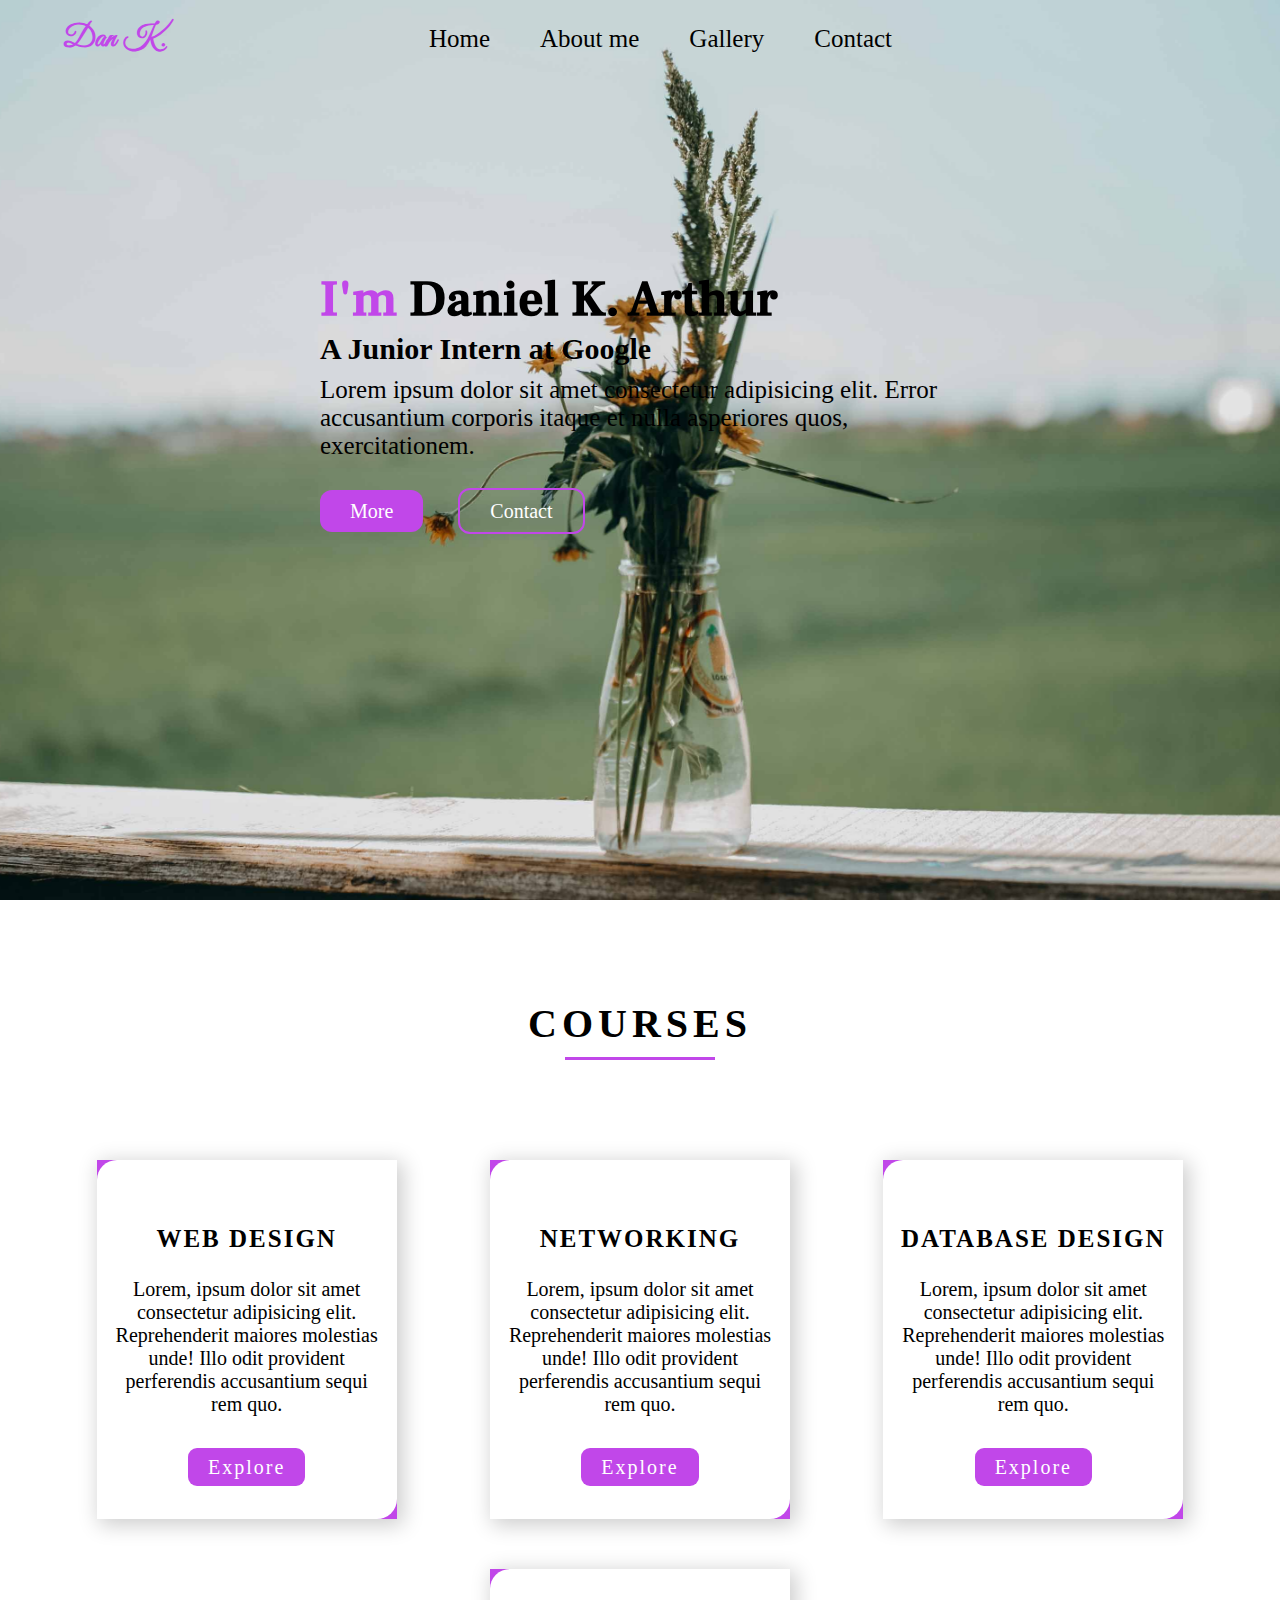
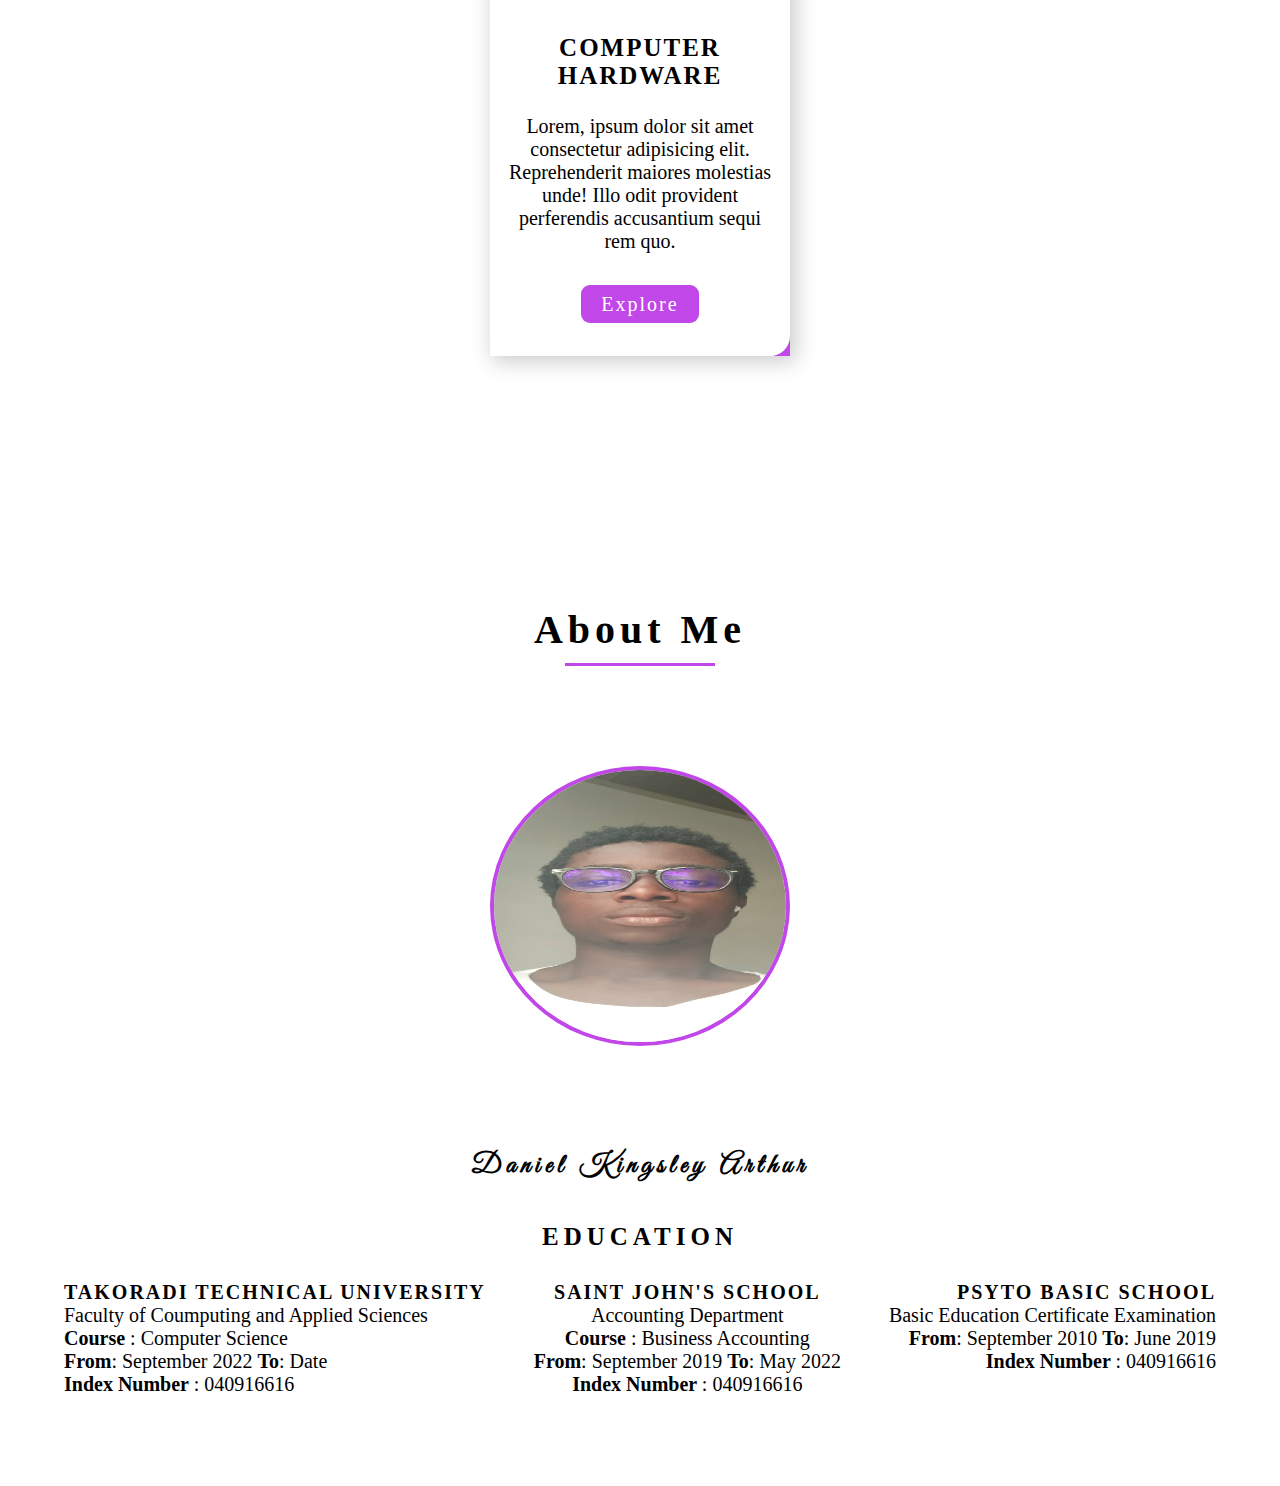
==== home.html @ b5436f5b "about section" ====
<!DOCTYPE html>
<html lang="en">
<head>
    <meta charset="UTF-8">
    <meta name="viewport" content="width=device-width, initial-scale=1.0">
    <title>Portfolio</title>
    <link rel="stylesheet" href="https://cdnjs.cloudflare.com/ajax/libs/font-awesome/6.4.0/css/all.min.css" integrity="sha512-iecdLmaskl7CVkqkXNQ/ZH/XLlvWZOJyj7Yy7tcenmpD1ypASozpmT/E0iPtmFIB46ZmdtAc9eNBvH0H/ZpiBw==" crossorigin="anonymous" referrerpolicy="no-referrer" />
    <link rel="stylesheet" href="style.css">
</head>
<body>
    <header class="main-head">
        <div class="overlay"></div>
        <nav>
            <h1 id="logo"><a href="#home">Dan K.</a></h1>
            <ul class="nav-links">
                <li><a href="#home">Home</a></li>
                <li><a href="#about">About me</a></li>
                <!-- <li><a href="#about">Testimonials</a></li> -->
                <li><a href="#gallery">Gallery</a></li>
                <li><a href="#contact">Contact</a></li>
            </ul>
            <div class="burger">
                <span class="line1"></span>
                <span class="line2"></span>
                <span class="line3"></span>
            </div>
            <div class="socials">
                <a href="#" class="twitter"><i class="fa-brands fa-twitter"></i></a>
                <a href="#" class="facebook"><i class="fa-brands fa-facebook"></i></a>
                <a href="#" class="instagram"><i class="fa-brands fa-instagram"></i></a>
            </div>
        </nav>
        <div class="text-box">
            <div class="text-head">
                <h1><span>I'm </span>Daniel K. Arthur</h1>
                <h2>A Junior Intern at Google</h2>
            </div>
            <div class="text-body">
                <p>Lorem ipsum dolor sit amet 
                    consectetur adipisicing elit. 
                    Error accusantium corporis itaque 
                    et nulla asperiores quos, exercitationem.
                </p>
            </div>
            <div class="text-footer">
                <a class="more" href="#about">More</a>
                <a class="contact-btn" href="#contact">Contact</a>
            </div>
        </div>
    </header>
    <main>
        <!-- courses -->
        <section id="courses">
            <div class="courses">
                <h1>Courses</h1>
                <div class="underline"></div>
                <div class="course-cards">
                    <!-- cards -->
                    <div class="card-bg">
                        <div class="course-card">
                            <div class="c-head">
                                <i class="fa-solid fa-code"></i>
                                <h3>Web Design</h3>
                            </div>
                            <div class="c-body">
                                <p class="c-text">
                                    Lorem, ipsum dolor sit amet consectetur 
                                    adipisicing elit. Reprehenderit maiores 
                                    molestias unde! Illo odit provident 
                                    perferendis accusantium sequi rem quo.
                                </p>
                            </div>
                            <div class="c-footer">
                                <a href="https://en.wikipedia.org/wiki/Web_design" target="_blank">Explore</a>
                            </div>
                        </div>
                    </div>

                    <div class="card-bg">
                        <div class="course-card">
                            <div class="c-head">
                                <i class="fa-solid fa-network-wired"></i>
                                <h3>Networking</h3>
                            </div>
                            <div class="c-body">
                                <p class="c-text">
                                    Lorem, ipsum dolor sit amet consectetur 
                                    adipisicing elit. Reprehenderit maiores 
                                    molestias unde! Illo odit provident 
                                    perferendis accusantium sequi rem quo.
                                </p>
                            </div>
                            <div class="c-footer">
                                <a href="https://en.wikipedia.org/wiki/Computer_network" target="_blank">Explore</a>
                            </div>
                        </div>
                    </div>

                    <div class="card-bg">
                        <div class="course-card">
                            <div class="c-head">
                                <i class="fa-solid fa-database"></i>
                                <h3>Database Design</h3>
                            </div>
                            <div class="c-body">
                                <p class="c-text">
                                    Lorem, ipsum dolor sit amet consectetur 
                                    adipisicing elit. Reprehenderit maiores 
                                    molestias unde! Illo odit provident 
                                    perferendis accusantium sequi rem quo.
                                </p>
                            </div>
                            <div class="c-footer">
                                <a href="https://en.wikipedia.org/wiki/Database_design" target="_blank">Explore</a>
                            </div>
                        </div>
                    </div>

                    <div class="card-bg">
                        <div class="course-card">
                            <div class="c-head">
                                <i class="fa-solid fa-microchip"></i>
                                <h3>Computer Hardware</h3>
                            </div>
                            <div class="c-body">
                                <p class="c-text">
                                    Lorem, ipsum dolor sit amet consectetur 
                                    adipisicing elit. Reprehenderit maiores 
                                    molestias unde! Illo odit provident 
                                    perferendis accusantium sequi rem quo.
                                </p>
                            </div>
                            <div class="c-footer">
                                <a href="https://en.wikipedia.org/wiki/Web_design" target="_blank">Explore</a>
                            </div>
                        </div>
                    </div>
                    
                </div>
            </div>
        </section>
    </main>

    <!-- About page -->
    <section id="about-me">
        <div class="about">
            <h1>About Me</h1>
            <div class="underline"></div>

            <div class="profile-img">
                <img src="img/m3.jpeg" alt="Me">
            </div>
            <h3 class="name">Daniel Kingsley Arthur</h3>

            <div class="education">
                <h3 class="edu">Education</h3>
                <div class="edu-content">
                    <div class="current">
                        <h3>Takoradi Technical University</h3>
                        <p>Faculty of Coumputing and Applied Sciences</p>
                        <p><strong>Course </strong>: Computer Science</p>
                        <p><strong>From</strong>: September 2022 <strong>To</strong>: Date</p>
                        <p><strong>Index Number </strong>: 040916616</p>
                    </div>
                    <div class="current previous">
                        <h3>Saint John's School</h3>
                        <p>Accounting Department</p>
                        <p><strong>Course </strong>: Business Accounting</p>
                        <p><strong>From</strong>: September 2019 <strong>To</strong>: May 2022</p>
                        <p><strong>Index Number </strong>: 040916616</p>
                    </div>
                    <div class="current former">
                        <h3>Psyto Basic School</h3>
                        <p>Basic Education Certificate Examination</p>
                        <!-- <p><strong>Course </strong>: Computer Science</p> -->
                        <p><strong>From</strong>: September 2010 <strong>To</strong>: June 2019</p>
                        <p><strong>Index Number </strong>: 040916616</p>
                    </div>
                </div>
            </div>
        </div>
    </section>

    <script src="app.js"></script>
</body>
</html>
---- style.css ----
@import url('http://fonts.cdnfonts.com/css/akrobat');

/****************Base Styles****************/

*{
    margin: 0;
    padding: 0;
    box-sizing: border-box;
}

:root{
  --main-color: #C147E9;
  --text-color: #F6F1F1;
  --head-text: 4rem;
  --head-font: 'Akrobat light';
  --text-spacing: 0.5rem;
}

@font-face {
    font-family: 'Ruhl';
    src: url('/fonts/FrankRuhlLibre-Regular.ttf');
  }
  
  @font-face {
    font-family: 'Ruhl Medium';
    src: url('/fonts/FrankRuhlLibre-Medium.ttf');
  }
  
  @font-face {
    font-family: 'Vibes';
    src: url('/fonts/GreatVibes-Regular.ttf');
  }

html{
    font-size: 62.5%;
}

body {
    font-family: 'Akrobat';
}

.underline{
  background-color: var(--main-color);
  height: 0.3rem;
  width: 15rem;
  margin: 1rem auto 0;
}

/************Navigation Bar***********/
.main-head{
        background: url('img/4.jpg');
        background-size: cover;
        background-repeat: no-repeat;
        background-position: center;
        min-height: 100vh;
        z-index: 2;
        position: relative;
}

/* .overlay{
  position: absolute;
  width: 100%;
  height: 100%;
  background-color: rgba(0, 0, 0, 0.15);
} */

nav{
  display: flex;
  justify-content: space-between;
  align-items: center;
  padding: 2rem 5%;
}

#logo a{
    font-size: 3rem;
    font-family: 'Vibes';
    text-decoration: none;
    color: var(--main-color);
}


nav .nav-links{
    display: flex;
    /* flex: 1 1 20rem; */
    justify-content: space-between;
    transition: all 0.1s ease-in;
}

nav .nav-links li{
  padding: 0 2.5rem;
  list-style: none;
}

nav .nav-links li a{
  text-decoration: none;
  font-size: 2.5rem;
  color: #000;
  padding-bottom: 1.5rem;
  /* letter-spacing: 0.2rem; */
}

nav .nav-links li a:hover{
  border-bottom: 0.3rem solid var(--main-color);
}

nav .burger{
  cursor: pointer;
  display: none;
}

nav .burger span{
  display: block;
  padding: 0.1rem 1.9rem;
  background-color: #000;
  margin: 1rem;
}

nav .socials a{
  padding: 0 1rem;
  font-size: 2rem;
  transition: all 0.1s;
  color: #000;
}

nav .socials a:hover{
  color: var(--main-color);
  cursor: pointer;
}

/************ Hero Section ***********/
.text-box{
  position: absolute;
  top: 45%;
  left: 50%;
  transform: translate(-50%, -50%);
  /* max-width: 100%; */
}

.text-box .text-head h1{
  font-family: 'Ruhl Medium';
  font-size: 5rem;
  color: #000;
  animation: fadeInLeft 2s ease-out
}

.text-box .text-head h1 span{
  color: var(--main-color);
}

.text-box .text-head h2{
  font-size: 3rem;
}

/* .text-box .text-body{
  width: 60%;
} */

.text-box .text-body p{
  font-size: 2.5rem;
  padding: 1rem 0 2rem;
}

.text-box .text-footer{
  /* text-align: center; */
  font-size: 2rem;
  padding: 2rem 0;
  animation: fadeInBottom 1.5s ease-out;
}

.text-box .text-footer a{
  text-decoration: none;
  padding: 1rem 3rem;
  color: #000;
  border-radius: 1.2rem;
  /* transition: all .4s ease-in; */
}

.text-box .text-footer a:not(:last-child){
  margin-right: 3rem;
}

.text-box .text-footer .more{
  background-color: var(--main-color);
  color: #fff;
}


.text-box .text-footer .contact-btn{
  border: 0.2rem solid var(--main-color);
  color: #fff;
}

.text-box .text-footer .contact-btn:hover{
  background-color: var(--main-color);
}

          /***********courses section************/
/* .courses h1::after{
  position: absolute;
  content: '';
  height: 0.3rem;
  bottom: -0.9rem;
  margin: 0 auto;
  left: 0;
  right: 0;
  width: 10rem;
  background: var(--main-color);
} */

#courses{
  min-height: 70vh;
  padding: 10rem 0;
  /* display: flex;
  justify-content: center; */
}

.courses{
  text-align: center;
}
.courses h1{
  font-size: var(--head-text);
  text-transform: uppercase;
  letter-spacing: var(--text-spacing);
  font-family: var(--head-font);
  position: relative;
}

.course-cards{
  padding: 10rem 5rem;
  display: flex;
  flex-wrap: wrap;
  justify-content: space-around;
}

.course-cards .card-bg{
  background-color: var(--main-color);
  box-shadow: 0.4rem 0.4rem 2rem 0.2rem rgba(0, 0, 0, 0.2);
  cursor: pointer;
  width: 30rem;
  margin-bottom: 5rem;
  /* offset-x | offset-y | blur-radius | spread-radius | color */
}

.course-card{
  /* width: 25rem; */
  text-align: center;
  background-color: #fff;
  border-top-left-radius: 2rem;
  border-bottom-right-radius: 2rem;
  padding: 2rem 0;
  /* border: 0.2rem solid red; */
}

.course-card .c-head{
  width: 100%;
  padding: 2.5rem 0;
}

.course-card .c-head i{
  font-size: 5rem;
}

.course-card .c-head h3{
  font-size: 2.5rem;
  text-transform: uppercase;
  font-family: 'Akrobat light';
  letter-spacing: 0.2rem;
  padding-top: 2rem;
}

.course-card .c-body{
  padding: 0 0 2rem;
  width: 90%;
  margin: 0 auto;
}

.course-card .c-body p{
  font-size: 2rem;
  /* text-align: left; */
}

.course-card .c-footer{
  padding: 2rem 0;
}

.course-card .c-footer a{
  font-size: 2rem;
  text-decoration: none;
  /* text-transform: uppercase; */
  letter-spacing: 0.2rem;
  color: #fff;
  padding: 0.8rem 2rem;
  background-color: var(--main-color);
  border-radius: .9rem;
  /* box-shadow: 0.1rem 0.1rem 0.5rem 0.1rem var(--main-color); */
}

.course-card .c-footer a:hover{
  box-shadow: 0.1rem 0.1rem 0.5rem 0.1rem var(--main-color);
}

          /***************About me**************/
#about-me{
  min-height: 80vh;
}

.about{
  text-align: center;
}

.about h1{
  font-size: var(--head-text);
  font-family: var(--head-font);
  letter-spacing: var(--text-spacing);
}

.about .profile-img{
  padding: 10rem 0;
}

.about .profile-img img{
  margin: 0 auto;
  width: 30rem;
  height: 28rem;
  border-radius: 50%;
  border: 0.4rem solid var(--main-color);
  cursor: pointer;
}

.about .profile-img img:hover{
  border: 0.4rem dashed var(--main-color);
}

.about .name{
  font-size: 2.8rem;
  font-family: 'Vibes';
  /* text-transform: uppercase; */
  letter-spacing: var(--text-spacing);
}

.about .education{
  padding: 4rem 4rem;
  display: flex;
  justify-content: space-around;
  flex-direction: column;
}

.about .education .edu{
  font-size: 2.5rem;
  font-family: 'Akrobat light';
  letter-spacing: var(--text-spacing);
  text-transform: uppercase;
  padding-bottom: 3rem;
}

.education .edu-content{
  display: flex;
  justify-content: space-around;
  flex-wrap: wrap;
  /* margin: 0 auto; */
}

.education .edu-content .current{
  font-size: 2rem;
  text-align: left;
  margin-bottom: 5rem;
}

.edu-content .current h3{
  font-size: 2rem;
  font-family: 'Akrobat light';
  text-transform:uppercase;
  letter-spacing: 0.2rem;
}

.education .edu-content .previous{
  text-align: center;
}

.education .edu-content .former{
  text-align: right;
}












/************************ Responsive layouts **********************/
@media screen and (max-width: 915px){
  .main-head nav .socials{
    display: none;
  }

  .main-head .text-head h1{
    font-size: 4.5rem;
  }

  .main-head .text-head h2{
    font-size: 2.5rem;
  }
}

@media screen and (max-width: 849px){
  nav .burger{
    display: block;
    z-index: 6;
  }
  
  .main-head nav .nav-links{
    width: 50%;
    height: 100%;
    background-color: rgba(0, 0, 0, 0.7);
    flex-direction: column;
    justify-content: space-evenly;
    position: fixed;
    top: 0;
    left: 100%;
    align-items: center;
    transition: transform 0.6s ease;
    z-index: 5;
  }

  .main-head .text-box{
    text-align: center;
  }

  .main-head nav .nav-links a{
    color: #fff;
    /* text-decoration: underline; */
  }

  .nav-open{ 
    transform: translateX(-100%);
  }

  .toggle .line1{
    transform: rotateZ(45deg);
    /* transform: translateY(2rem); */
    transition: all 1s ease;
    background: white;
    padding: 0.1rem 1.9rem;
    /* margin: 0.5rem; */
  }
    
  .toggle .line2{
    opacity: 0;
  }

  .toggle .line3{
    transform: rotateZ(-45deg);
    /* transform: translateY(1px); */
    transition: all 1s ease;
    background: white;
    padding: 0.1rem 1.9rem;
    z-index: 9;
    /* margin: 0.5rem; */
  }

  @media screen and (max-width: 822px){
    .main-head .text-head h1{
      font-size: 4rem;
    }
    
  }
  
  @media screen and (max-width: 747px){
    .main-head .text-head h1{
      font-size: 3.5rem;
    }
    .main-head .text-body p{
      font-size: 2.2rem;
    }
  }

  @media screen and (max-width: 640px){
    .main-head .text-box{
      display: flex;
      flex-direction: column;
    }
    html{
      font-size: 52%;
    }
  }

  @media screen and (max-width: 540px){
    .main-head .text-box{
      width: 100%;
    }
  }

  @media screen and (max-width: 500px){
    /* .main-head .text-head{
      padding: 4rem 0;
    } */
    .main-head .text-head h1{
      font-size: 3rem;
      padding: 2rem 0;
    }
    /* .main-head .text-box{
      text-align: center;
    } */
    .main-head .text-head h2{
      font-size: 2rem;
    }
    .main-head .text-body{
      display: none;
    }
    .main-head .text-box .text-footer{
      padding: 4rem 0;
    }
    .main-head .text-box .text-footer a{
      padding: 1rem 2rem;
    }
    .main-head nav .nav-links{
      width: 100%;
    }
  }

  @media screen and (max-width: 456px){
    html{
      font-size: 45%;
    }

    /* .main-head .text-box{
      width: 100%;
    } */
  }
}


/*About section grid*/
@media screen and (max-width: 957px){
  .education .edu-content .previous{
    text-align: right;
  }
  
  .education .edu-content .former{
    text-align: center;
  }
}


/**************** animations ******************/
@keyframes fadeInLeft {
  0% {
    opacity: 0;
    transform: translateX(-10rem);
  }

  80%{
    transform: translateX(2rem)
  }

  100%{
    opacity: 1;
    transform: translateX(0);
  }
}

@keyframes fadeInBottom {
  0% {
    opacity: 0;
    transform: translateY(10rem);
  }

  100%{
    opacity: 1;
    transform: translateY(0);
  }
}
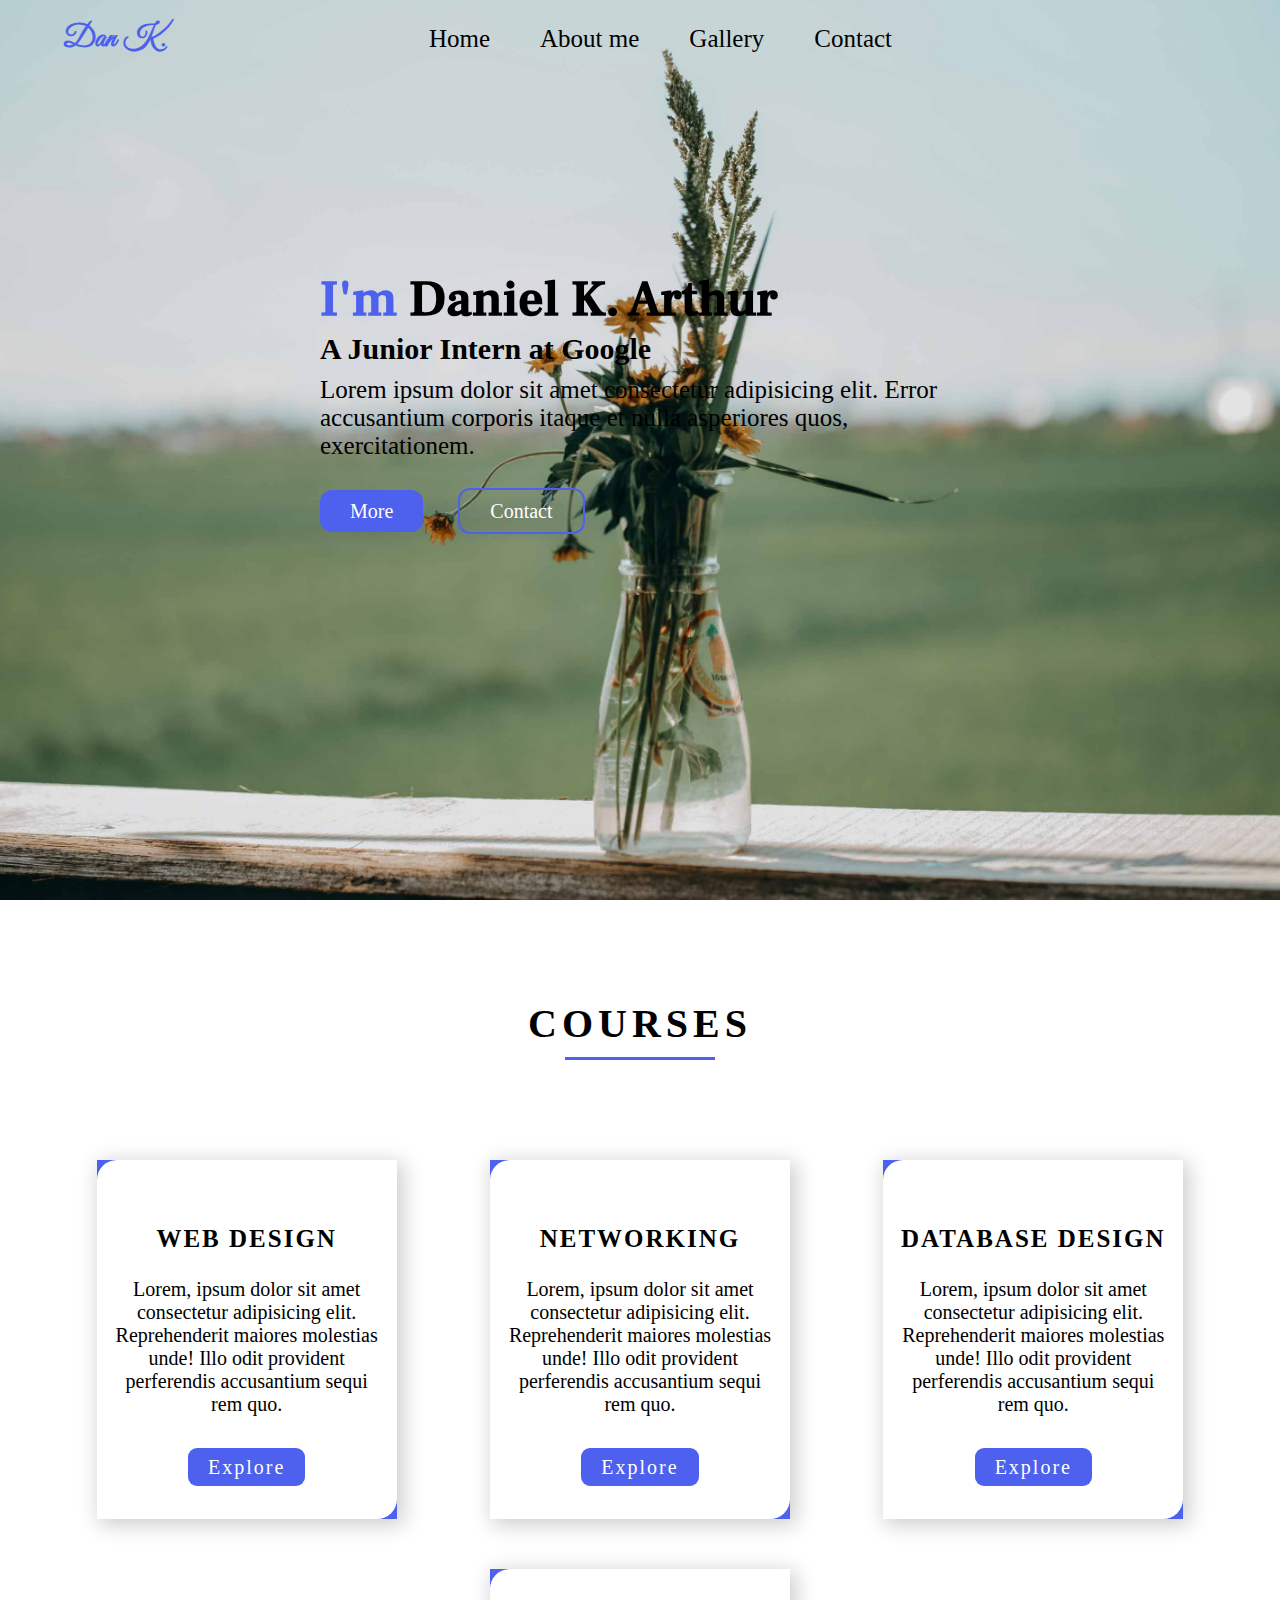
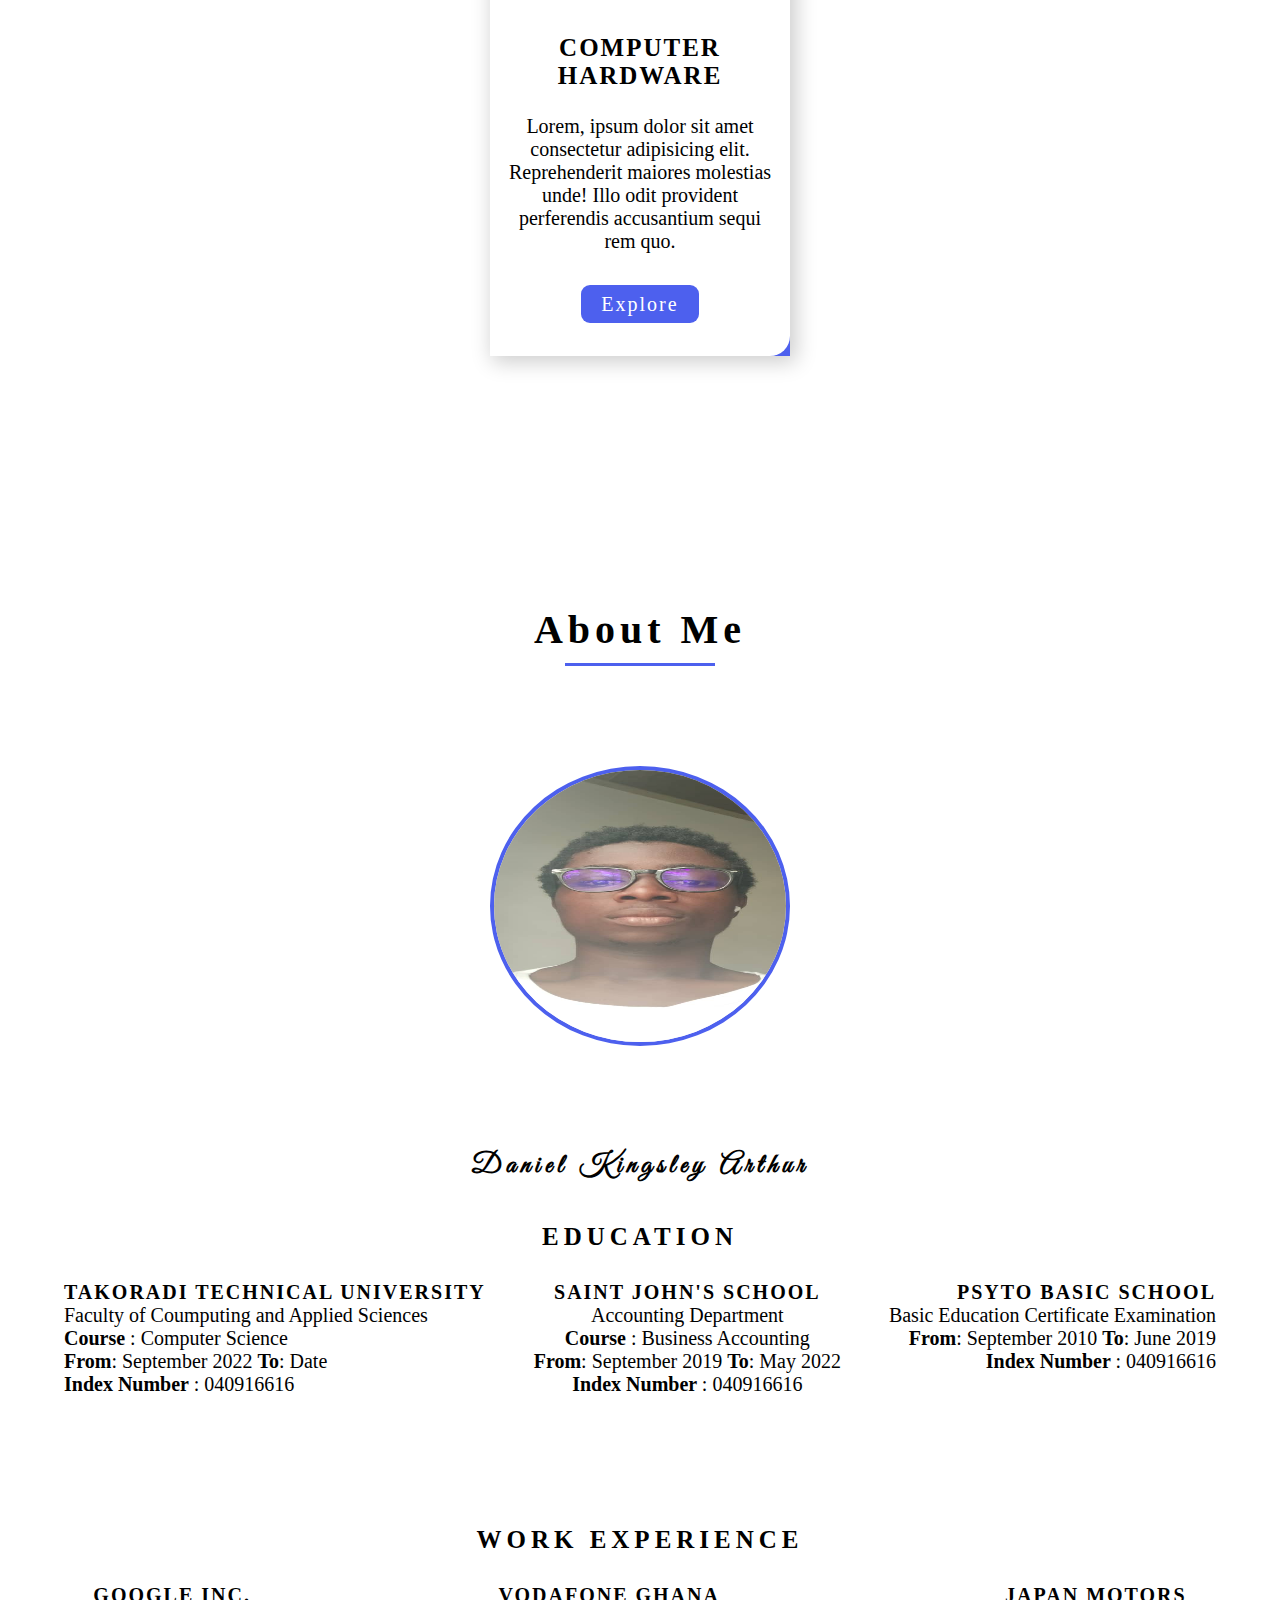
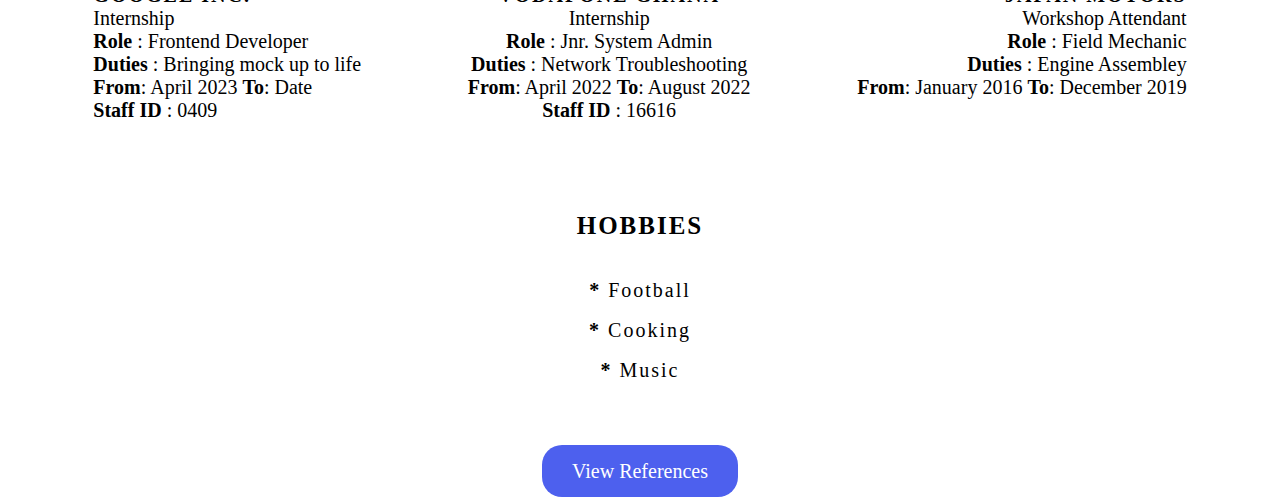
==== commit 084b7e0e: "About Section" ====
--- a/home.html
+++ b/home.html
@@ -151,7 +151,7 @@
                 <img src="img/m3.jpeg" alt="Me">
             </div>
             <h3 class="name">Daniel Kingsley Arthur</h3>
-
+            <!-- Education -->
             <div class="education">
                 <h3 class="edu">Education</h3>
                 <div class="edu-content">
@@ -178,6 +178,46 @@
                     </div>
                 </div>
             </div>
+            <!-- work Experience -->
+            <div class="education">
+                <h3 class="edu">Work Experience</h3>
+                <div class="edu-content">
+                    <div class="current">
+                        <h3>Google Inc.</h3>
+                        <p>Internship</p>
+                        <p><strong>Role </strong>: Frontend Developer</p>
+                        <p><strong>Duties </strong>: Bringing mock up to life</p>
+                        <p><strong>From</strong>: April 2023 <strong>To</strong>: Date</p>
+                        <p><strong>Staff ID </strong>: 0409</p>
+                    </div>
+                    <div class="current previous">
+                        <h3>Vodafone Ghana</h3>
+                        <p>Internship</p>
+                        <p><strong>Role </strong>: Jnr. System Admin</p>
+                        <p><strong>Duties </strong>: Network Troubleshooting</p>
+                        <p><strong>From</strong>: April 2022 <strong>To</strong>: August 2022</p>
+                        <p><strong>Staff ID </strong>: 16616</p>
+                    </div>
+                    <div class="current former">
+                        <h3>Japan Motors</h3>
+                        <p>Workshop Attendant</p>
+                        <p><strong>Role </strong>: Field Mechanic</p>
+                        <p><strong>Duties </strong>: Engine Assembley</p>
+                        <!-- <p><strong>Course </strong>: Computer Science</p> -->
+                        <p><strong>From</strong>: January 2016 <strong>To</strong>: December 2019</p>
+                        <!-- <p><strong>Index Number </strong>: 040916616</p> -->
+                    </div>
+                </div>
+            </div>
+            <div class="hobby">
+                <h3>Hobbies</h3>
+                <ul>
+                    <li><strong>*</strong> Football</li>
+                    <li><strong>*</strong> Cooking</li>
+                    <li><strong>*</strong> Music</li>
+                </ul>
+            </div>
+            <a id="ref" href="#ref">View References</a>
         </div>
     </section>
 
--- a/style.css
+++ b/style.css
@@ -9,7 +9,8 @@
 }
 
 :root{
-  --main-color: #C147E9;
+  --main-color: #4d60ee;
+  /* --main-color: #C147E9; */
   --text-color: #F6F1F1;
   --head-text: 4rem;
   --head-font: 'Akrobat light';
@@ -381,9 +382,31 @@
   text-align: right;
 }
 
-
-
-
+/* Hobbies */
+.about .hobby h3{
+  font-size: 2.5rem;
+  font-family: 'Akrobat light';
+  letter-spacing: 0.2rem;
+  text-transform: uppercase;
+}
+
+.about .hobby ul{
+  padding: 3rem 0 7rem;
+}
+.about .hobby ul li{
+  font-size: 2rem;
+  line-height: 2;
+  letter-spacing: 0.2rem;
+}
+
+.about #ref{
+  font-size: 2rem;
+  text-decoration: none;
+  color: #fff;
+  background-color: var(--main-color);
+  padding: 1.5rem 3rem;
+  border-radius: 2rem;
+}
 
 
 
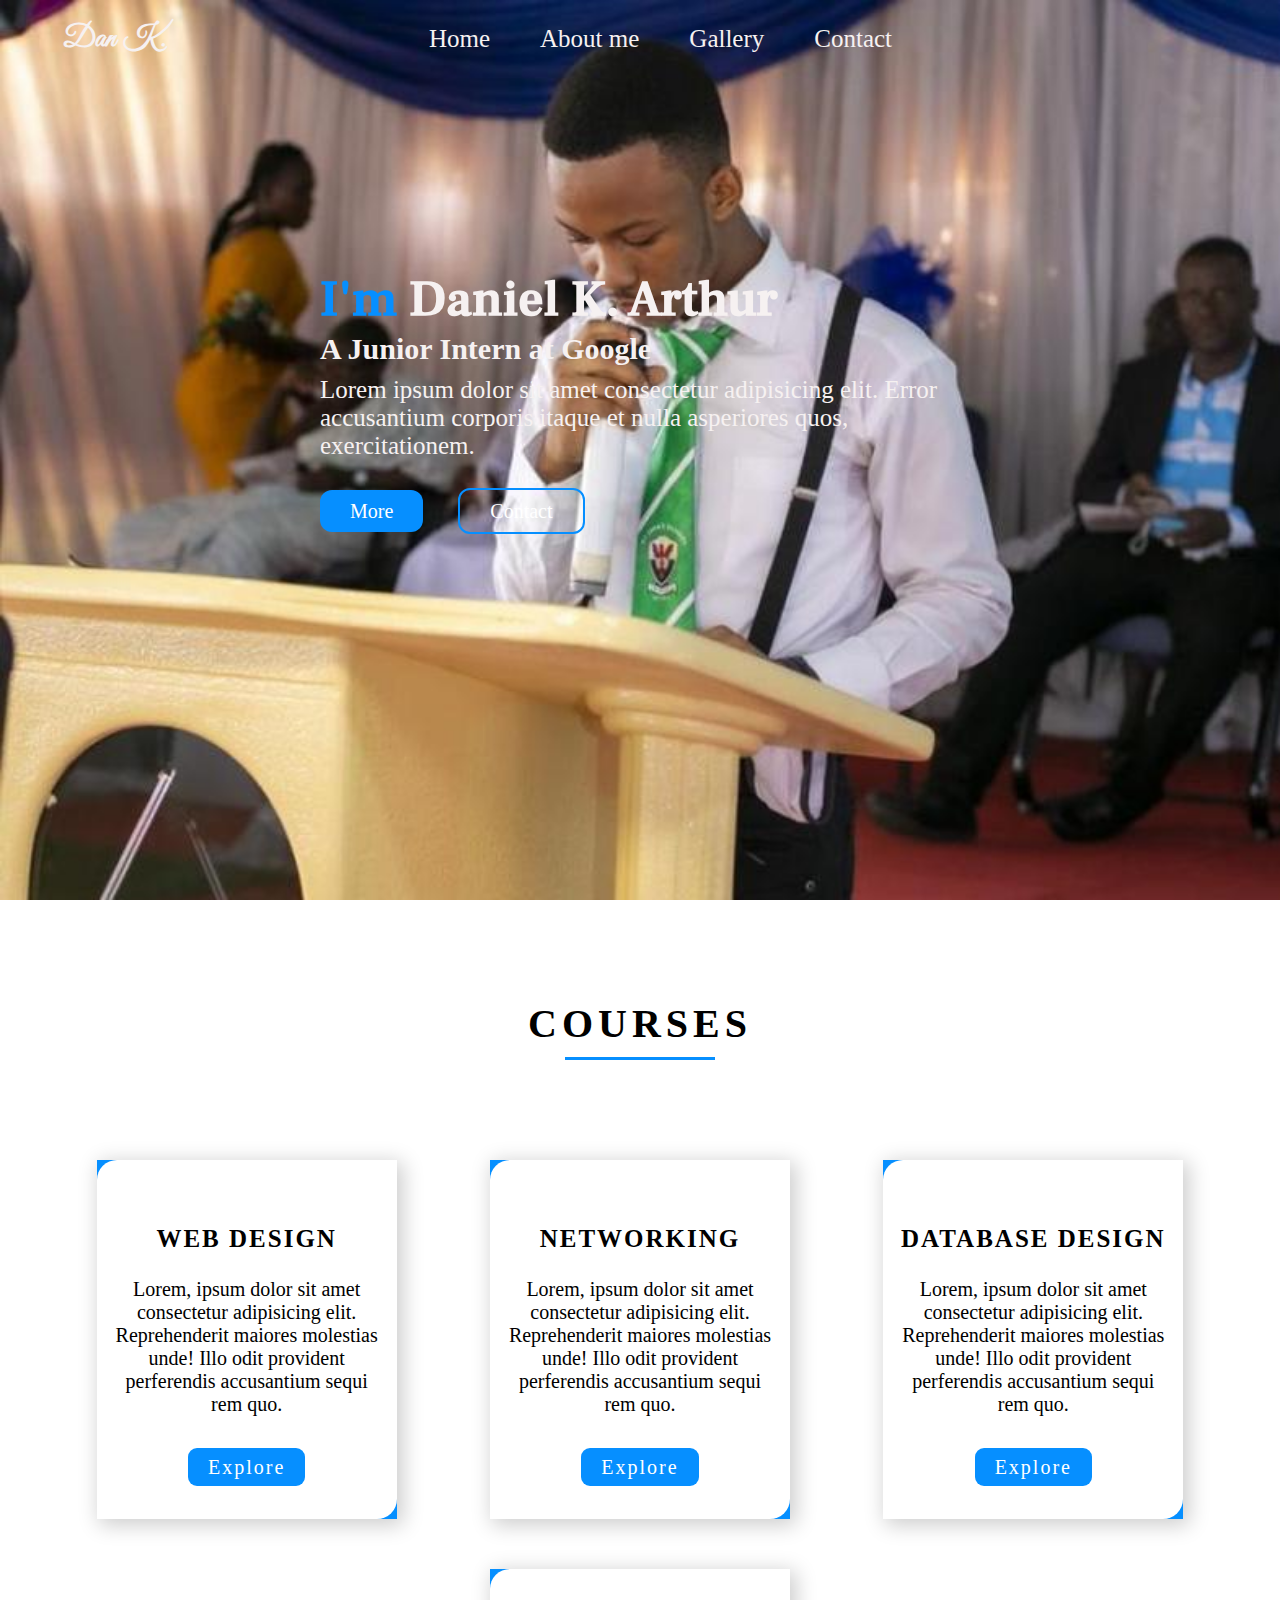
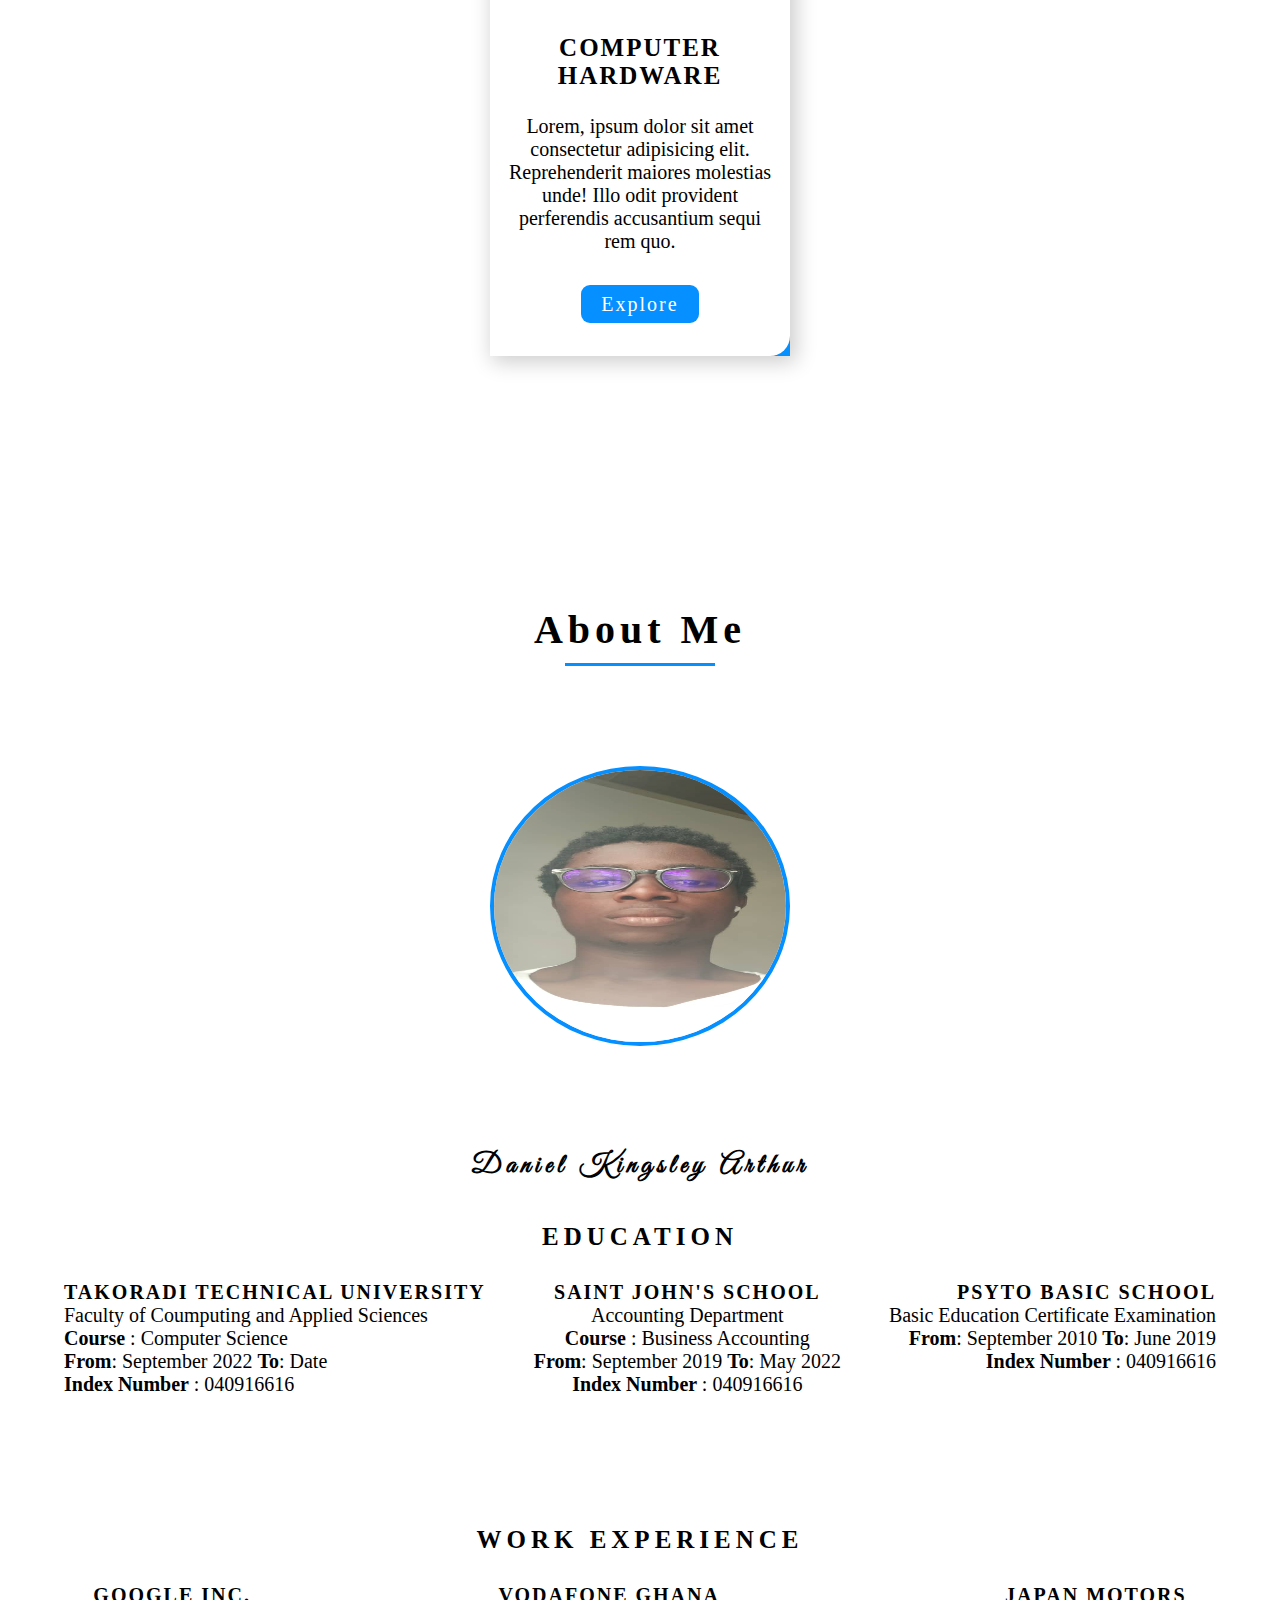
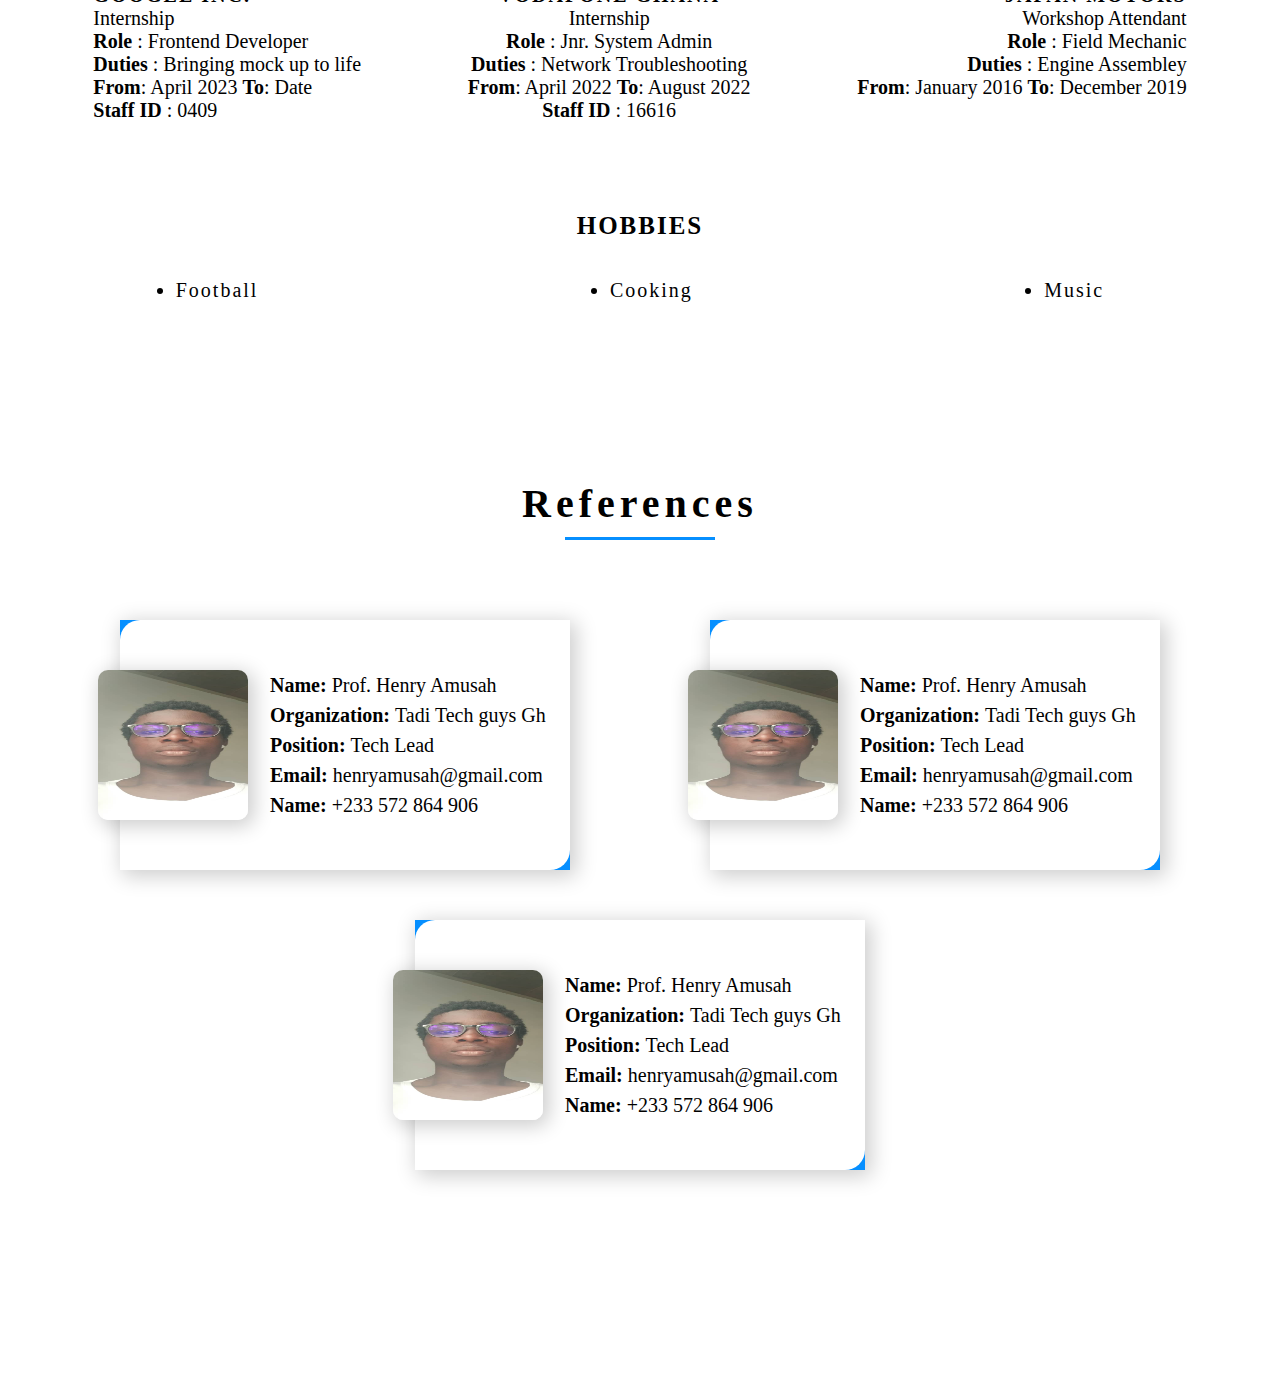
==== commit 4983be15: "Reference section" ====
--- a/home.html
+++ b/home.html
@@ -212,14 +212,72 @@
             <div class="hobby">
                 <h3>Hobbies</h3>
                 <ul>
-                    <li><strong>*</strong> Football</li>
-                    <li><strong>*</strong> Cooking</li>
-                    <li><strong>*</strong> Music</li>
+                    <li>Football</li>
+                    <li>Cooking</li>
+                    <li>Music</li>
                 </ul>
             </div>
-            <a id="ref" href="#ref">View References</a>
+            <!-- <a id="ref" href="#ref">View References</a> -->
         </div>
     </section>
+
+    <!-- Reference page -->
+    <Section id="ref">
+        <div class="referee">
+            <h1>References</h1>
+            <div class="underline"></div>
+            <div class="ref-cards">
+                <!-- card -->
+                <div class="ref-card-bg">
+                    <div class="ref-card">
+                        <div class="ref-card-head">
+                            <img src="img/m3.jpeg" alt="">
+                        </div>
+                        <div class="ref-card-body">
+                            <p><strong>Name: </strong> Prof. Henry Amusah</p>
+                            <p><strong>Organization: </strong>Tadi Tech guys Gh</p>
+                            <p><strong>Position: </strong> Tech Lead</p>
+                            <p><strong>Email: </strong> henryamusah@gmail.com</p>
+                            <p><strong>Name: </strong> +233 572 864 906</p>
+                        </div>
+                        <div class="ref-card-footer"></div>
+                    </div>
+                </div>
+
+                <div class="ref-card-bg">
+                    <div class="ref-card">
+                        <div class="ref-card-head">
+                            <img src="img/m3.jpeg" alt="">
+                        </div>
+                        <div class="ref-card-body">
+                            <p><strong>Name: </strong> Prof. Henry Amusah</p>
+                            <p><strong>Organization: </strong>Tadi Tech guys Gh</p>
+                            <p><strong>Position: </strong> Tech Lead</p>
+                            <p><strong>Email: </strong> henryamusah@gmail.com</p>
+                            <p><strong>Name: </strong> +233 572 864 906</p>
+                        </div>
+                        <div class="ref-card-footer"></div>
+                    </div>
+                </div>
+
+                <div class="ref-card-bg">
+                    <div class="ref-card">
+                        <div class="ref-card-head">
+                            <img src="img/m3.jpeg" alt="">
+                        </div>
+                        <div class="ref-card-body">
+                            <p><strong>Name: </strong> Prof. Henry Amusah</p>
+                            <p><strong>Organization: </strong>Tadi Tech guys Gh</p>
+                            <p><strong>Position: </strong> Tech Lead</p>
+                            <p><strong>Email: </strong> henryamusah@gmail.com</p>
+                            <p><strong>Name: </strong> +233 572 864 906</p>
+                        </div>
+                        <div class="ref-card-footer"></div>
+                    </div>
+                </div>
+            </div>
+        </div>
+    </Section>
 
     <script src="app.js"></script>
 </body>
--- a/style.css
+++ b/style.css
@@ -9,7 +9,7 @@
 }
 
 :root{
-  --main-color: #4d60ee;
+  --main-color: #068FFF;
   /* --main-color: #C147E9; */
   --text-color: #F6F1F1;
   --head-text: 4rem;
@@ -49,10 +49,10 @@
 
 /************Navigation Bar***********/
 .main-head{
-        background: url('img/4.jpg');
+        background: url('img/a.jpeg');
         background-size: cover;
         background-repeat: no-repeat;
-        background-position: center;
+        background-position: top;
         min-height: 100vh;
         z-index: 2;
         position: relative;
@@ -76,7 +76,7 @@
     font-size: 3rem;
     font-family: 'Vibes';
     text-decoration: none;
-    color: var(--main-color);
+    color: var(--text-color);
 }
 
 
@@ -95,7 +95,7 @@
 nav .nav-links li a{
   text-decoration: none;
   font-size: 2.5rem;
-  color: #000;
+  color: var(--text-color);
   padding-bottom: 1.5rem;
   /* letter-spacing: 0.2rem; */
 }
@@ -112,7 +112,7 @@
 nav .burger span{
   display: block;
   padding: 0.1rem 1.9rem;
-  background-color: #000;
+  background-color: var(--text-color);
   margin: 1rem;
 }
 
@@ -120,7 +120,7 @@
   padding: 0 1rem;
   font-size: 2rem;
   transition: all 0.1s;
-  color: #000;
+  color: var(--text-color);
 }
 
 nav .socials a:hover{
@@ -140,7 +140,7 @@
 .text-box .text-head h1{
   font-family: 'Ruhl Medium';
   font-size: 5rem;
-  color: #000;
+  color: var(--text-color);
   animation: fadeInLeft 2s ease-out
 }
 
@@ -150,6 +150,7 @@
 
 .text-box .text-head h2{
   font-size: 3rem;
+  color: var(--text-color);
 }
 
 /* .text-box .text-body{
@@ -159,6 +160,7 @@
 .text-box .text-body p{
   font-size: 2.5rem;
   padding: 1rem 0 2rem;
+  color: var(--text-color);
 }
 
 .text-box .text-footer{
@@ -171,7 +173,7 @@
 .text-box .text-footer a{
   text-decoration: none;
   padding: 1rem 3rem;
-  color: #000;
+  color: var(--text-color);
   border-radius: 1.2rem;
   /* transition: all .4s ease-in; */
 }
@@ -392,7 +394,12 @@
 
 .about .hobby ul{
   padding: 3rem 0 7rem;
-}
+  display: flex;
+  justify-content: space-around;
+  flex-wrap: wrap;
+
+}
+
 .about .hobby ul li{
   font-size: 2rem;
   line-height: 2;
@@ -405,12 +412,90 @@
   color: #fff;
   background-color: var(--main-color);
   padding: 1.5rem 3rem;
-  border-radius: 2rem;
-}
-
-
-
-
+  border-radius: 1.5rem;
+}
+
+
+          /***************References**************/
+#ref{
+  min-height: 80vh;
+}
+.referee{
+  padding: 10rem 0;
+  text-align: center;
+  width: 100%;
+}
+
+.referee h1{
+  font-size: var(--head-text);
+  font-family: var(--head-font);
+  letter-spacing: var(--text-spacing);
+}
+
+.referee .ref-cards{
+  display: flex;
+  justify-content: space-around;
+  align-items: center;
+  padding: 8rem 5rem;
+  flex-wrap: wrap;
+}
+
+.ref-cards .ref-card-bg{
+  box-shadow: 0.4rem 0.4rem 2rem 0.2rem rgba(0, 0, 0, 0.2);
+  cursor: pointer;
+  background-color: var(--main-color);
+  margin-bottom: 5rem;
+}
+
+.ref-cards .ref-card{
+  background-color: #fff;
+  width: 45rem;
+  height: 25rem;
+  display: flex;
+  align-items: center;
+  /* justify-content: space-around; */
+  border-bottom-right-radius: 2rem;
+  border-top-left-radius: 2rem;
+  position: relative;
+}
+
+.ref-card .ref-card-head{
+  /* background-color: var(--main-color); */
+  width: 15rem;
+  height: 15rem;
+  position: absolute;
+  left: -5%;
+  border-radius: 1rem;
+  /* border: 0.1rem solid var(--main-color); */
+  box-shadow: 0.4rem 0.4rem 2rem 0.2rem rgba(0, 0, 0, 0.2);
+}
+
+.ref-card .ref-card-head img{
+  width: 100%;
+  height: 100%;
+  border-radius: 1rem;
+}
+
+.ref-card .ref-card-body{
+  width: 30rem;
+  height: 100%;
+  /* background-color: #4d60ee; */
+  margin-left: 15rem;
+  /* border: 0.1rem solid var(--main-color); */
+}
+
+.ref-card .ref-card-body{
+  display: flex;
+  flex-direction: column;
+  /* align-items: center; */
+  justify-content: center;
+  text-align: left;
+  line-height: 1.5;
+}
+
+.ref-card .ref-card-body p{
+  font-size: 2rem;
+}
 
 
 
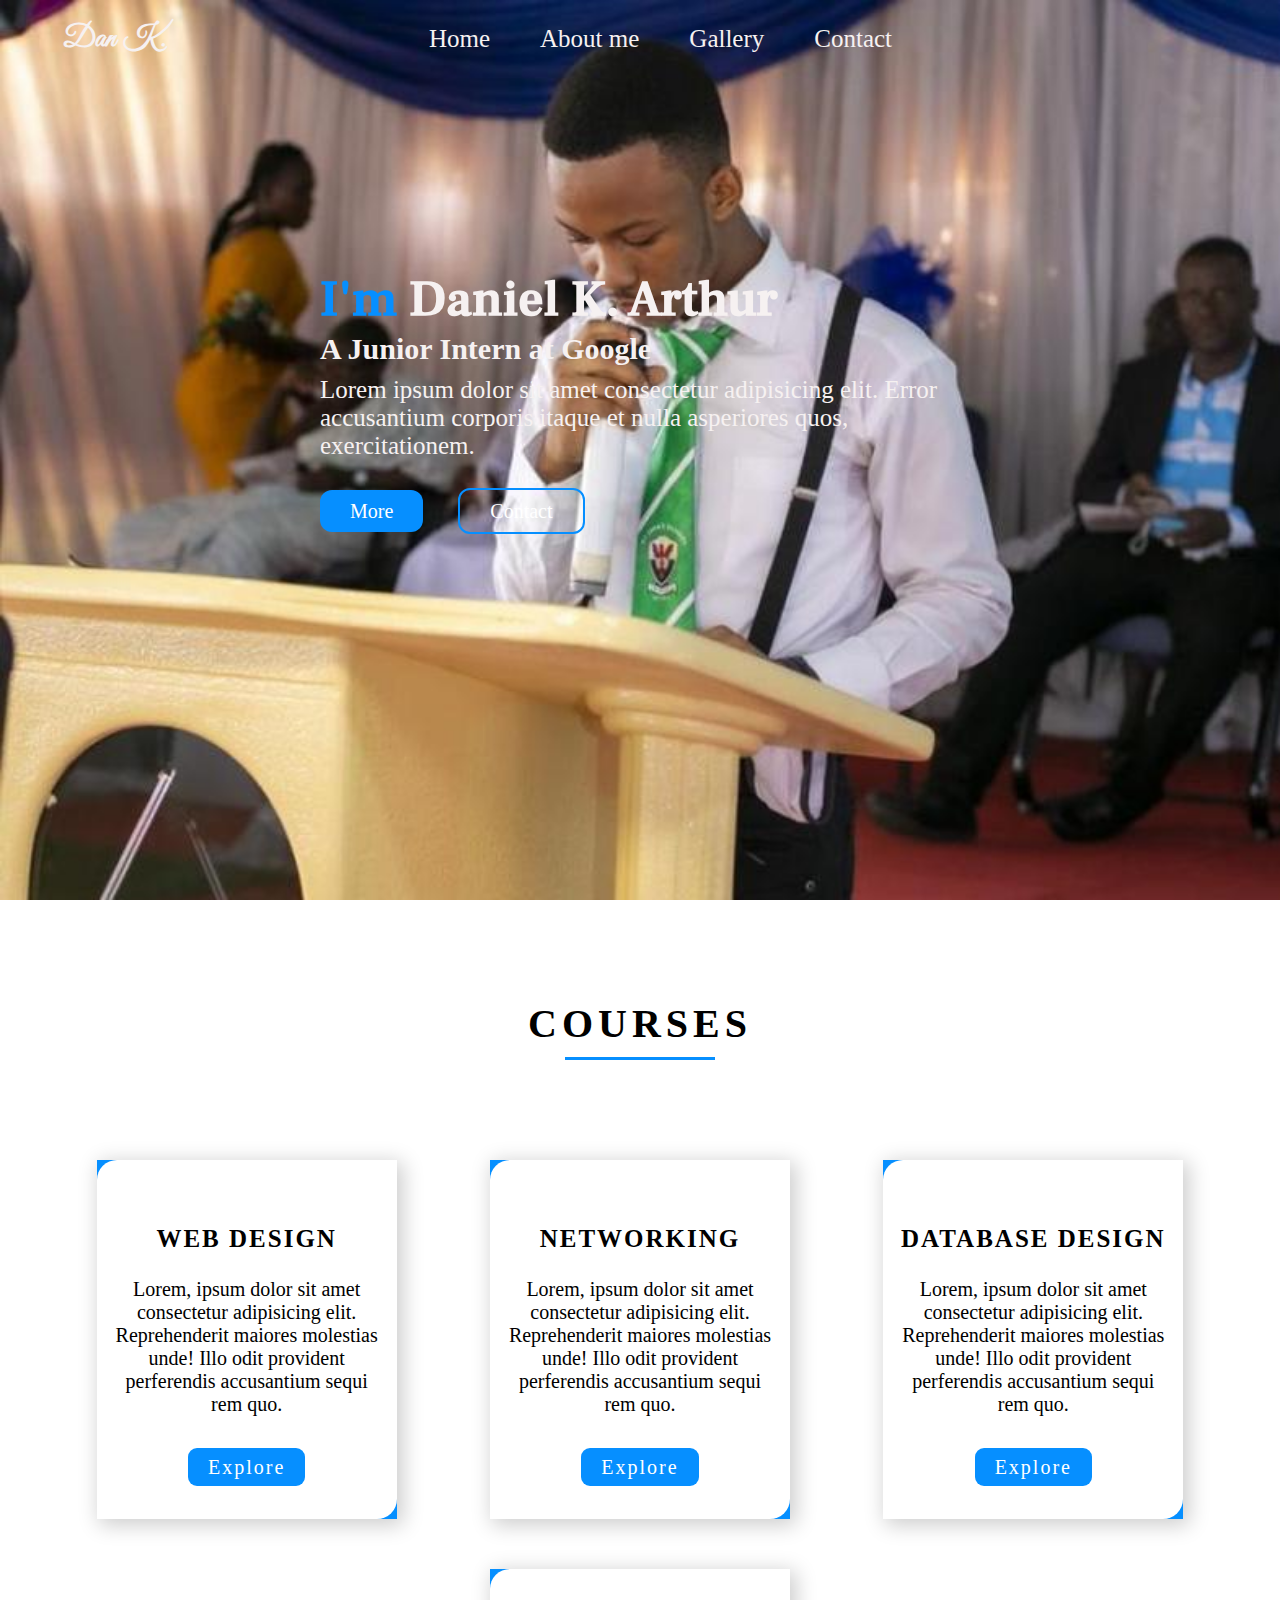
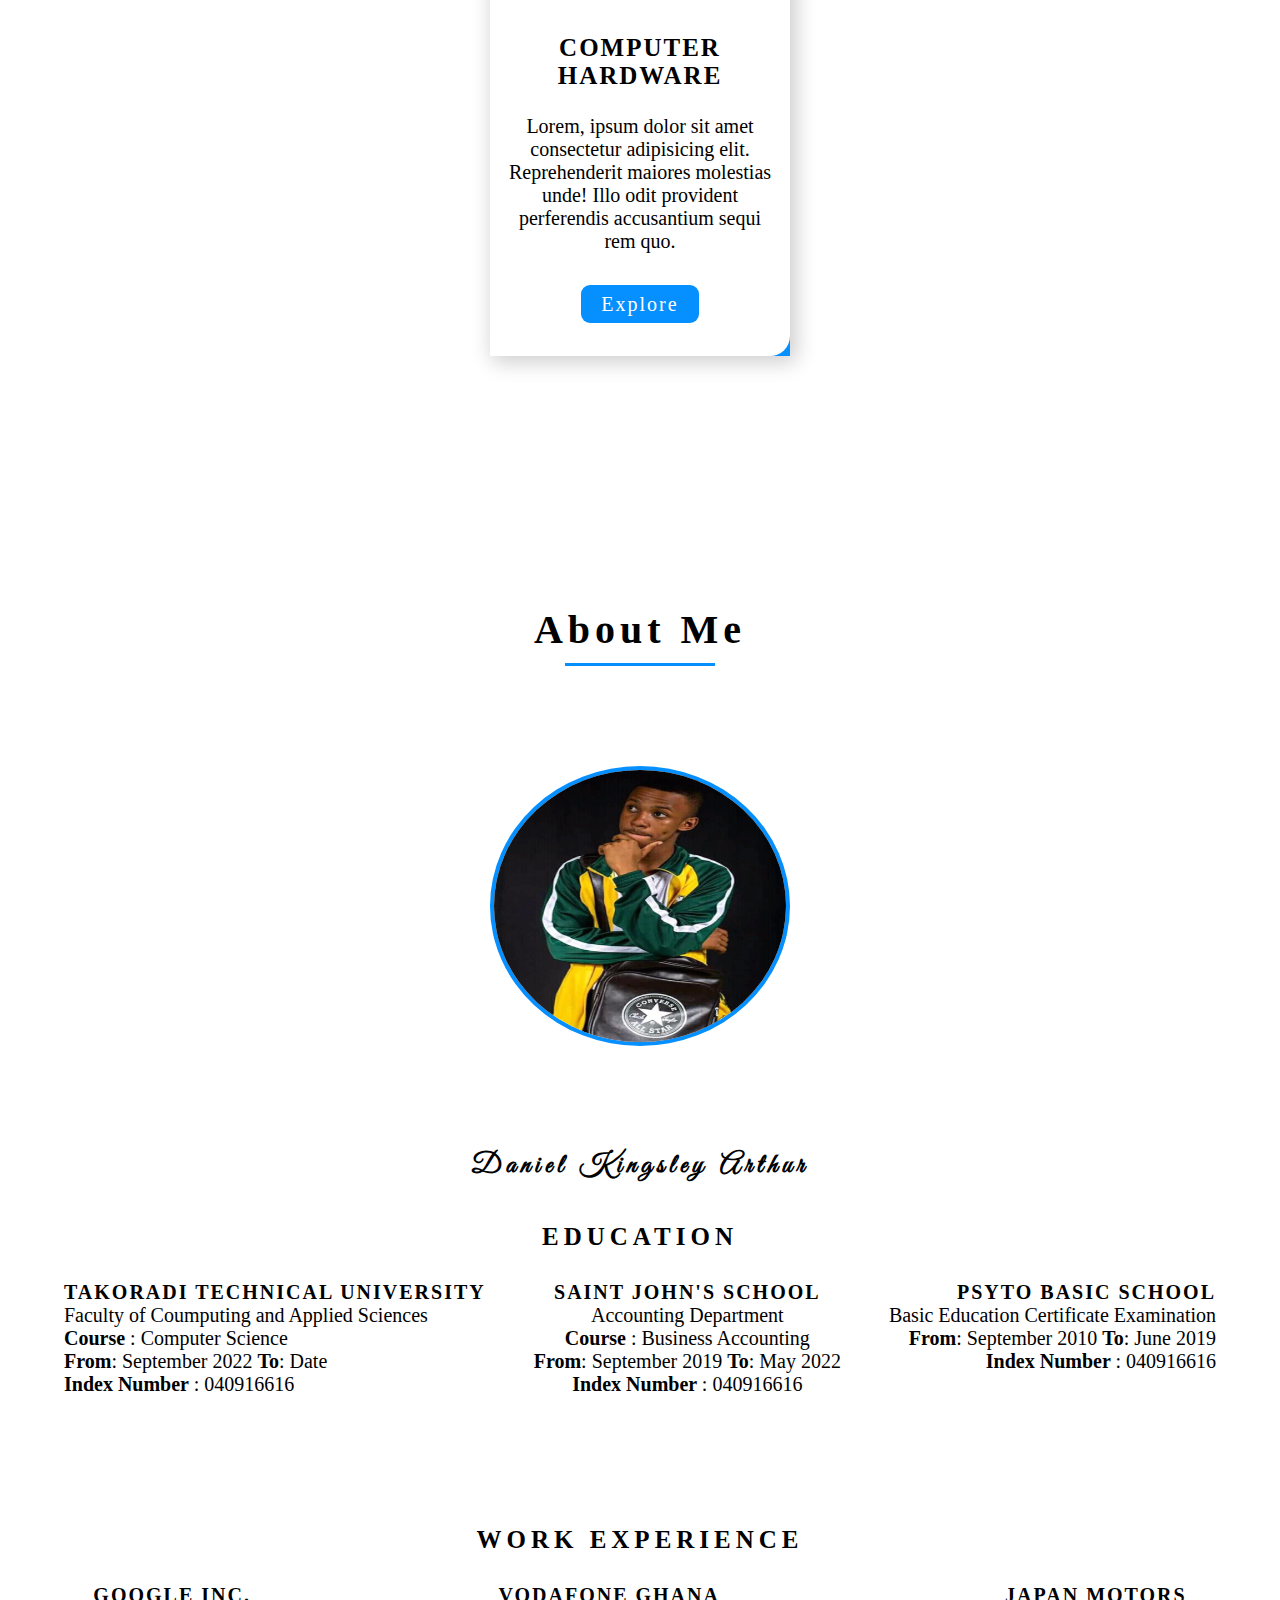
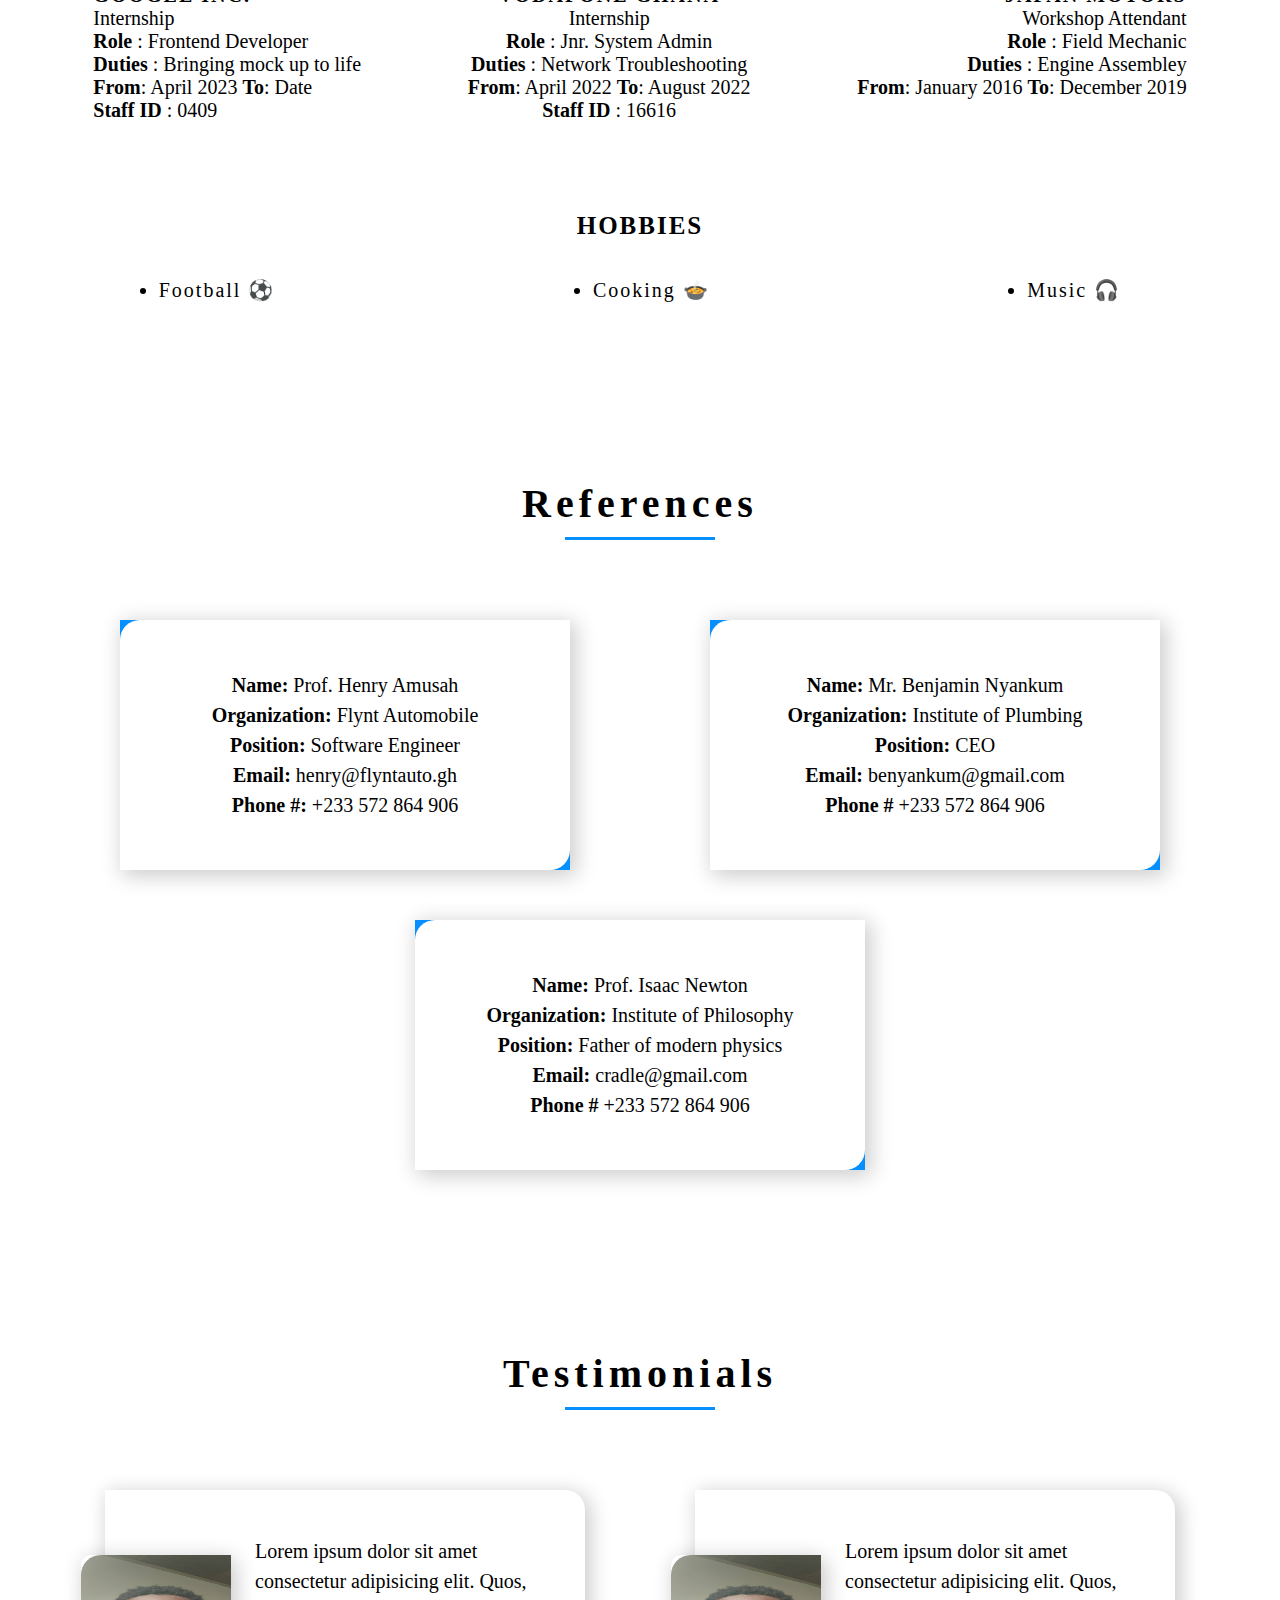
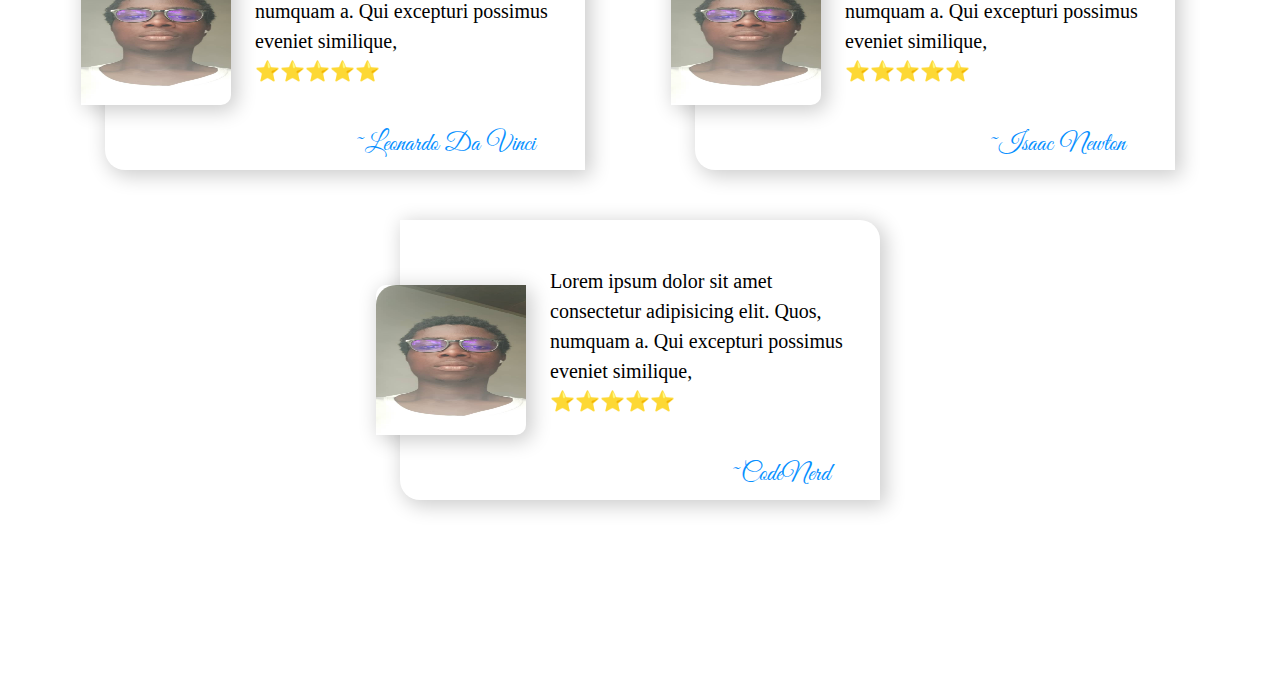
==== commit ffc45bd4: "testimonial section" ====
--- a/home.html
+++ b/home.html
@@ -148,7 +148,7 @@
             <div class="underline"></div>
 
             <div class="profile-img">
-                <img src="img/m3.jpeg" alt="Me">
+                <img src="img/c.jpeg" alt="Me">
             </div>
             <h3 class="name">Daniel Kingsley Arthur</h3>
             <!-- Education -->
@@ -212,9 +212,9 @@
             <div class="hobby">
                 <h3>Hobbies</h3>
                 <ul>
-                    <li>Football</li>
-                    <li>Cooking</li>
-                    <li>Music</li>
+                    <li>Football ⚽</li>
+                    <li>Cooking 🍲</li>
+                    <li>Music 🎧</li>
                 </ul>
             </div>
             <!-- <a id="ref" href="#ref">View References</a> -->
@@ -230,54 +230,102 @@
                 <!-- card -->
                 <div class="ref-card-bg">
                     <div class="ref-card">
-                        <div class="ref-card-head">
+                        <!-- <div class="ref-card-head">
                             <img src="img/m3.jpeg" alt="">
-                        </div>
+                        </div> -->
                         <div class="ref-card-body">
                             <p><strong>Name: </strong> Prof. Henry Amusah</p>
-                            <p><strong>Organization: </strong>Tadi Tech guys Gh</p>
-                            <p><strong>Position: </strong> Tech Lead</p>
-                            <p><strong>Email: </strong> henryamusah@gmail.com</p>
-                            <p><strong>Name: </strong> +233 572 864 906</p>
-                        </div>
-                        <div class="ref-card-footer"></div>
+                            <p><strong>Organization: </strong>Flynt Automobile</p>
+                            <p><strong>Position: </strong>Software Engineer</p>
+                            <p><strong>Email: </strong> henry@flyntauto.gh</p>
+                            <p><strong>Phone #: </strong> +233 572 864 906</p>
+                        </div>
                     </div>
                 </div>
 
                 <div class="ref-card-bg">
                     <div class="ref-card">
-                        <div class="ref-card-head">
+                        <!-- <div class="ref-card-head">
                             <img src="img/m3.jpeg" alt="">
-                        </div>
+                        </div> -->
                         <div class="ref-card-body">
-                            <p><strong>Name: </strong> Prof. Henry Amusah</p>
-                            <p><strong>Organization: </strong>Tadi Tech guys Gh</p>
-                            <p><strong>Position: </strong> Tech Lead</p>
-                            <p><strong>Email: </strong> henryamusah@gmail.com</p>
-                            <p><strong>Name: </strong> +233 572 864 906</p>
-                        </div>
-                        <div class="ref-card-footer"></div>
+                            <p><strong>Name: </strong> Mr. Benjamin Nyankum</p>
+                            <p><strong>Organization: </strong>Institute of Plumbing</p>
+                            <p><strong>Position: </strong> CEO</p>
+                            <p><strong>Email: </strong> benyankum@gmail.com</p>
+                            <p><strong>Phone # </strong> +233 572 864 906</p>
+                        </div>
                     </div>
                 </div>
 
                 <div class="ref-card-bg">
                     <div class="ref-card">
-                        <div class="ref-card-head">
+                        <!-- <div class="ref-card-head">
                             <img src="img/m3.jpeg" alt="">
-                        </div>
+                        </div> -->
                         <div class="ref-card-body">
-                            <p><strong>Name: </strong> Prof. Henry Amusah</p>
-                            <p><strong>Organization: </strong>Tadi Tech guys Gh</p>
-                            <p><strong>Position: </strong> Tech Lead</p>
-                            <p><strong>Email: </strong> henryamusah@gmail.com</p>
-                            <p><strong>Name: </strong> +233 572 864 906</p>
-                        </div>
-                        <div class="ref-card-footer"></div>
+                            <p><strong>Name: </strong> Prof. Isaac Newton</p>
+                            <p><strong>Organization: </strong> Institute of Philosophy</p>
+                            <p><strong>Position: </strong> Father of modern physics</p>
+                            <p><strong>Email: </strong> cradle@gmail.com</p>
+                            <p><strong>Phone # </strong> +233 572 864 906</p>
+                        </div>
                     </div>
                 </div>
             </div>
         </div>
     </Section>
+
+    <!-- Testimonials -->
+    <section id="testimonial">
+        <div class="testimonial">
+            <h1>Testimonials</h1>
+            <div class="underline"></div>
+            <div class="test-cards">
+                <div class="test-card">
+                    <div class="test-card-head">
+                        <img src="img/m3.jpeg" alt="">
+                    </div>
+                    <div class="test-card-body">
+                        <p>Lorem ipsum dolor sit amet consectetur 
+                            adipisicing elit. Quos, numquam a. Qui 
+                            excepturi possimus eveniet similique,
+                        </p>
+                        <p>⭐⭐⭐⭐⭐</p>
+                        <span>~Leonardo Da Vinci</span>
+                    </div>
+                </div>
+
+                <div class="test-card">
+                    <div class="test-card-head">
+                        <img src="img/m3.jpeg" alt="">
+                    </div>
+                    <div class="test-card-body">
+                        <p>Lorem ipsum dolor sit amet consectetur 
+                            adipisicing elit. Quos, numquam a. Qui 
+                            excepturi possimus eveniet similique,
+                        </p>
+                        <p>⭐⭐⭐⭐⭐</p>
+                        <span>~Isaac Newton</span>
+                    </div>
+                </div>
+
+                <div class="test-card">
+                    <div class="test-card-head">
+                        <img src="img/m3.jpeg" alt="">
+                    </div>
+                    <div class="test-card-body">
+                        <p>Lorem ipsum dolor sit amet consectetur 
+                            adipisicing elit. Quos, numquam a. Qui 
+                            excepturi possimus eveniet similique,
+                        </p>
+                        <p>⭐⭐⭐⭐⭐</p>
+                        <span>~CodeNerd</span>
+                    </div>
+                </div>
+            </div>
+        </div>
+    </section>
 
     <script src="app.js"></script>
 </body>
--- a/style.css
+++ b/style.css
@@ -421,7 +421,7 @@
   min-height: 80vh;
 }
 .referee{
-  padding: 10rem 0;
+  padding: 10rem 0 0;
   text-align: center;
   width: 100%;
 }
@@ -456,45 +456,102 @@
   /* justify-content: space-around; */
   border-bottom-right-radius: 2rem;
   border-top-left-radius: 2rem;
+  /* position: relative; */
+}
+
+.ref-card .ref-card-body{
+  width: 100%;
+  /* height: 100%; */
+  margin: 0 auto;
+  line-height: 1.5;
+}
+
+.ref-card .ref-card-body p{
+  font-size: 2rem;
+}
+
+
+          /***************Testimonial**************/
+#testimonial{
+  min-height: 80vh;
+}
+
+.testimonial{
+  padding: 5rem 0;
+  text-align: center;
+  width: 100%;
+}
+
+.testimonial h1{
+  font-size: var(--head-text);
+  font-family: var(--head-font);
+  letter-spacing: var(--text-spacing);
+}
+
+.testimonial .test-cards{
+  display: flex;
+  justify-content: space-around;
+  align-items: center;
+  padding: 8rem 5rem;
+  flex-wrap: wrap;
+}
+
+.test-cards .test-card{
+  box-shadow: 0.4rem 0.4rem 2rem 0.2rem rgba(0, 0, 0, 0.2);
+  cursor: pointer;
+  margin-bottom: 5rem;
+  background-color: #fff;
+  width: 48rem;
+  height: 28rem;
+  display: flex;
+  align-items: center;
+  border-bottom-left-radius: 2rem;
+  border-top-right-radius: 2rem;
   position: relative;
 }
 
-.ref-card .ref-card-head{
-  /* background-color: var(--main-color); */
+.test-card .test-card-head{
   width: 15rem;
   height: 15rem;
   position: absolute;
   left: -5%;
   border-radius: 1rem;
-  /* border: 0.1rem solid var(--main-color); */
   box-shadow: 0.4rem 0.4rem 2rem 0.2rem rgba(0, 0, 0, 0.2);
 }
 
-.ref-card .ref-card-head img{
+.test-card .test-card-head img{
   width: 100%;
   height: 100%;
-  border-radius: 1rem;
-}
-
-.ref-card .ref-card-body{
+  border-bottom-right-radius: 2rem;
+  border-top-left-radius: 2rem;
+}
+
+.test-card .test-card-body{
   width: 30rem;
   height: 100%;
-  /* background-color: #4d60ee; */
   margin-left: 15rem;
-  /* border: 0.1rem solid var(--main-color); */
-}
-
-.ref-card .ref-card-body{
+}
+
+.test-card .test-card-body{
   display: flex;
   flex-direction: column;
-  /* align-items: center; */
   justify-content: center;
   text-align: left;
   line-height: 1.5;
-}
-
-.ref-card .ref-card-body p{
-  font-size: 2rem;
+  padding-top: 4rem;
+}
+
+.test-card .test-card-body p{
+  font-size: 2rem;
+}
+
+.test-card .test-card-body span{
+  font-size: 2.5rem;
+  font-family: 'Vibes';
+  text-align: right;
+  padding-right: 2rem;
+  margin-top: 4rem;
+  color: var(--main-color);
 }
 
 
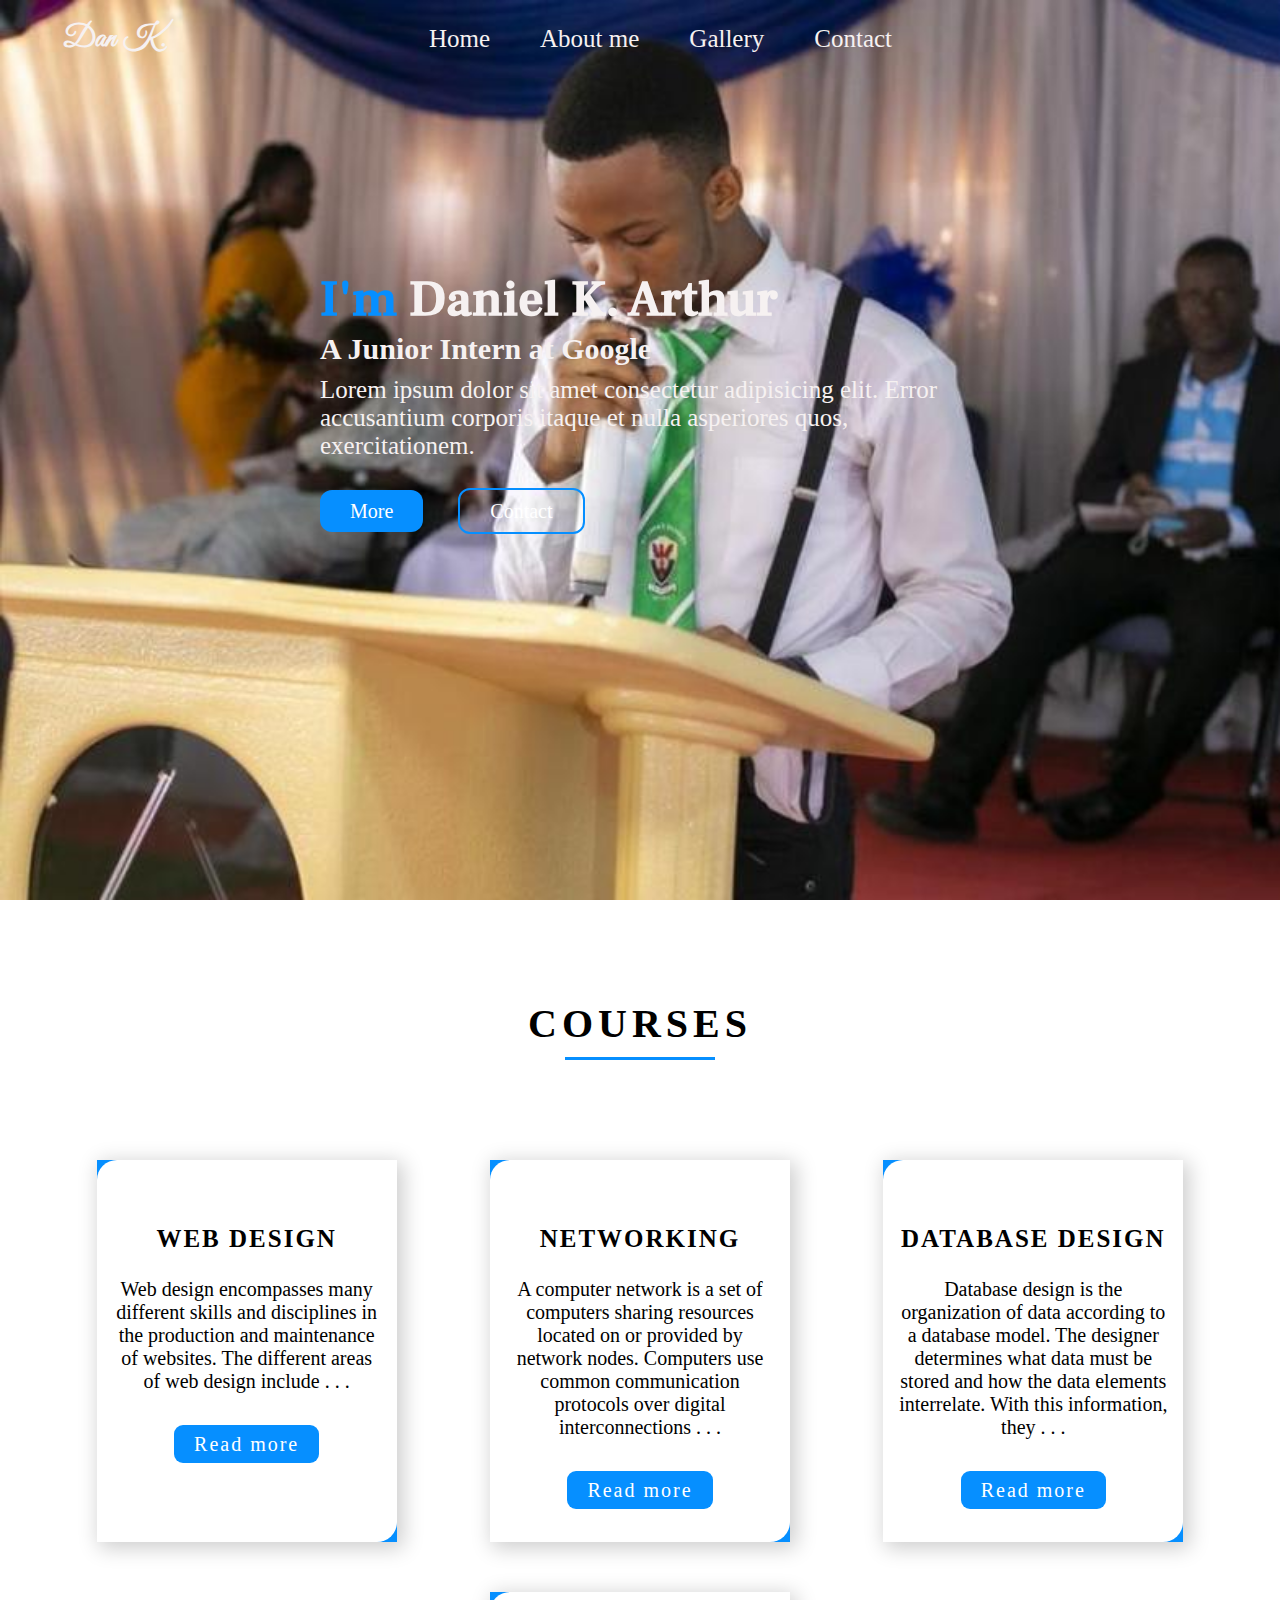
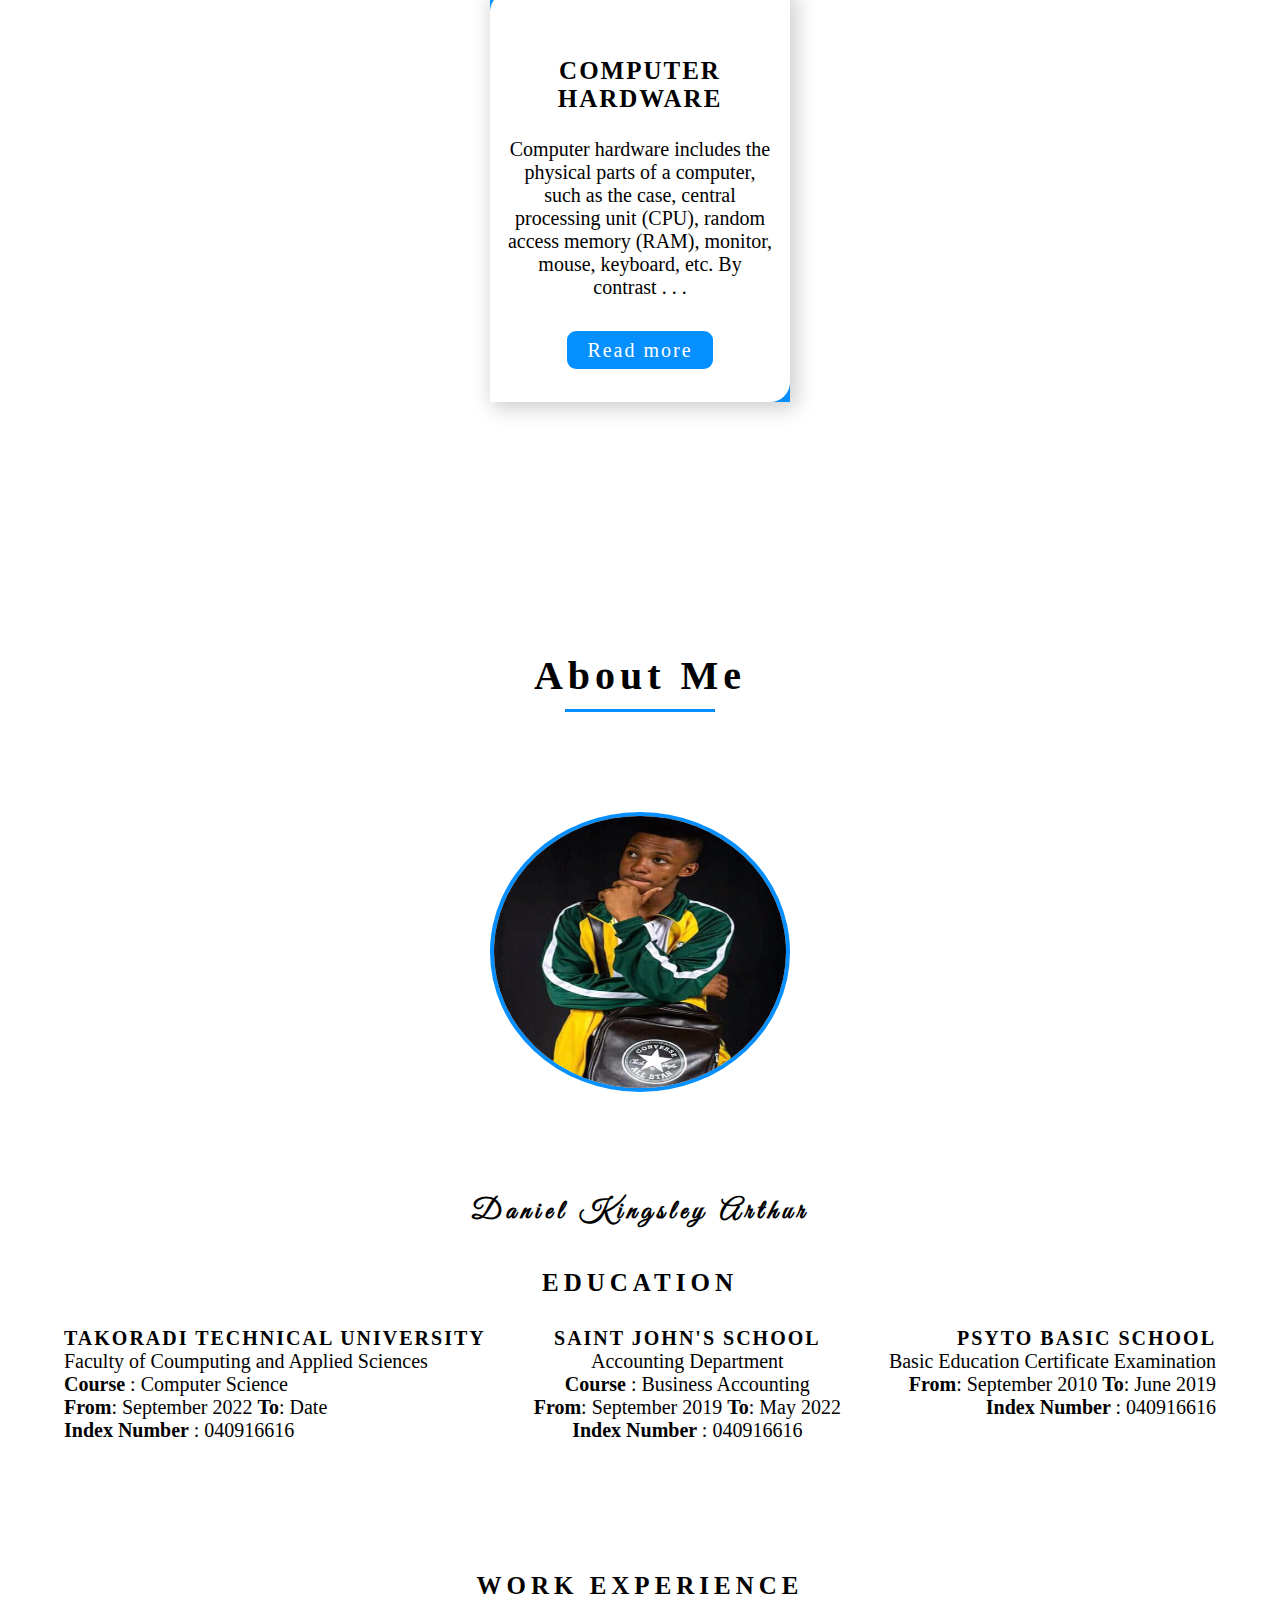
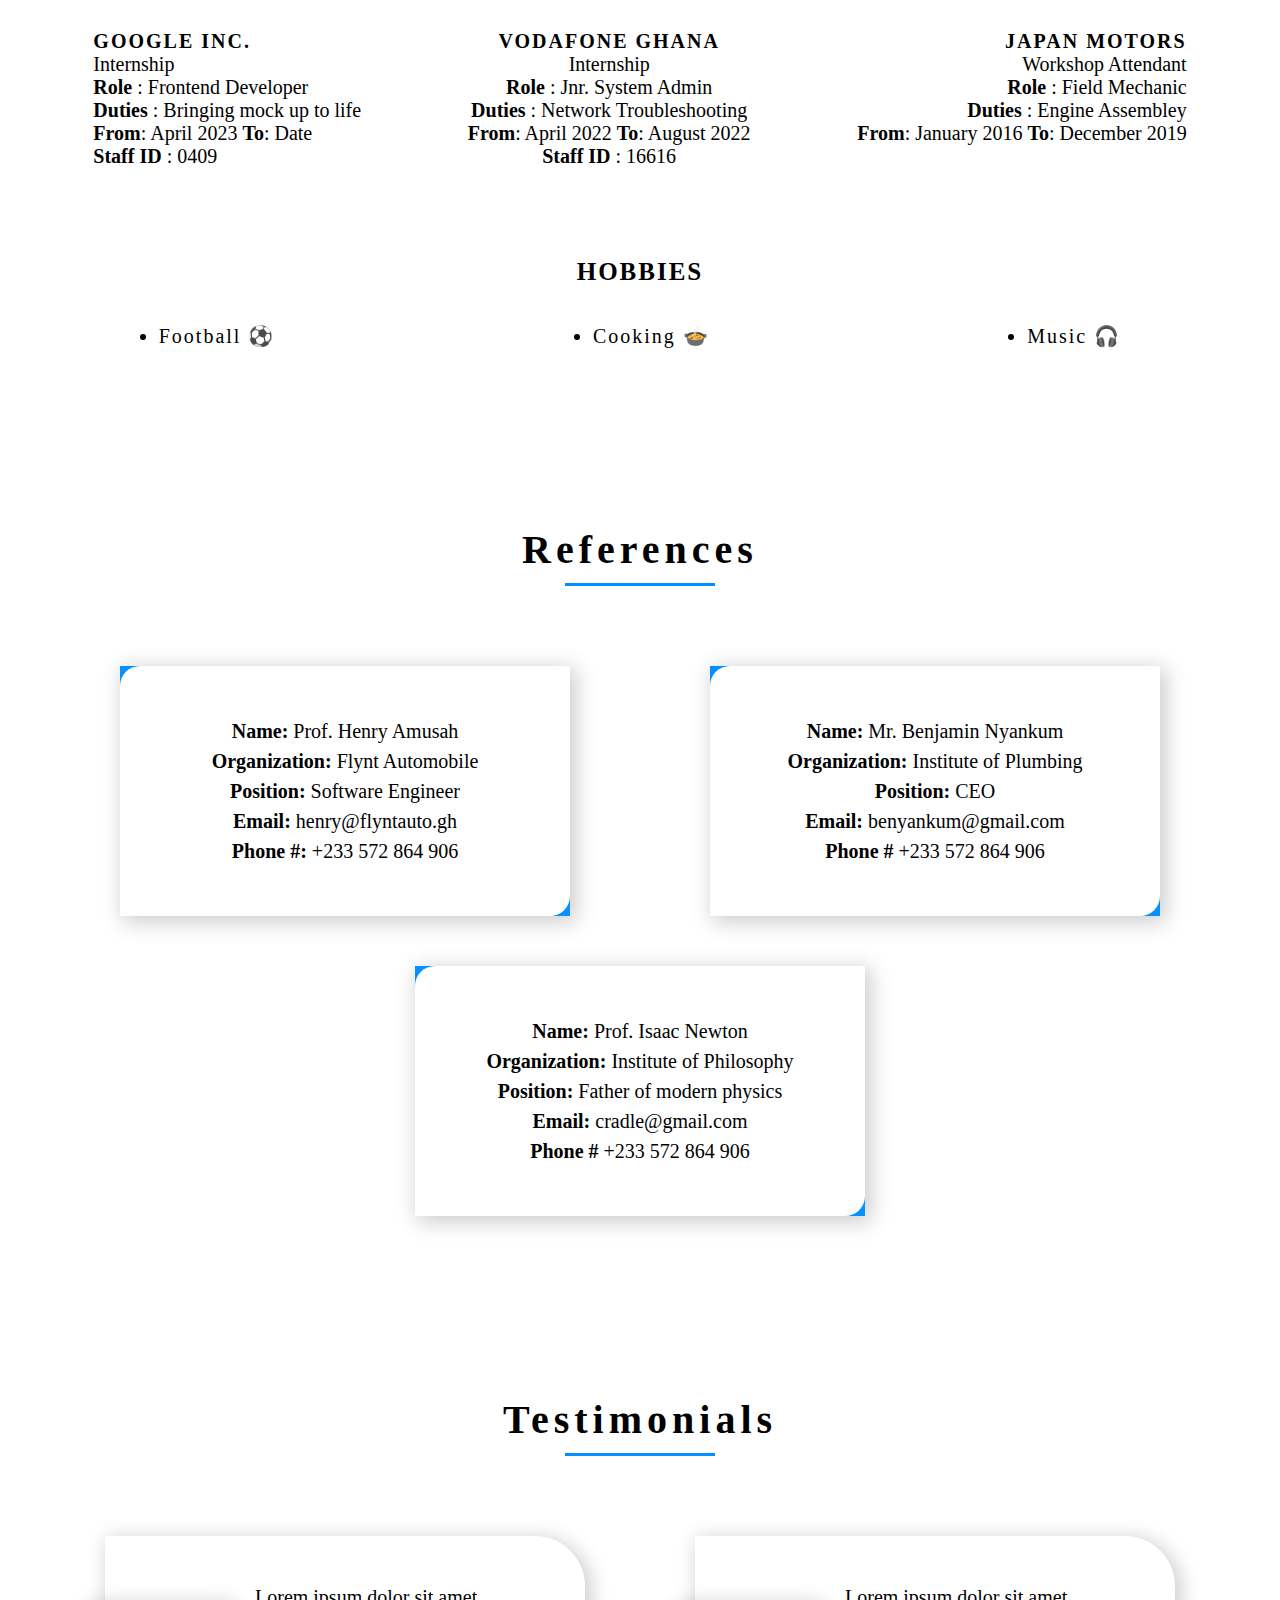
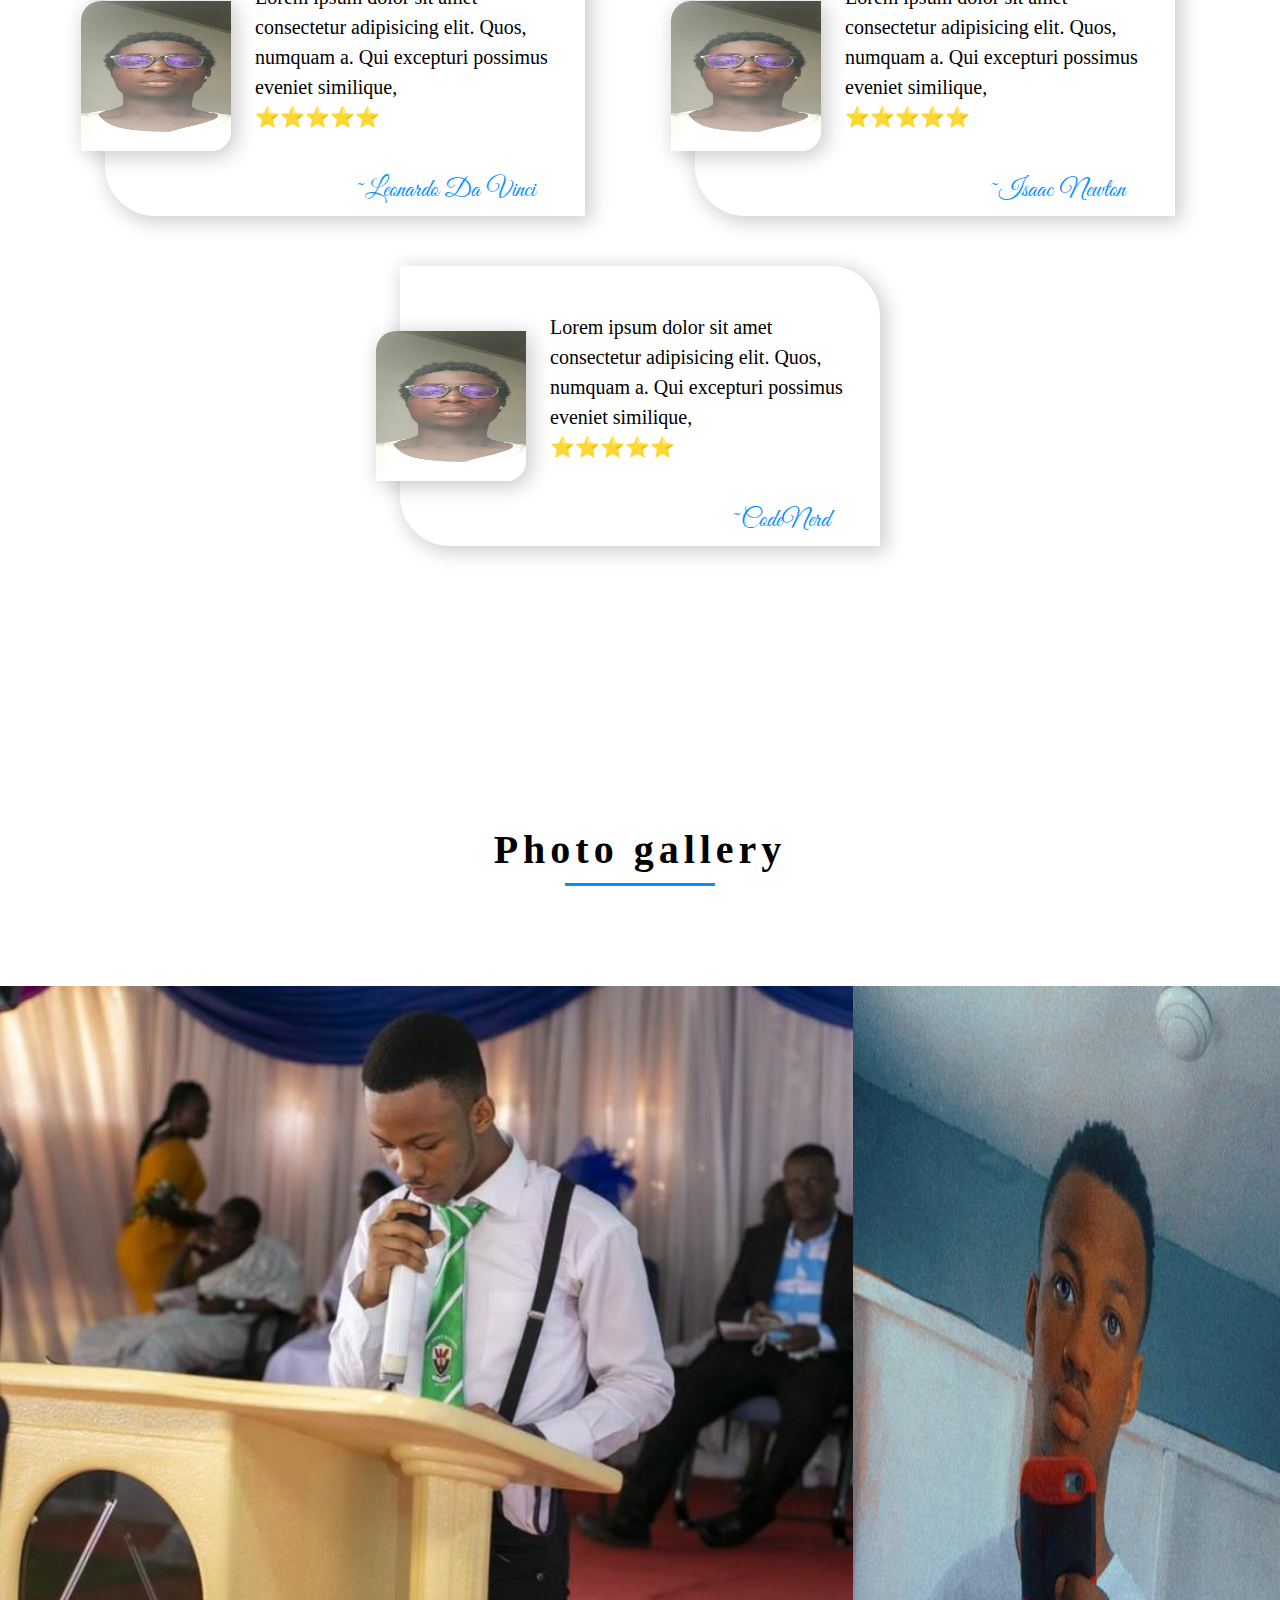
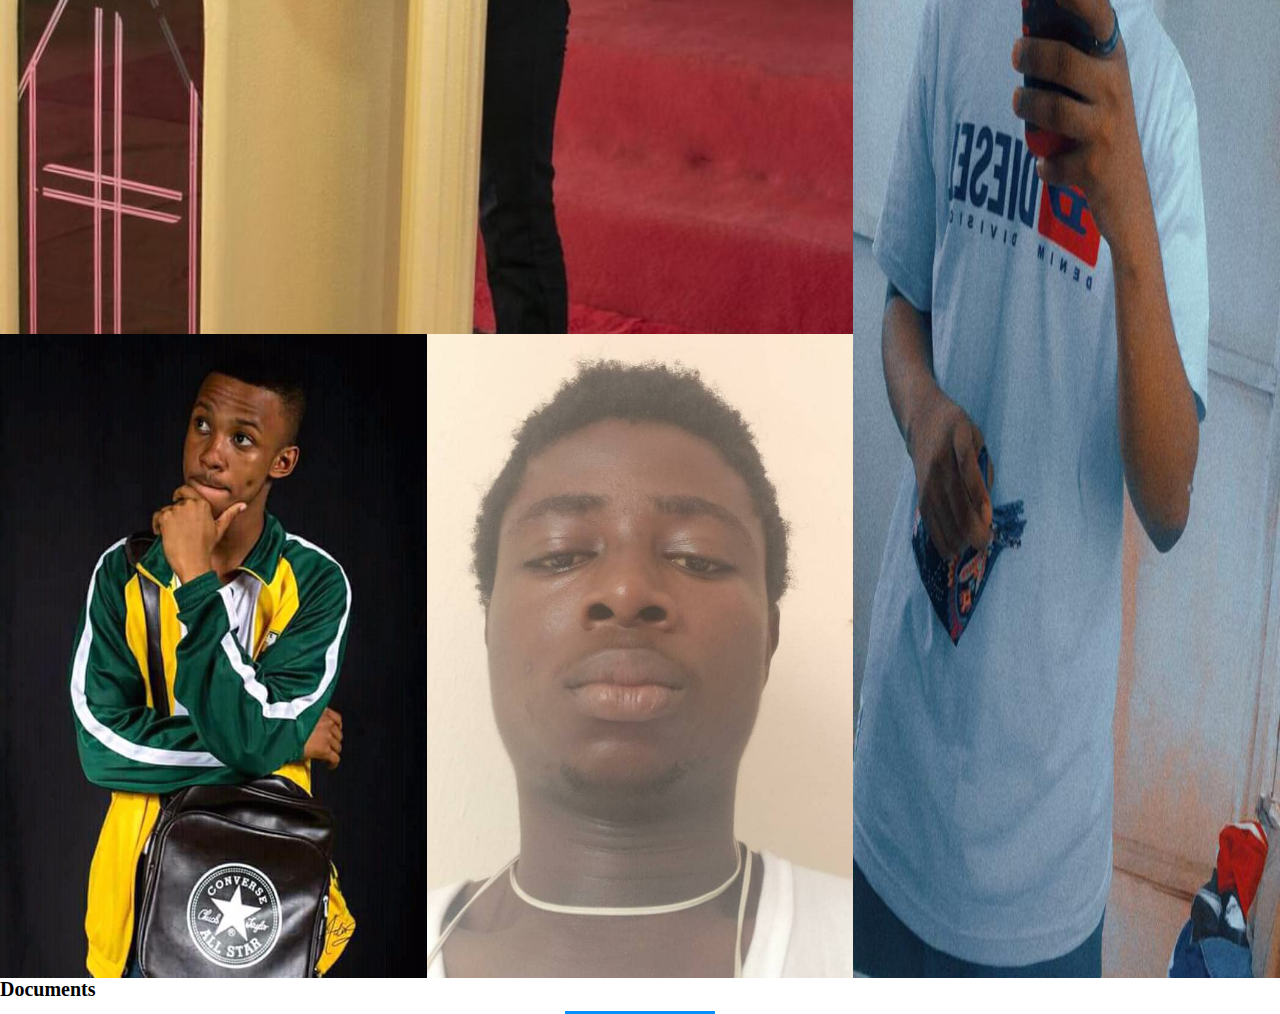
==== commit 58cdcc7e: "photo gallery page" ====
--- a/home.html
+++ b/home.html
@@ -64,14 +64,15 @@
                             </div>
                             <div class="c-body">
                                 <p class="c-text">
-                                    Lorem, ipsum dolor sit amet consectetur 
-                                    adipisicing elit. Reprehenderit maiores 
-                                    molestias unde! Illo odit provident 
-                                    perferendis accusantium sequi rem quo.
+                                    Web design encompasses many different 
+                                    skills and disciplines 
+                                    in the production and maintenance 
+                                    of websites. The different areas 
+                                    of web design include . . .
                                 </p>
                             </div>
                             <div class="c-footer">
-                                <a href="https://en.wikipedia.org/wiki/Web_design" target="_blank">Explore</a>
+                                <a href="https://en.wikipedia.org/wiki/Web_design" target="_blank">Read more</a>
                             </div>
                         </div>
                     </div>
@@ -84,14 +85,15 @@
                             </div>
                             <div class="c-body">
                                 <p class="c-text">
-                                    Lorem, ipsum dolor sit amet consectetur 
-                                    adipisicing elit. Reprehenderit maiores 
-                                    molestias unde! Illo odit provident 
-                                    perferendis accusantium sequi rem quo.
+                                    A computer network is a set of 
+                                    computers sharing resources located 
+                                    on or provided by network nodes. Computers 
+                                    use common communication protocols 
+                                    over digital interconnections . . .
                                 </p>
                             </div>
                             <div class="c-footer">
-                                <a href="https://en.wikipedia.org/wiki/Computer_network" target="_blank">Explore</a>
+                                <a href="https://en.wikipedia.org/wiki/Computer_network" target="_blank">Read more</a>
                             </div>
                         </div>
                     </div>
@@ -104,14 +106,14 @@
                             </div>
                             <div class="c-body">
                                 <p class="c-text">
-                                    Lorem, ipsum dolor sit amet consectetur 
-                                    adipisicing elit. Reprehenderit maiores 
-                                    molestias unde! Illo odit provident 
-                                    perferendis accusantium sequi rem quo.
+                                    Database design is the organization 
+                                    of data according to a database model. 
+                                    The designer determines what data must be stored and how the data elements interrelate. 
+                                    With this information, they . . .
                                 </p>
                             </div>
                             <div class="c-footer">
-                                <a href="https://en.wikipedia.org/wiki/Database_design" target="_blank">Explore</a>
+                                <a href="https://en.wikipedia.org/wiki/Database_design" target="_blank">Read more</a>
                             </div>
                         </div>
                     </div>
@@ -124,14 +126,15 @@
                             </div>
                             <div class="c-body">
                                 <p class="c-text">
-                                    Lorem, ipsum dolor sit amet consectetur 
-                                    adipisicing elit. Reprehenderit maiores 
-                                    molestias unde! Illo odit provident 
-                                    perferendis accusantium sequi rem quo.
+                                    Computer hardware includes the 
+                                    physical parts of a computer, 
+                                    such as the case, central processing 
+                                    unit (CPU), random access memory (RAM), 
+                                    monitor, mouse, keyboard, etc. By contrast . . .
                                 </p>
                             </div>
                             <div class="c-footer">
-                                <a href="https://en.wikipedia.org/wiki/Web_design" target="_blank">Explore</a>
+                                <a href="https://en.wikipedia.org/wiki/Computer_hardware" target="_blank">Read more</a>
                             </div>
                         </div>
                     </div>
@@ -326,6 +329,30 @@
             </div>
         </div>
     </section>
+    <!-- Image Gallery -->
+    <section id="gallery">
+        <div class="gallery-head">
+            <h1>Photo gallery</h1>
+            <div class="underline"></div>
+        </div>
+        <div class="gallery">
+            <!-- <header class="gallery-head">
+                <h2>Leonardo Da Vinci</h2>
+                <p>Learning never exhausts the mind</p>
+            </header> -->
+            <img src="img/a.jpeg" alt="preacher" class="gallery-1">
+            <img src="img/b.jpeg" alt="photo shoot" class="gallery-2">
+            <img src="img/c.jpeg" alt="selfie" class="gallery-3">
+            <img src="img/me1.jpeg" alt="henry" class="gallery-4">
+        </div>
+    </section>
+
+    <section id="documents">
+        <div class="documents">
+            <h1>Documents</h1>
+            <div class="underline"></div>
+        </div>
+    </section>
 
     <script src="app.js"></script>
 </body>
--- a/style.css
+++ b/style.css
@@ -245,7 +245,8 @@
 }
 
 .course-card{
-  /* width: 25rem; */
+  width: 100%;
+  height: 100%;
   text-align: center;
   background-color: #fff;
   border-top-left-radius: 2rem;
@@ -505,8 +506,8 @@
   height: 28rem;
   display: flex;
   align-items: center;
-  border-bottom-left-radius: 2rem;
-  border-top-right-radius: 2rem;
+  border-bottom-left-radius: 5rem;
+  border-top-right-radius: 5rem;
   position: relative;
 }
 
@@ -517,6 +518,8 @@
   left: -5%;
   border-radius: 1rem;
   box-shadow: 0.4rem 0.4rem 2rem 0.2rem rgba(0, 0, 0, 0.2);
+  border-bottom-right-radius: 2rem;
+  border-top-left-radius: 2rem;
 }
 
 .test-card .test-card-head img{
@@ -553,6 +556,50 @@
   margin-top: 4rem;
   color: var(--main-color);
 }
+
+
+/***************Gallery**************/
+#gallery{
+  min-height: 80vh;
+  text-align: center;
+}
+
+#gallery .gallery-head{
+  padding: 10rem 0;
+}
+
+#gallery .gallery-head h1{
+  font-family: var(--head-font);
+  font-size: var(--head-text);
+  letter-spacing: var(--text-spacing);
+}
+
+#gallery .gallery{
+  display: grid;
+  grid-template-columns: repeat(3, 1fr);
+  position: relative;
+}
+
+.gallery-head h2{
+  font-family: vibes;
+}
+
+.gallery img{
+  width: 100%;
+  height: 100%;
+  cursor: pointer;
+}
+
+.gallery .gallery-1{
+  grid-column: 1/3;
+}
+.gallery .gallery-2{
+  grid-column: 3/4;
+  grid-row: 1/3;
+}
+
+
+
 
 
 
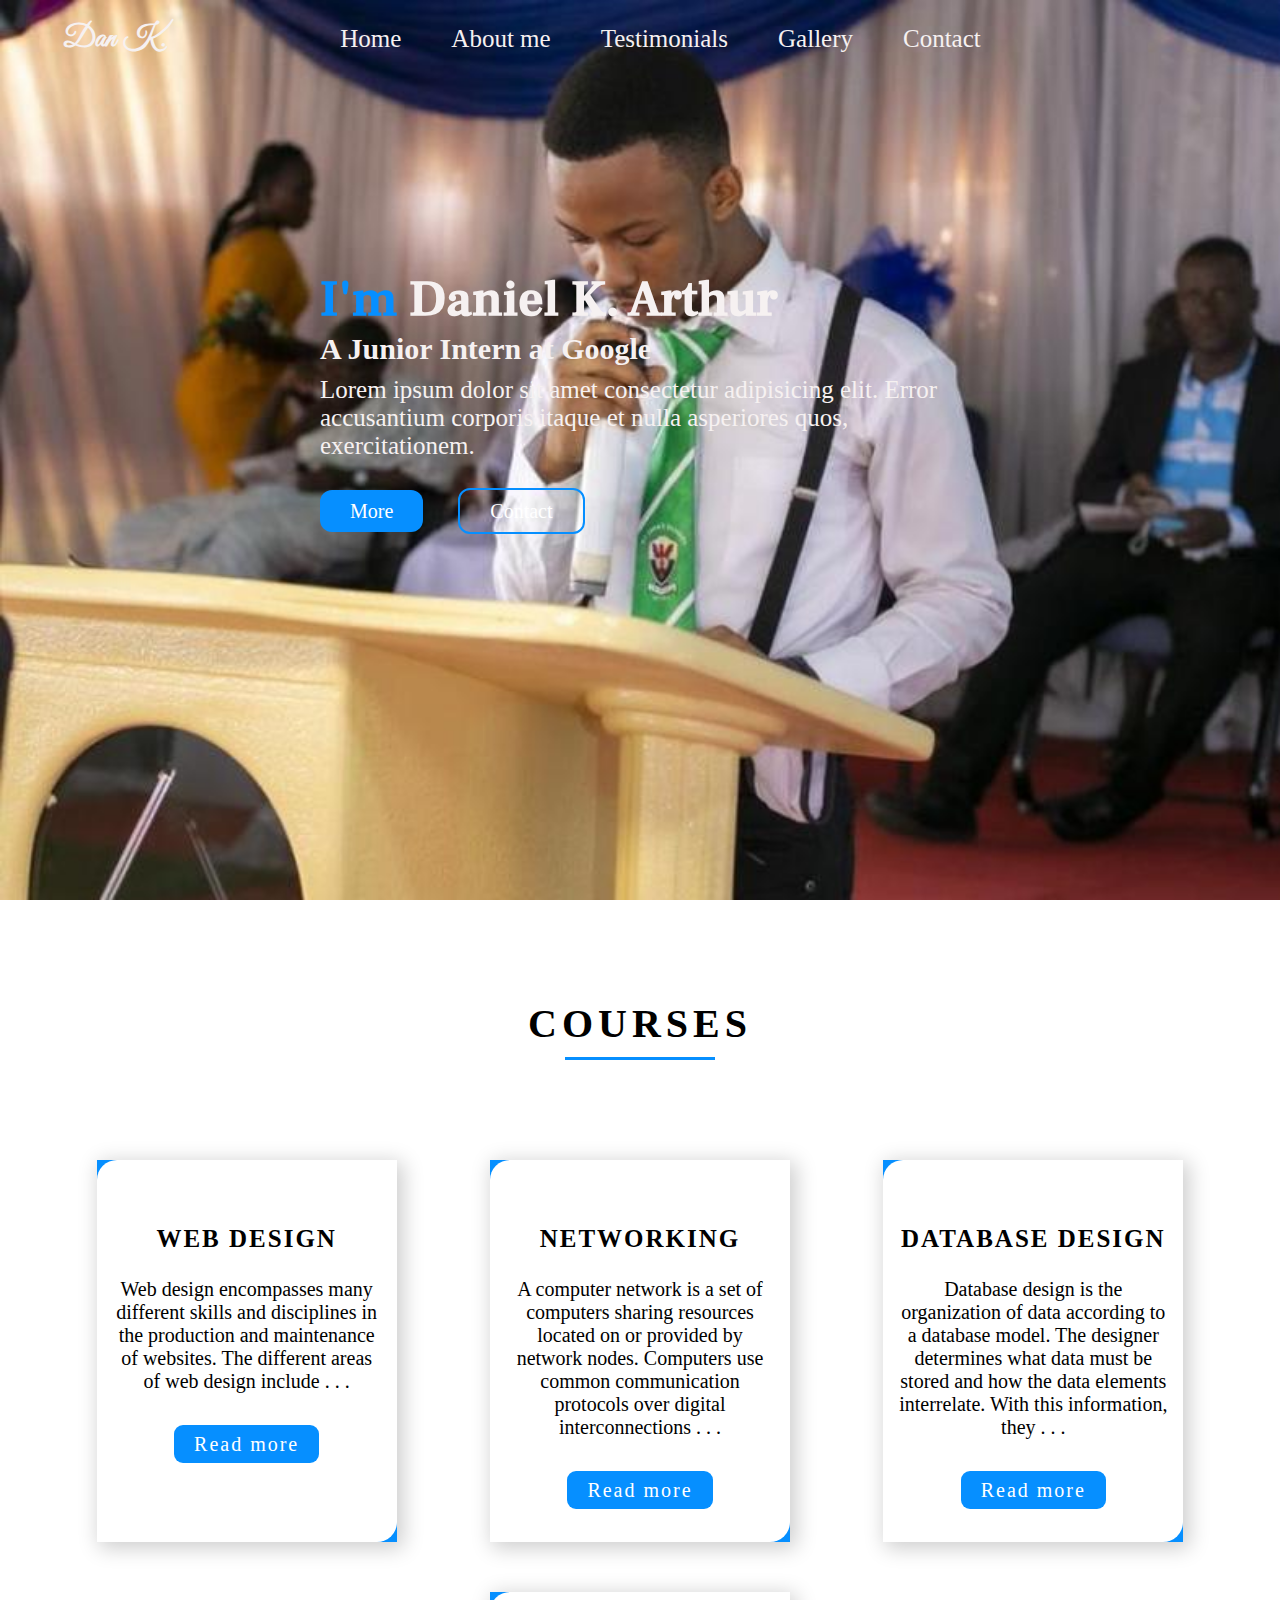
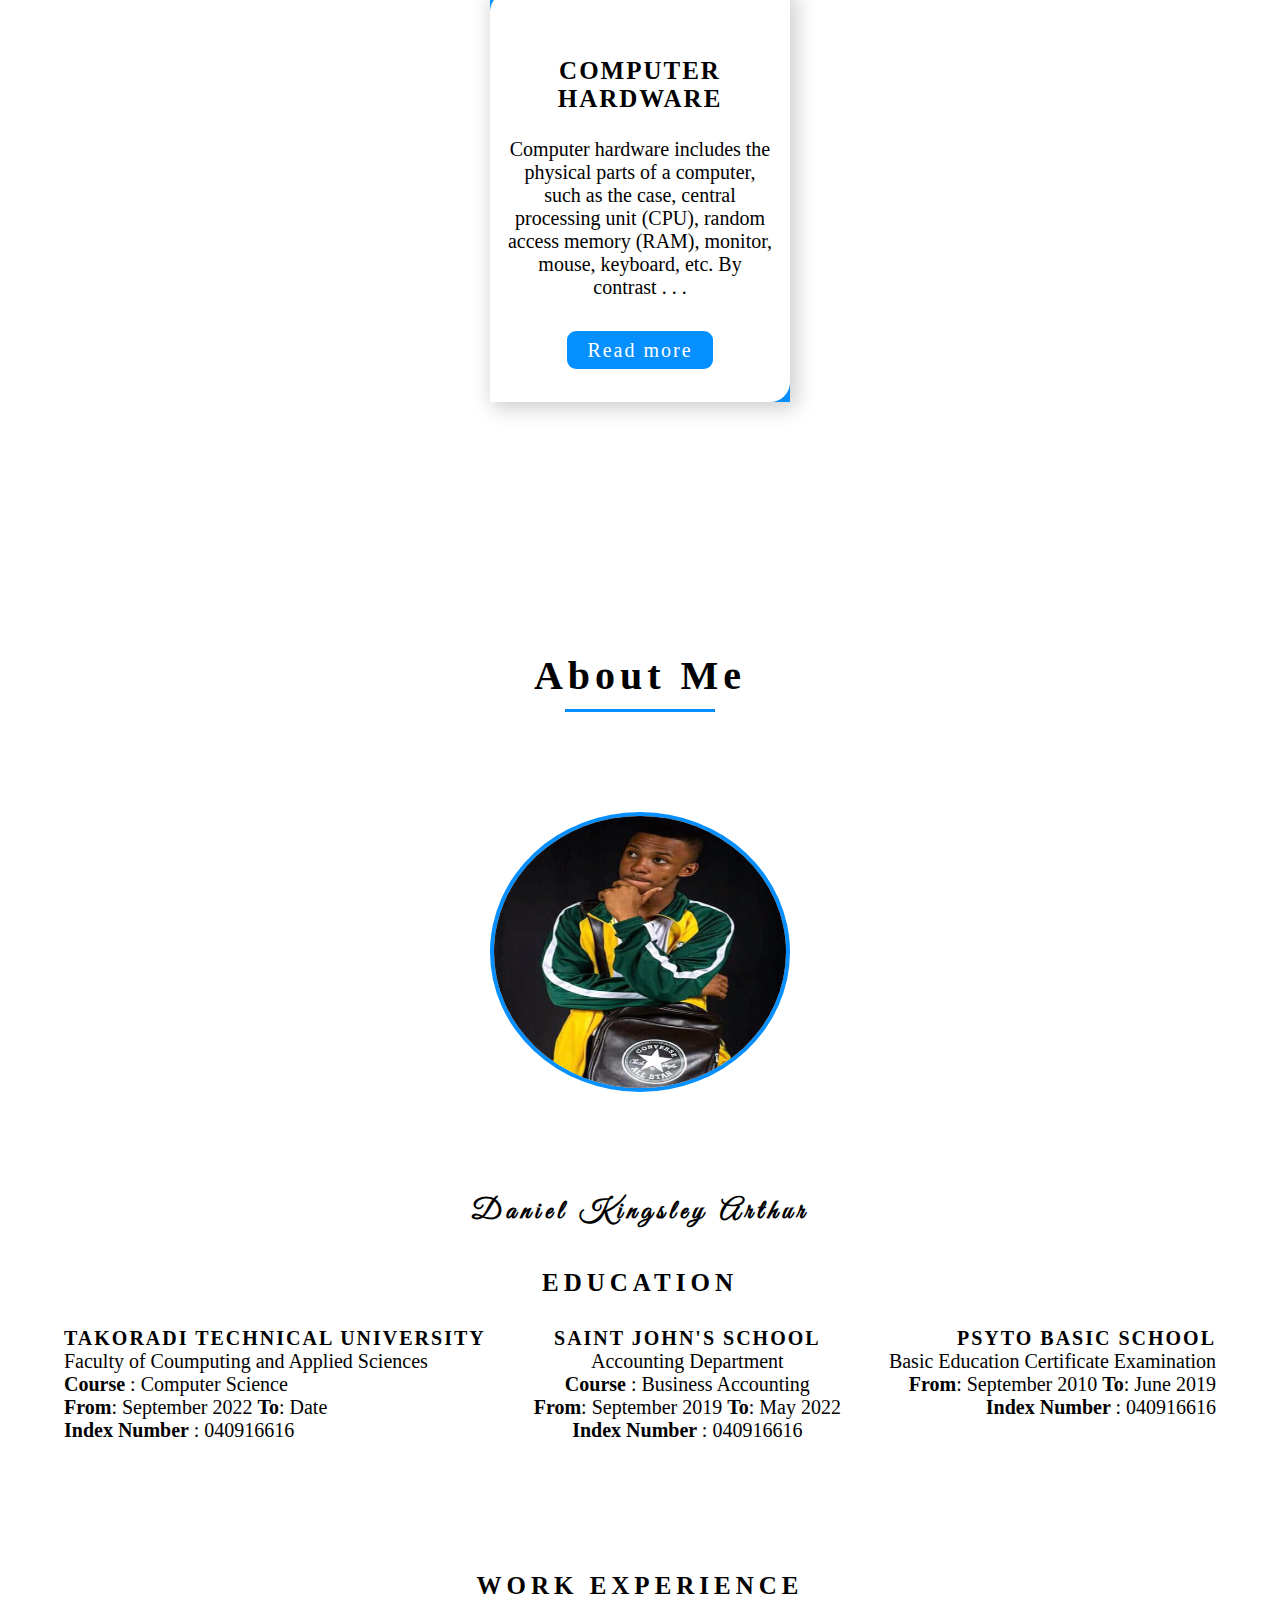
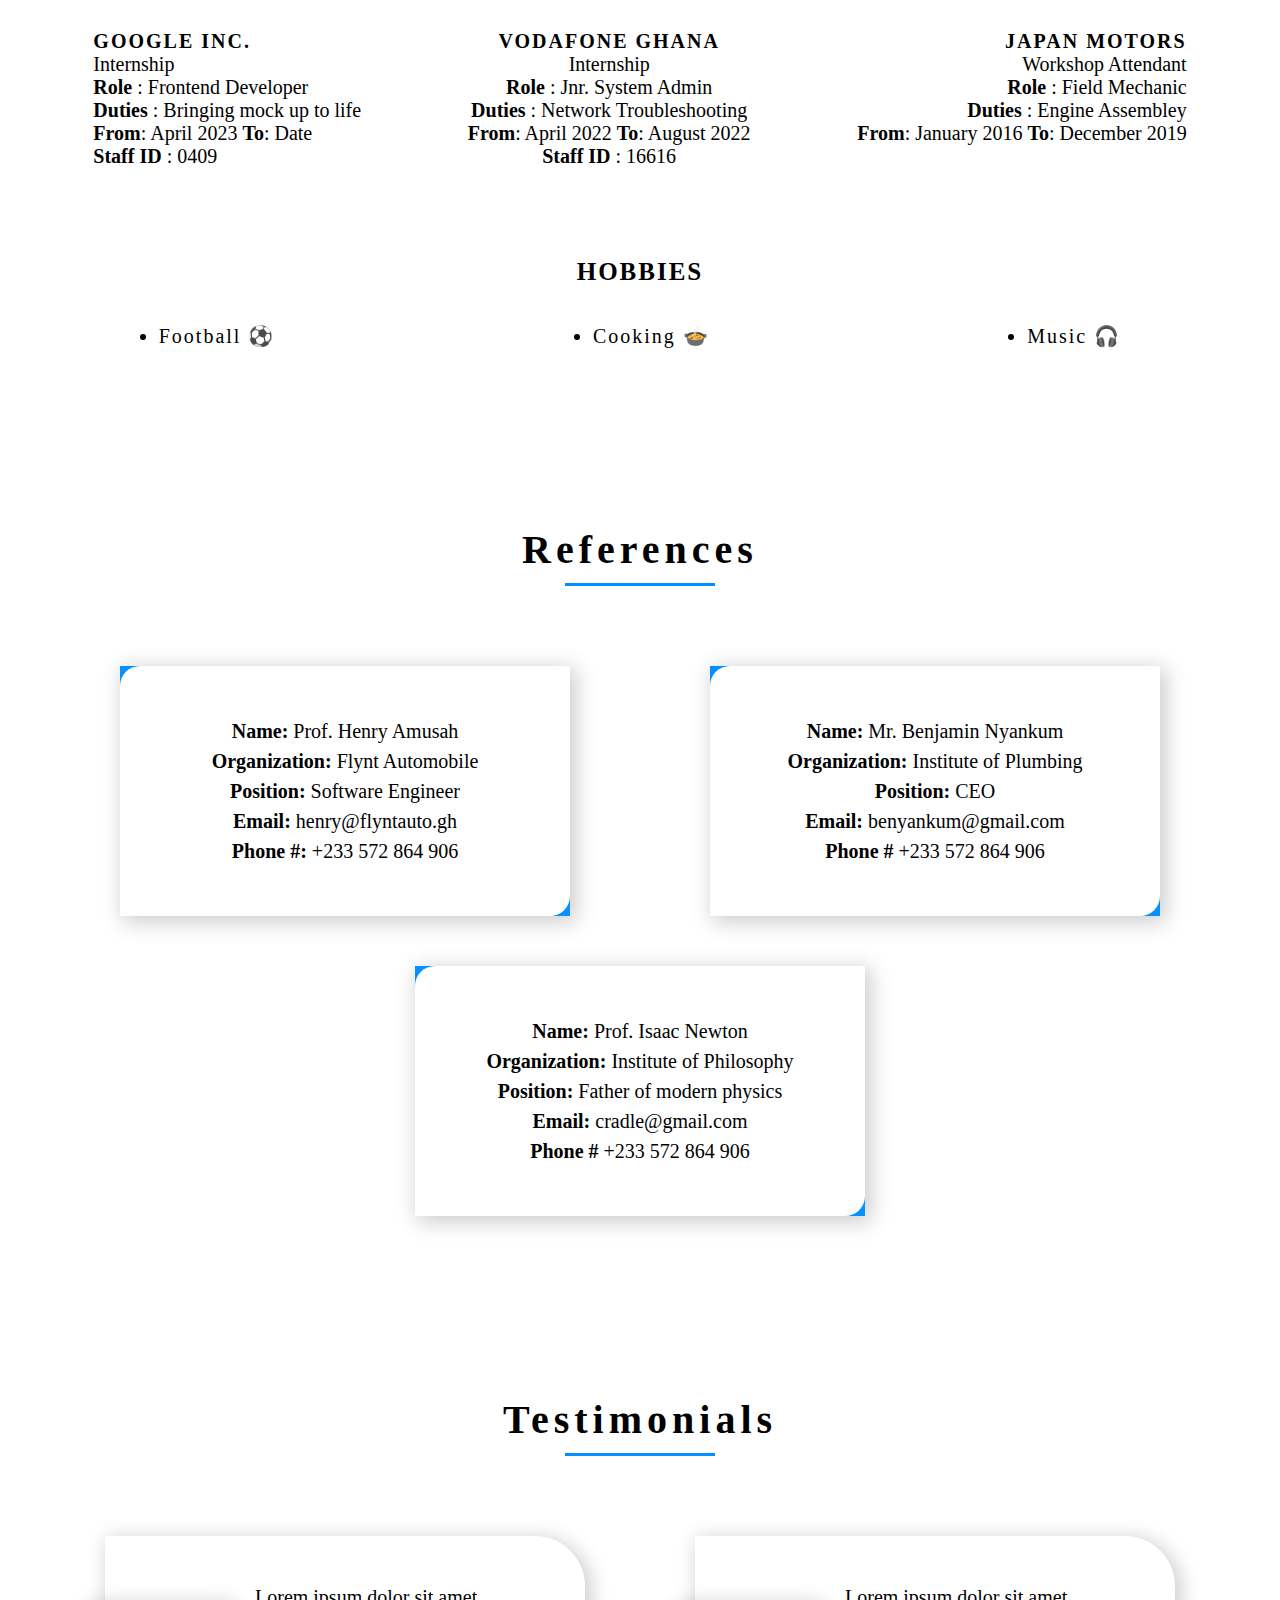
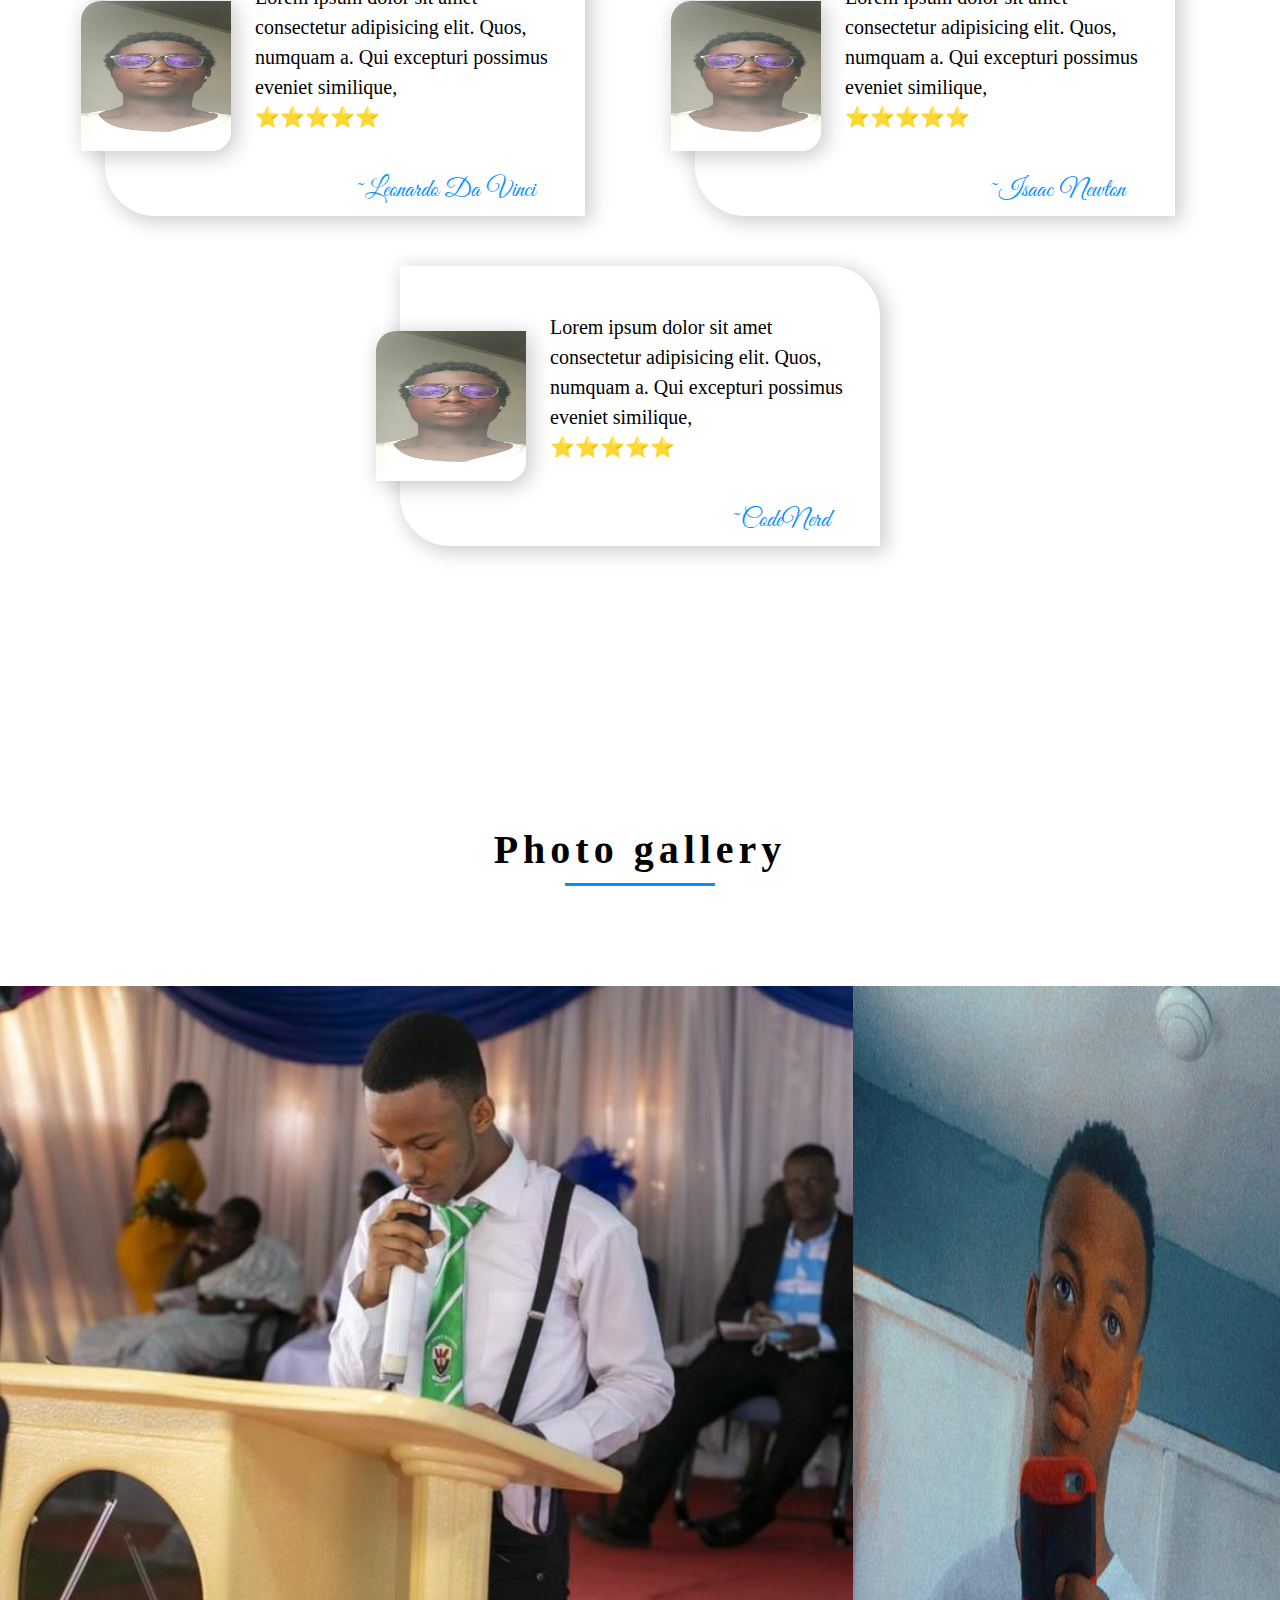
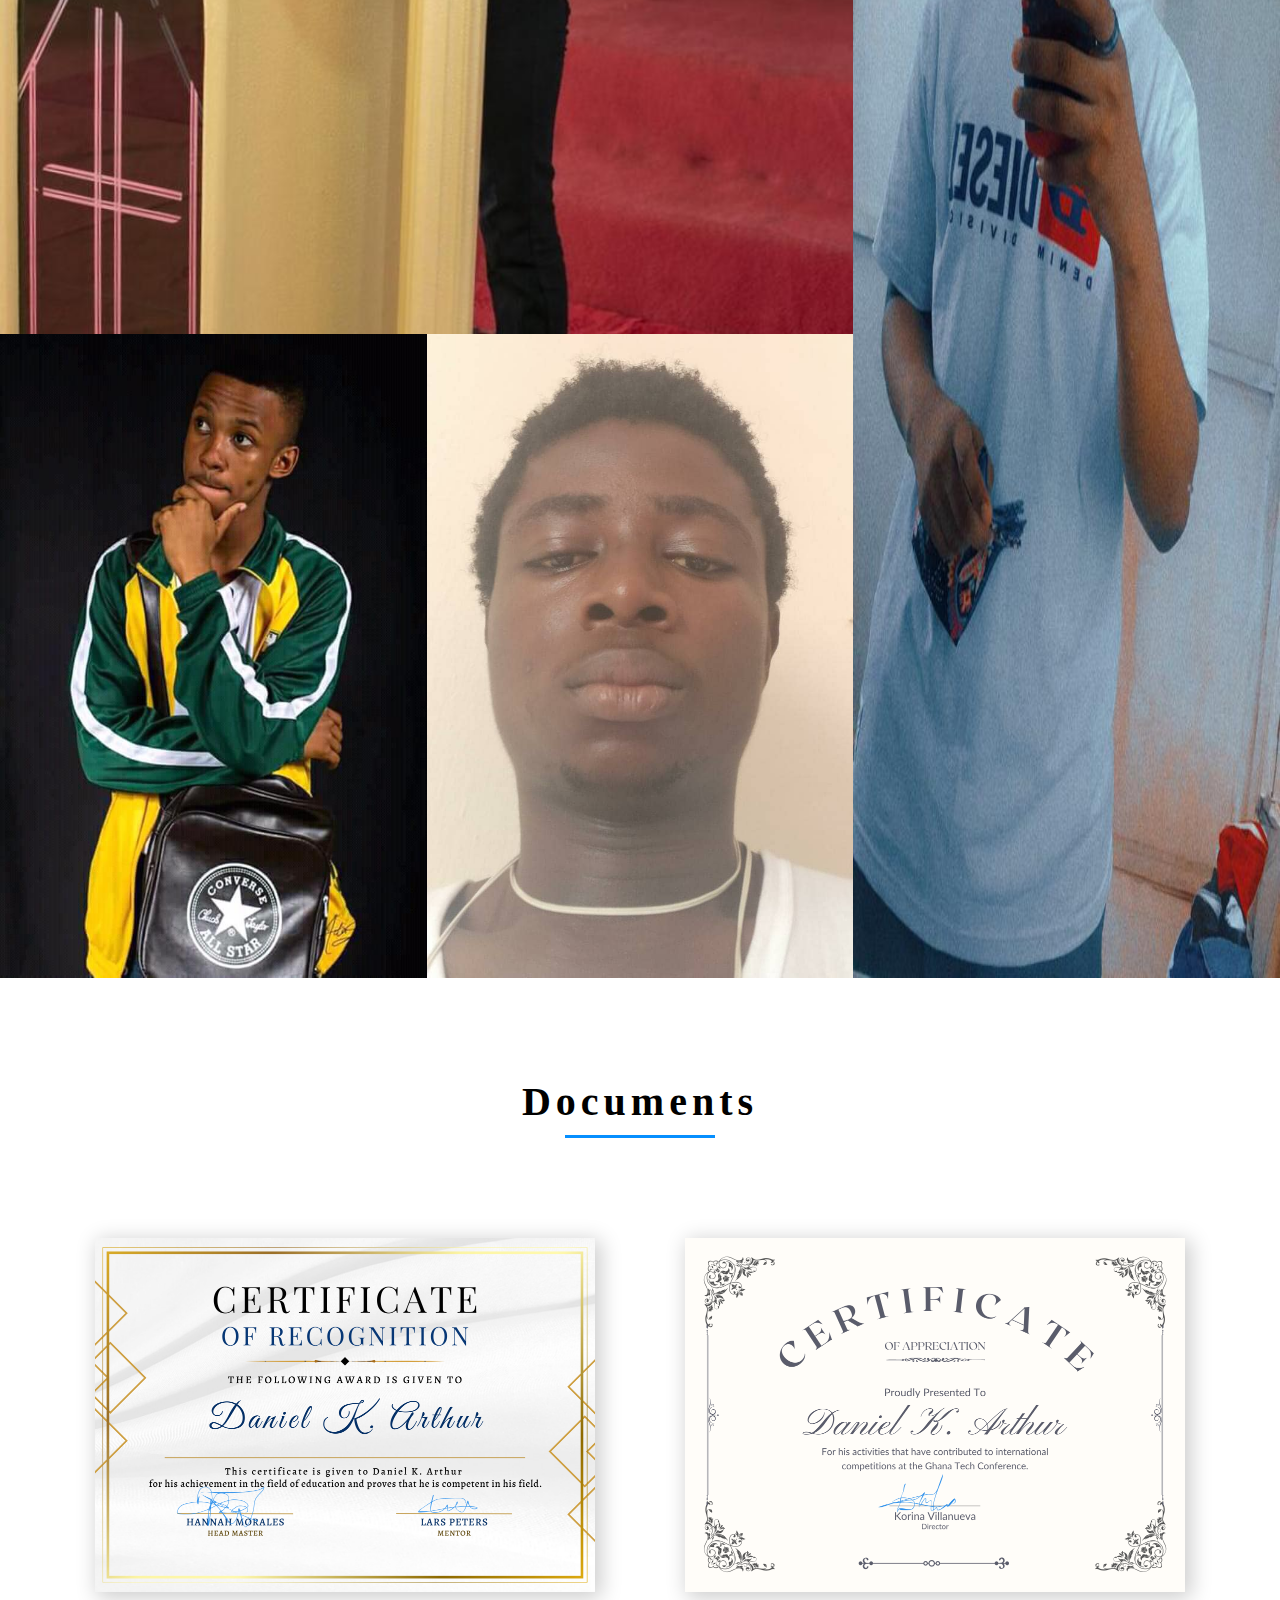
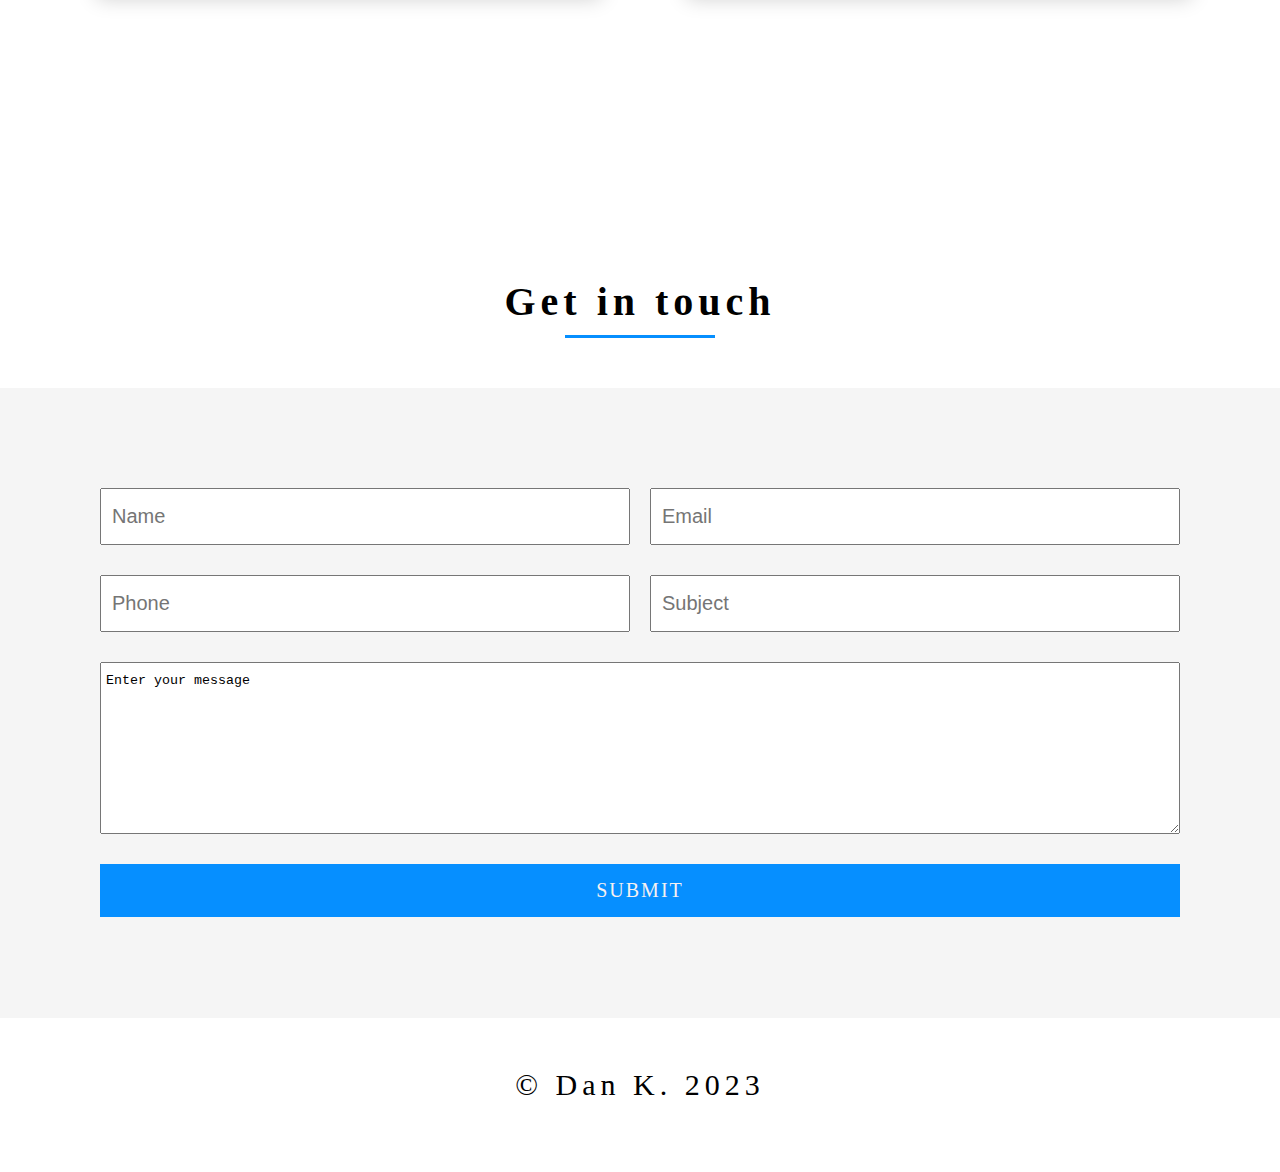
==== commit 104562d2: "document and contact section" ====
--- a/home.html
+++ b/home.html
@@ -8,14 +8,14 @@
     <link rel="stylesheet" href="style.css">
 </head>
 <body>
-    <header class="main-head">
+    <header id="home" class="main-head">
         <div class="overlay"></div>
         <nav>
-            <h1 id="logo"><a href="#home">Dan K.</a></h1>
+            <h1 id="logo"><a href="/">Dan K.</a></h1>
             <ul class="nav-links">
                 <li><a href="#home">Home</a></li>
                 <li><a href="#about">About me</a></li>
-                <!-- <li><a href="#about">Testimonials</a></li> -->
+                <li><a href="#testimonial">Testimonials</a></li>
                 <li><a href="#gallery">Gallery</a></li>
                 <li><a href="#contact">Contact</a></li>
             </ul>
@@ -145,7 +145,7 @@
     </main>
 
     <!-- About page -->
-    <section id="about-me">
+    <section id="about">
         <div class="about">
             <h1>About Me</h1>
             <div class="underline"></div>
@@ -347,11 +347,45 @@
         </div>
     </section>
 
+    <!-- Documents page -->
     <section id="documents">
         <div class="documents">
             <h1>Documents</h1>
             <div class="underline"></div>
-        </div>
+            <div class="certificates">
+                <img src="img/cert1.png" alt="certificate">
+                <img src="img/cert2.png" alt="certificate">
+            </div>
+        </div>
+    </section>
+
+    <section id="contact">
+        <div class="contact">
+            <h1>Get in touch</h1>
+            <div class="underline"></div>
+            <div class="contact-form">
+                <form action="">
+                    <span>
+                        <input type="text" placeholder="Name" required >
+                        <input type="email" placeholder="Email" required >
+                    </span>
+                    <span>
+                        <input type="text" placeholder="Phone" required >
+                        <input type="email" placeholder="Subject" required >
+                    </span>
+                    <textarea name="msg" id="" cols="30" rows="10" required>Enter your message</textarea>
+                    <button type="submit">submit</button>
+                </form>
+            </div>
+        </div>
+        <footer>
+            <p>&copy; Dan K. 2023</p>
+            <div class="socials">
+                <a href="#" class="twitter"><i class="fa-brands fa-twitter"></i></a>
+                <a href="#" class="facebook"><i class="fa-brands fa-facebook"></i></a>
+                <a href="#" class="instagram"><i class="fa-brands fa-instagram"></i></a>
+            </div>
+        </footer>
     </section>
 
     <script src="app.js"></script>
--- a/style.css
+++ b/style.css
@@ -34,6 +34,7 @@
 
 html{
     font-size: 62.5%;
+    scroll-behavior: smooth;
 }
 
 body {
@@ -211,7 +212,7 @@
 } */
 
 #courses{
-  min-height: 70vh;
+  min-height: 80vh;
   padding: 10rem 0;
   /* display: flex;
   justify-content: center; */
@@ -304,8 +305,8 @@
 }
 
           /***************About me**************/
-#about-me{
-  min-height: 80vh;
+#about{
+  min-height: 100vh;
 }
 
 .about{
@@ -419,7 +420,7 @@
 
           /***************References**************/
 #ref{
-  min-height: 80vh;
+  min-height: 100vh;
 }
 .referee{
   padding: 10rem 0 0;
@@ -474,7 +475,7 @@
 
           /***************Testimonial**************/
 #testimonial{
-  min-height: 80vh;
+  min-height: 100vh;
 }
 
 .testimonial{
@@ -560,7 +561,7 @@
 
 /***************Gallery**************/
 #gallery{
-  min-height: 80vh;
+  min-height: 100vh;
   text-align: center;
 }
 
@@ -599,9 +600,136 @@
 }
 
 
-
-
-
+/***************Documents page**************/
+#documents{
+  min-height: 100vh;
+}
+
+#documents .documents{
+  text-align: center;
+  padding: 10rem 5rem;
+}
+
+.documents h1{
+  font-family: var(--head-font);
+  font-size: var(--head-text);
+  letter-spacing: var(--text-spacing);
+}
+
+.documents .certificates{
+  padding: 5rem 0;
+  display: flex;
+  justify-content: space-around;
+  flex-wrap: wrap;
+}
+
+.documents .certificates img{
+  width: 50rem;
+  margin-top: 5rem;
+  cursor: pointer;
+  box-shadow: 0.4rem 0.4rem 2rem 0.2rem rgba(0, 0, 0, 0.2);
+}
+
+
+/***************Contact Me**************/
+#contact{
+  min-height: 80vh;
+}
+
+#contact .contact{
+  text-align: center;
+}
+
+#contact .contact h1{
+  font-family: var(--head-font);
+  font-size: var(--head-text);
+  letter-spacing: var(--text-spacing);
+}
+
+.contact .contact-form{
+  /* width: 100%; */
+  padding: 10rem;
+  background-color: #F5F5F5;
+  min-height: 70vh;
+  margin-top: 5rem;
+}
+
+.contact .contact-form form{
+  display: flex;
+  justify-content: center;
+  flex-direction: column;
+  width: 100%;
+  margin: 0 auto;
+
+}
+
+.contact .contact-form form span{
+  width: 100%;
+  display: flex;
+}
+
+.contact .contact-form form input:not(:last-child){
+  margin-right: 2rem;
+}
+
+.contact .contact-form form input{
+  margin-bottom: 3rem;
+  padding: 1.5rem 1rem;
+  font-size: 2rem;
+  width: 50%;
+}
+
+.contact .contact-form form input:focus{
+  outline: none;
+  border: 0.1rem solid var(--main-color);
+}
+
+.contact .contact-form form textarea{
+  padding: 1rem 0.5rem;
+  margin-bottom: 3rem;
+}
+.contact .contact-form form textarea:focus{
+  outline: none;
+  border: 0.1rem solid var(--main-color);
+}
+
+.contact .contact-form form button{
+  padding: 1.5rem 0;
+  background-color: var(--main-color);
+  border: none;
+  color: var(--text-color);
+  font-size: 2rem;
+  text-transform: uppercase;
+  font-family: 'Akrobat';
+  letter-spacing: 0.2rem;
+  cursor: pointer;
+  transition: all 0.2s ease-in;
+}
+
+.contact .contact-form form button:hover{
+  box-shadow: 0.1rem 0.1rem 1rem 0.1rem var(--main-color);
+}
+
+
+/************************ Footer **********************/
+#contact footer{
+  text-align: center;
+  min-height: 10vh;
+  padding: 5rem 0;
+}
+
+#contact footer p{
+  font-size: 3rem;
+  font-family: var(--head-font);
+  letter-spacing: var(--text-spacing);
+  margin-bottom: 2rem;
+}
+
+#contact footer .socials a{
+  font-size: 3rem;
+  letter-spacing: 2rem;
+  color: var(--main-color);
+}
 
 
 /************************ Responsive layouts **********************/
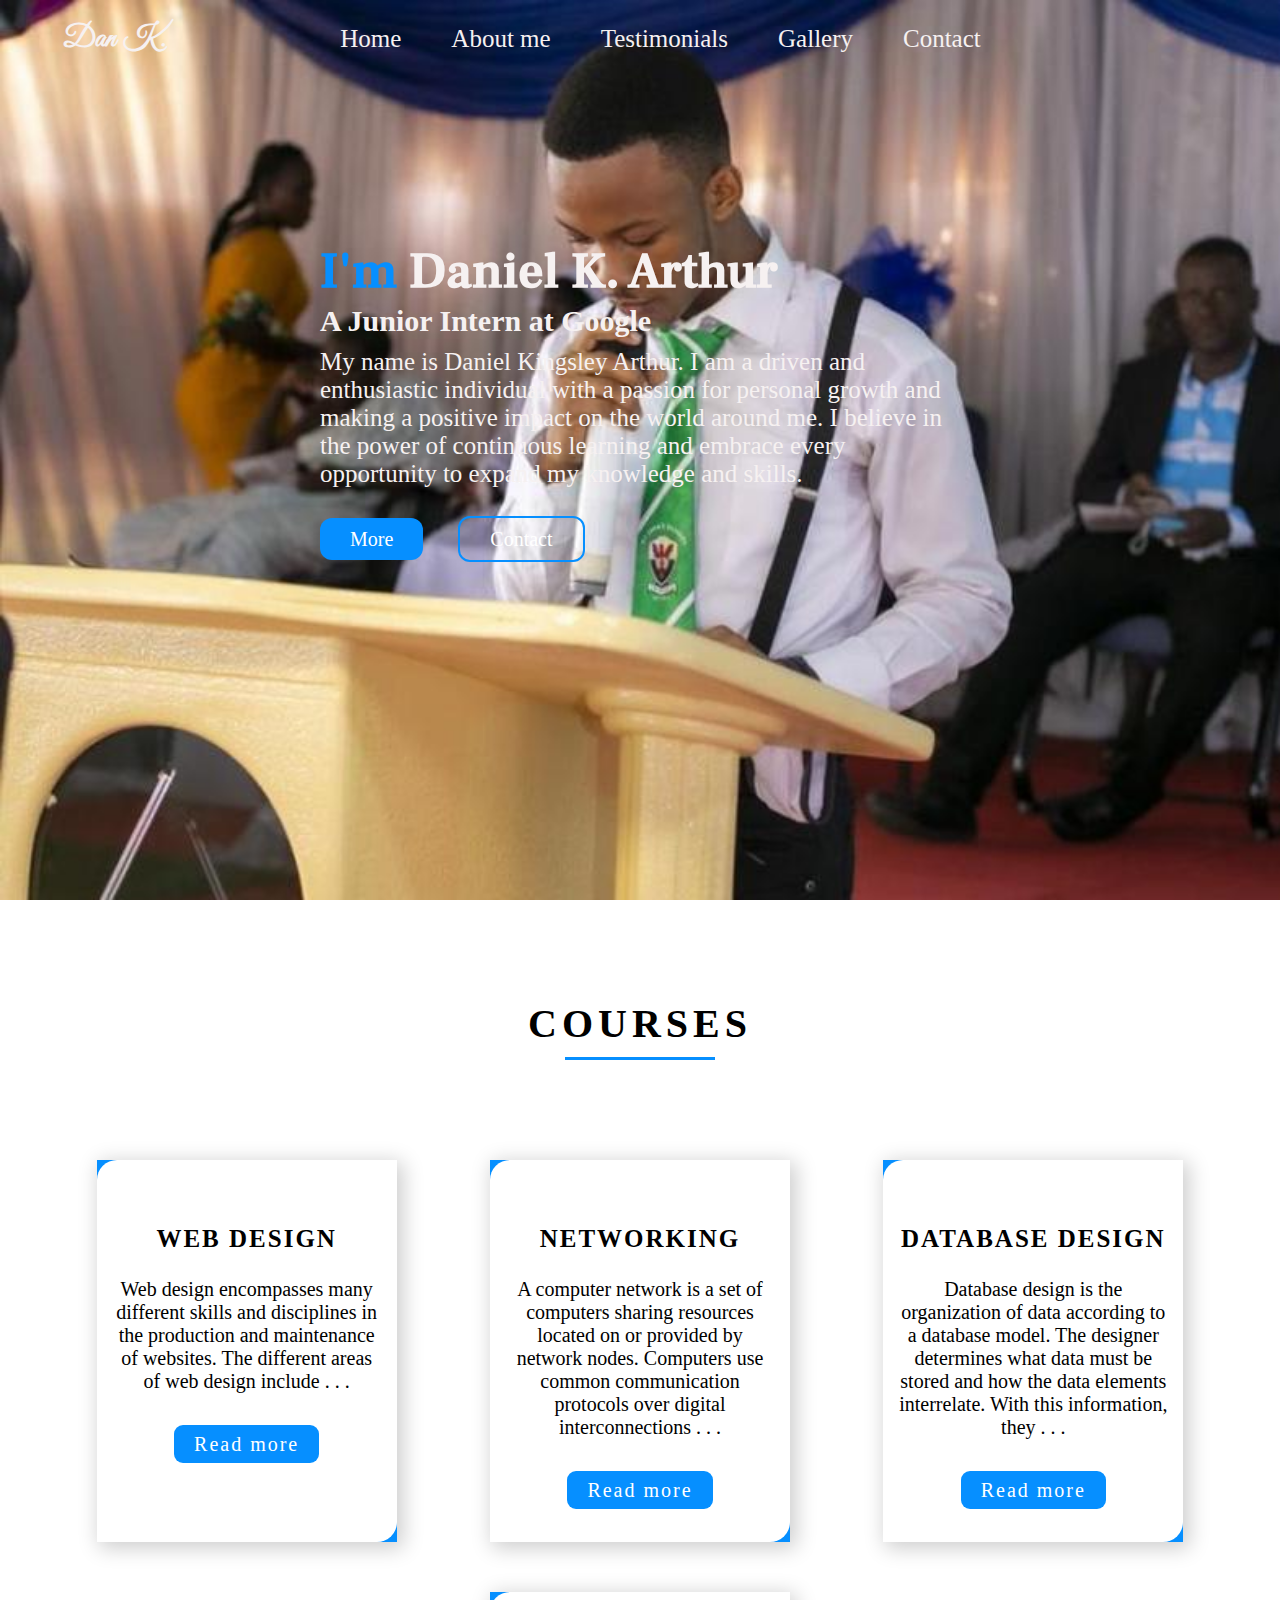
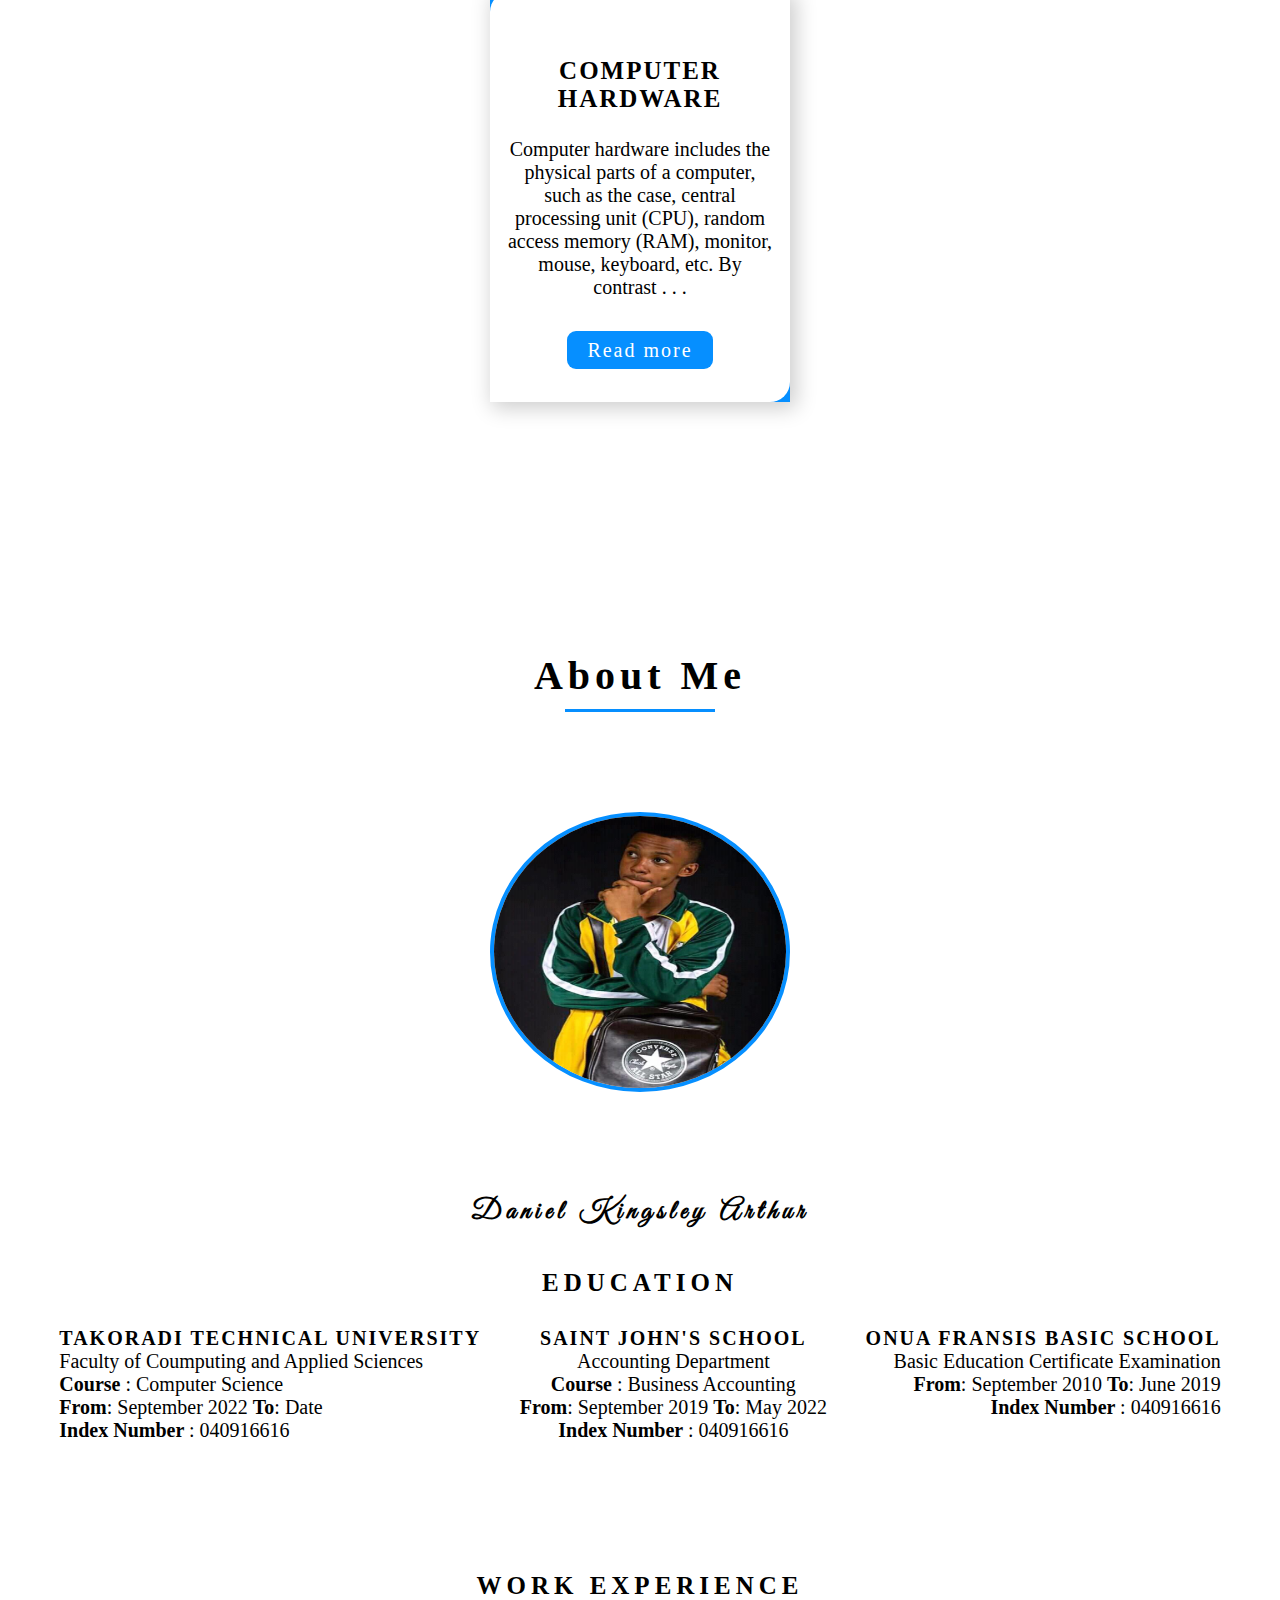
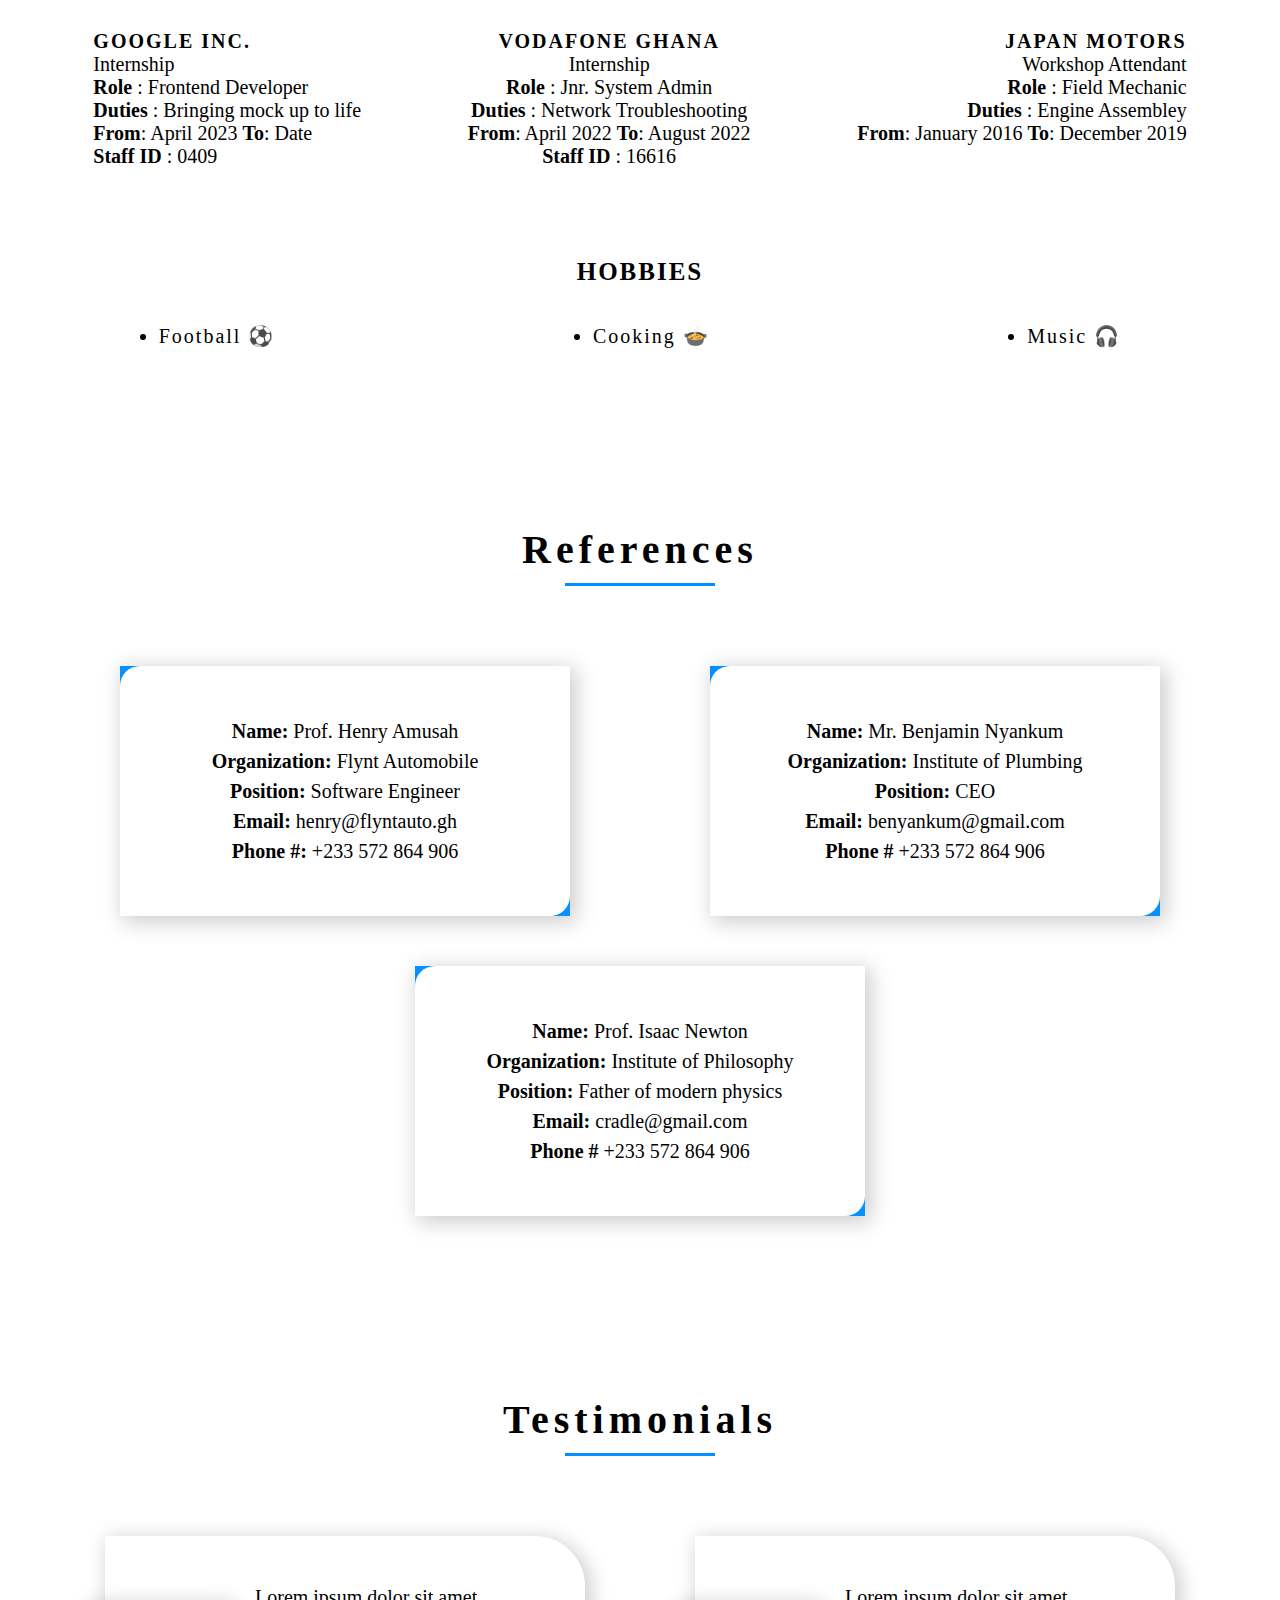
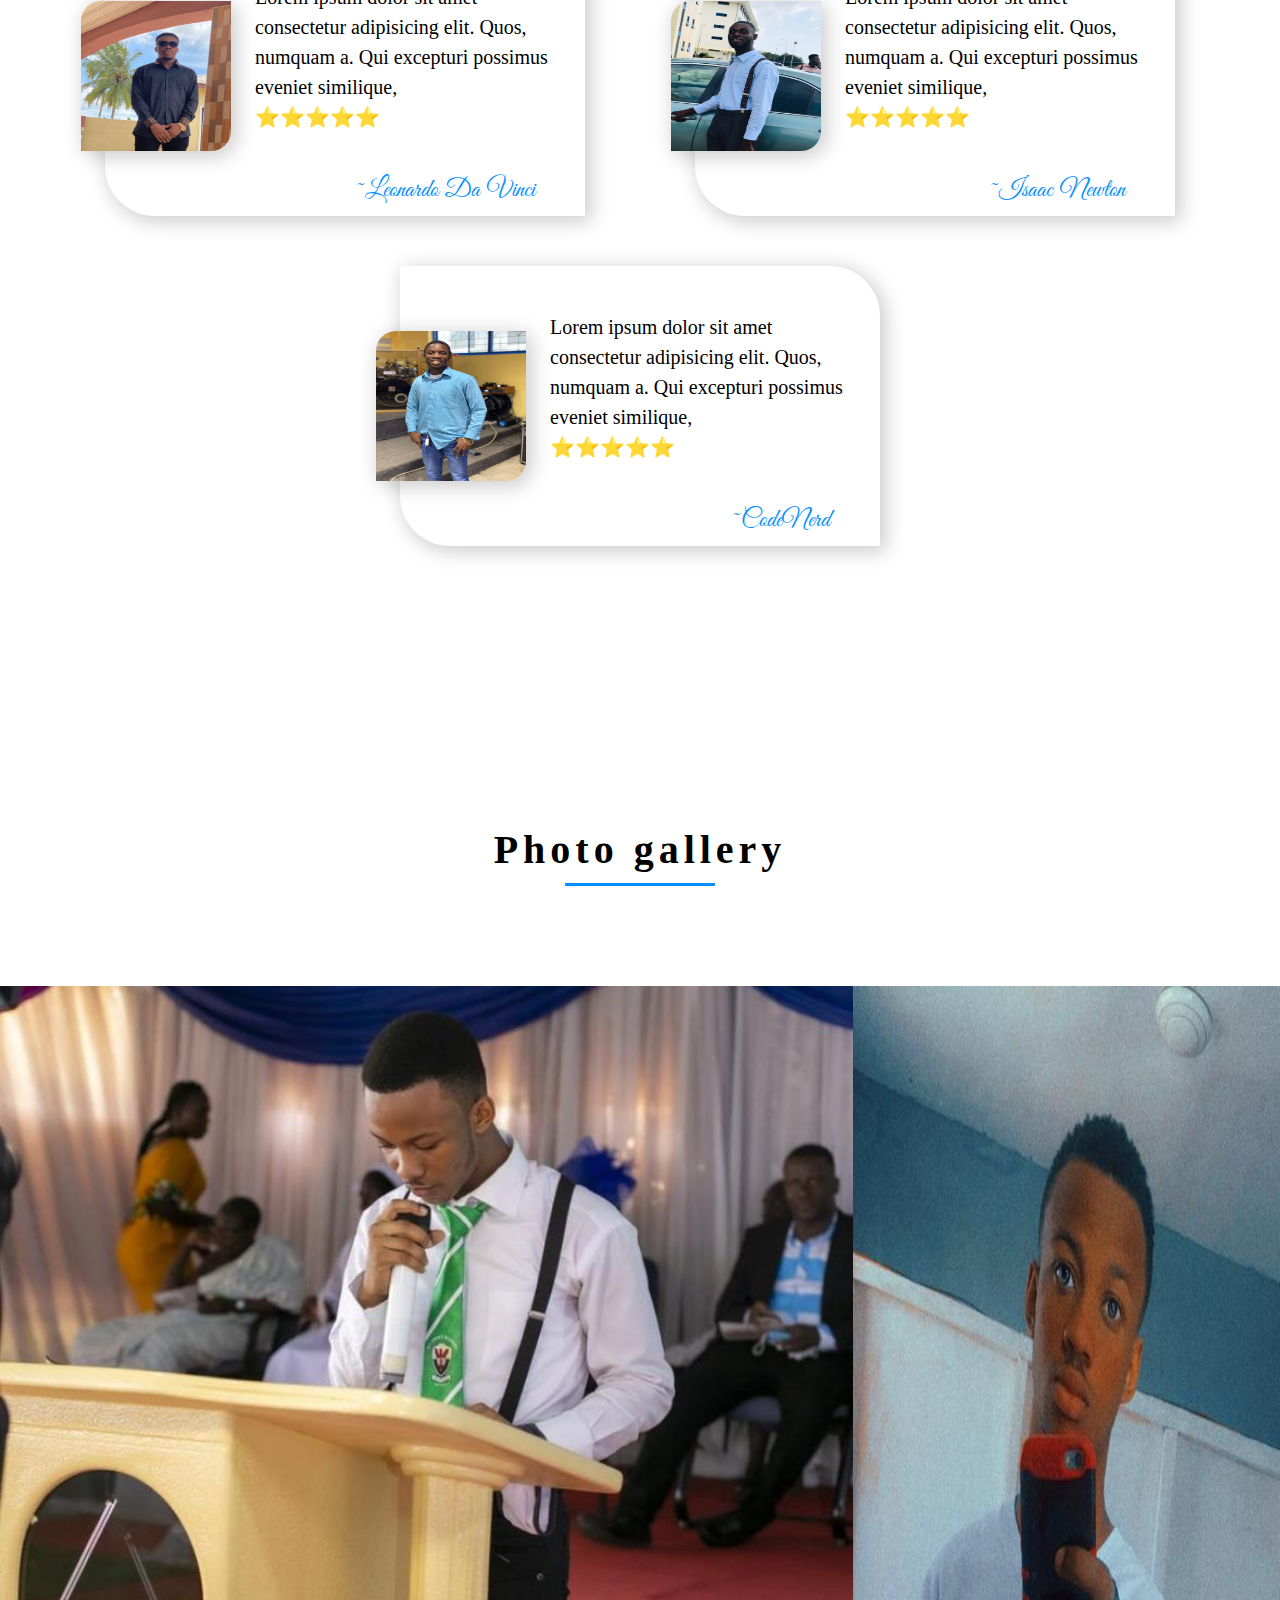
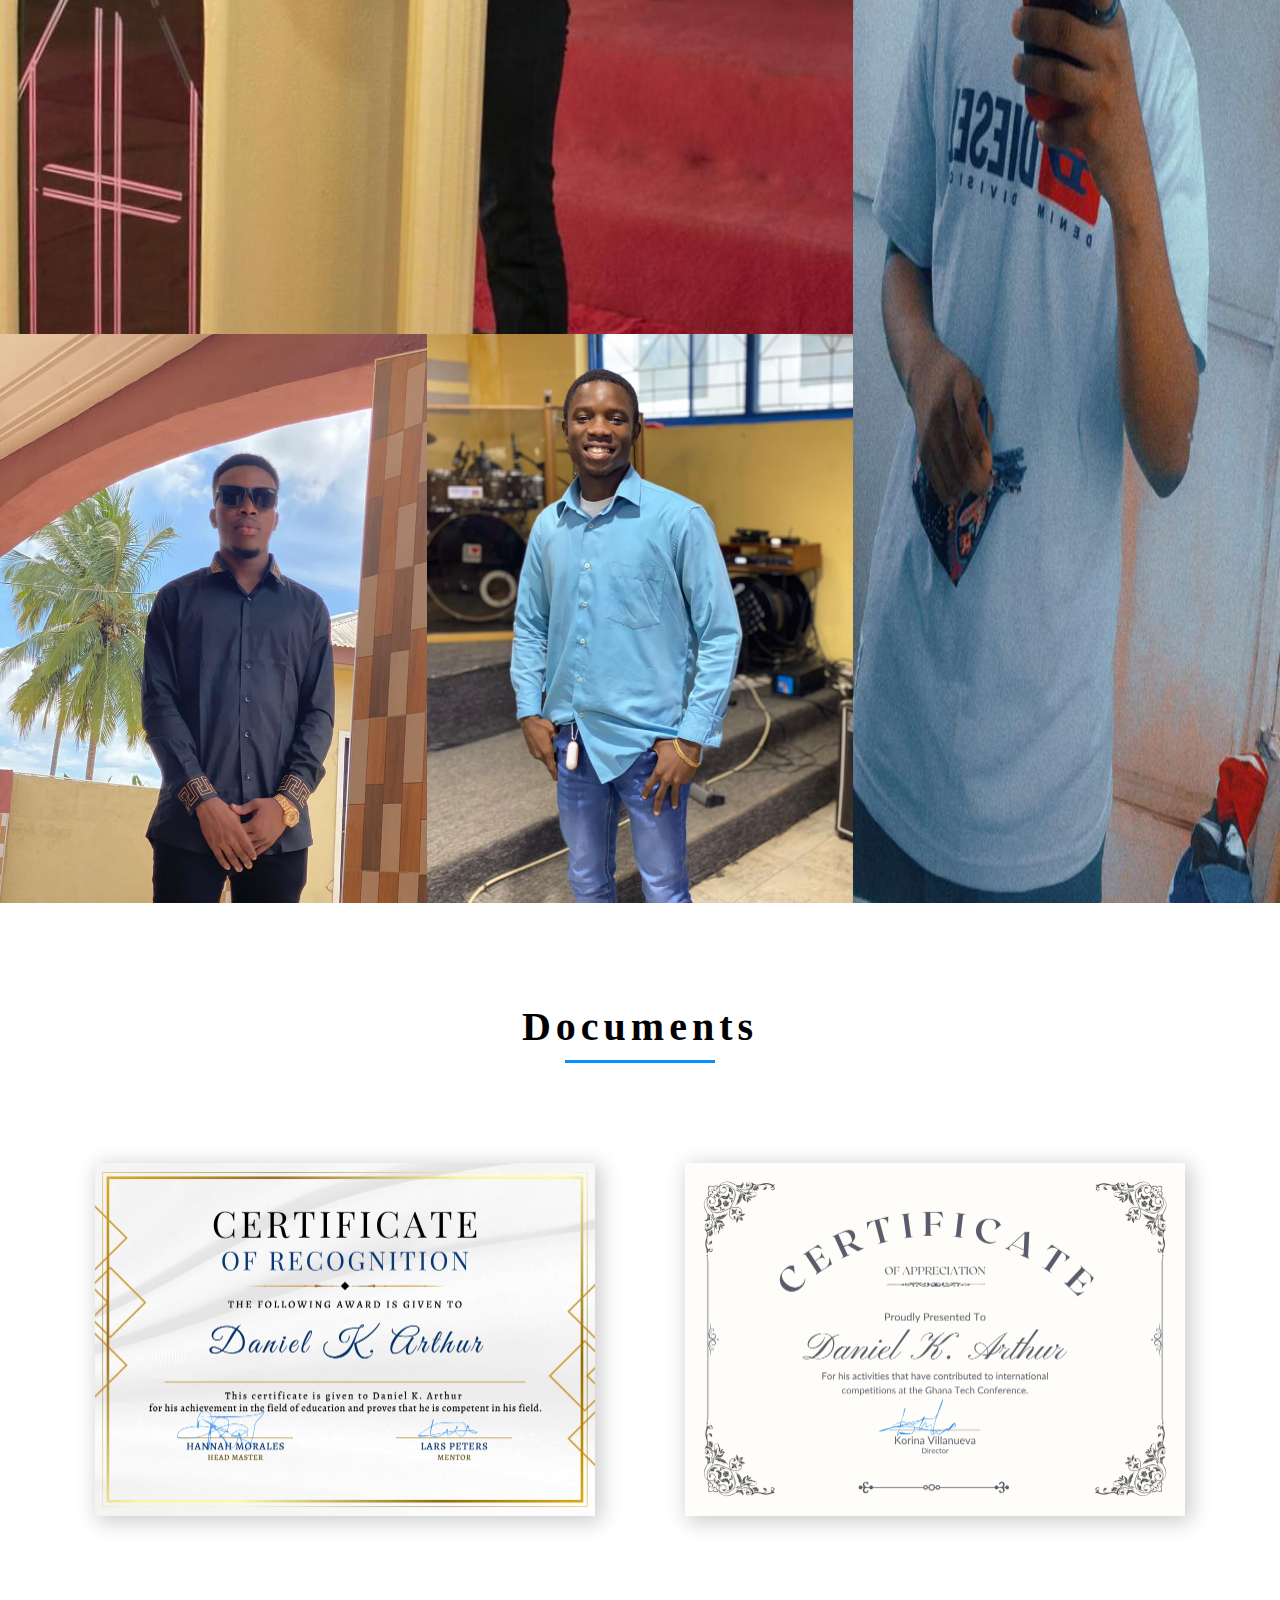
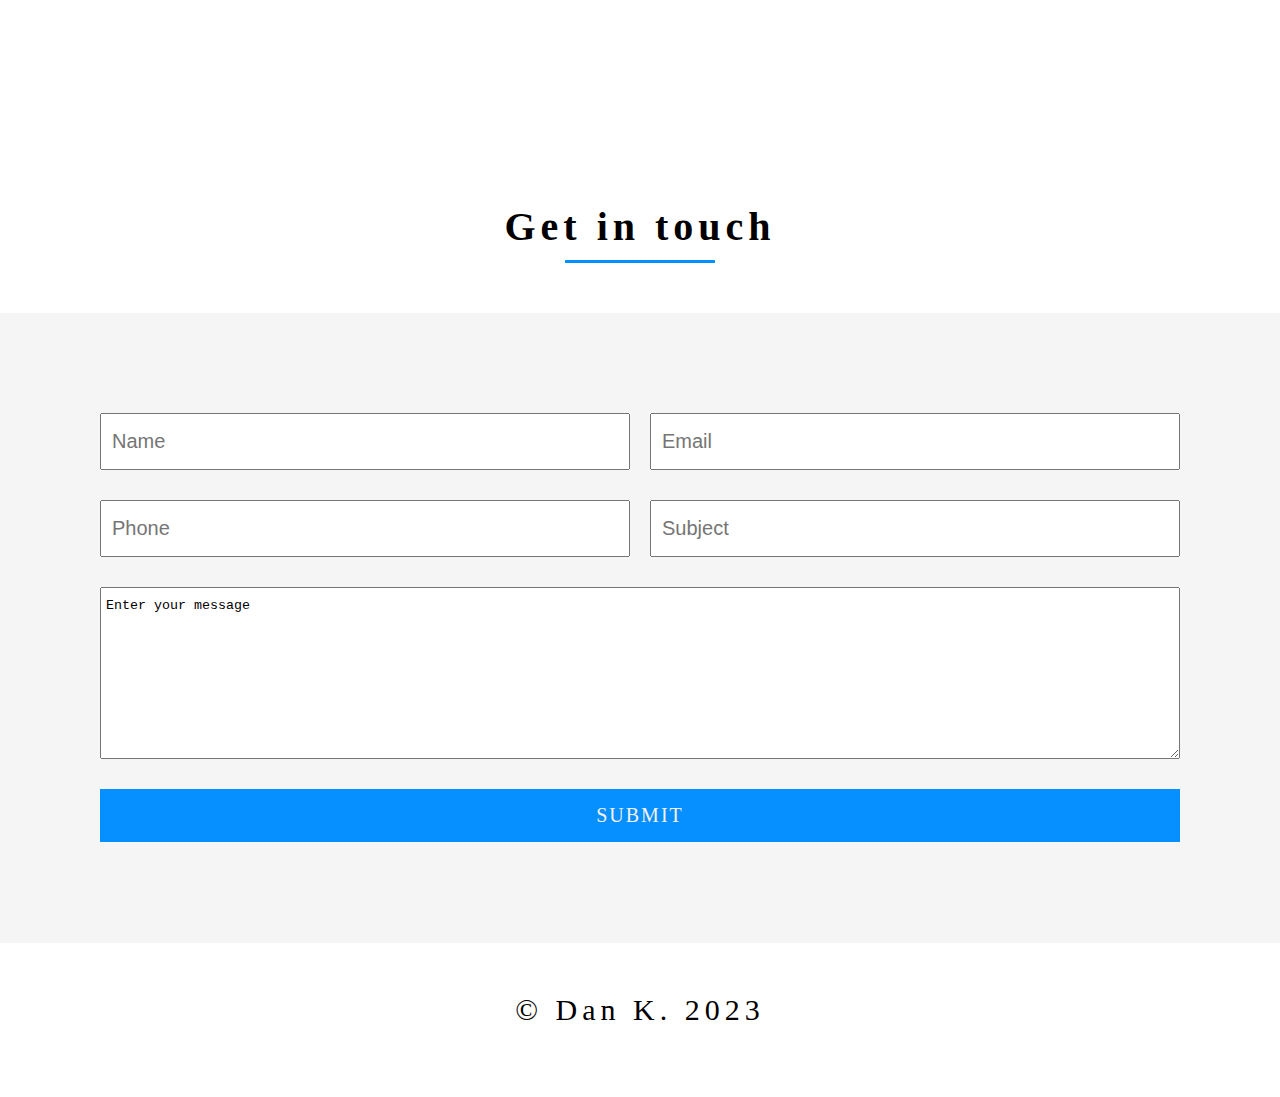
==== commit ba0625c4: "updated images" ====
--- a/home.html
+++ b/home.html
@@ -36,10 +36,7 @@
                 <h2>A Junior Intern at Google</h2>
             </div>
             <div class="text-body">
-                <p>Lorem ipsum dolor sit amet 
-                    consectetur adipisicing elit. 
-                    Error accusantium corporis itaque 
-                    et nulla asperiores quos, exercitationem.
+                <p>My name is Daniel Kingsley Arthur. I am a driven and enthusiastic individual with a passion for personal growth and making a positive impact on the world around me. I believe in the power of continuous learning and embrace every opportunity to expand my knowledge and skills.
                 </p>
             </div>
             <div class="text-footer">
@@ -173,7 +170,7 @@
                         <p><strong>Index Number </strong>: 040916616</p>
                     </div>
                     <div class="current former">
-                        <h3>Psyto Basic School</h3>
+                        <h3>Onua fransis Basic School</h3>
                         <p>Basic Education Certificate Examination</p>
                         <!-- <p><strong>Course </strong>: Computer Science</p> -->
                         <p><strong>From</strong>: September 2010 <strong>To</strong>: June 2019</p>
@@ -287,7 +284,7 @@
             <div class="test-cards">
                 <div class="test-card">
                     <div class="test-card-head">
-                        <img src="img/m3.jpeg" alt="">
+                        <img src="img/fr3.jpeg" alt="">
                     </div>
                     <div class="test-card-body">
                         <p>Lorem ipsum dolor sit amet consectetur 
@@ -301,7 +298,7 @@
 
                 <div class="test-card">
                     <div class="test-card-head">
-                        <img src="img/m3.jpeg" alt="">
+                        <img src="img/fr2.jpeg" alt="">
                     </div>
                     <div class="test-card-body">
                         <p>Lorem ipsum dolor sit amet consectetur 
@@ -315,7 +312,7 @@
 
                 <div class="test-card">
                     <div class="test-card-head">
-                        <img src="img/m3.jpeg" alt="">
+                        <img src="img/fr1.jpeg" alt="">
                     </div>
                     <div class="test-card-body">
                         <p>Lorem ipsum dolor sit amet consectetur 
@@ -342,8 +339,9 @@
             </header> -->
             <img src="img/a.jpeg" alt="preacher" class="gallery-1">
             <img src="img/b.jpeg" alt="photo shoot" class="gallery-2">
-            <img src="img/c.jpeg" alt="selfie" class="gallery-3">
-            <img src="img/me1.jpeg" alt="henry" class="gallery-4">
+            <img src="img/fr3.jpeg" alt="selfie" class="gallery-3">
+            <img src="img/fr1.jpeg" alt="henry" class="gallery-4">
+            <!-- <img src="img/fr3.jpeg" alt="henry" class="gallery-4"> -->
         </div>
     </section>
 
